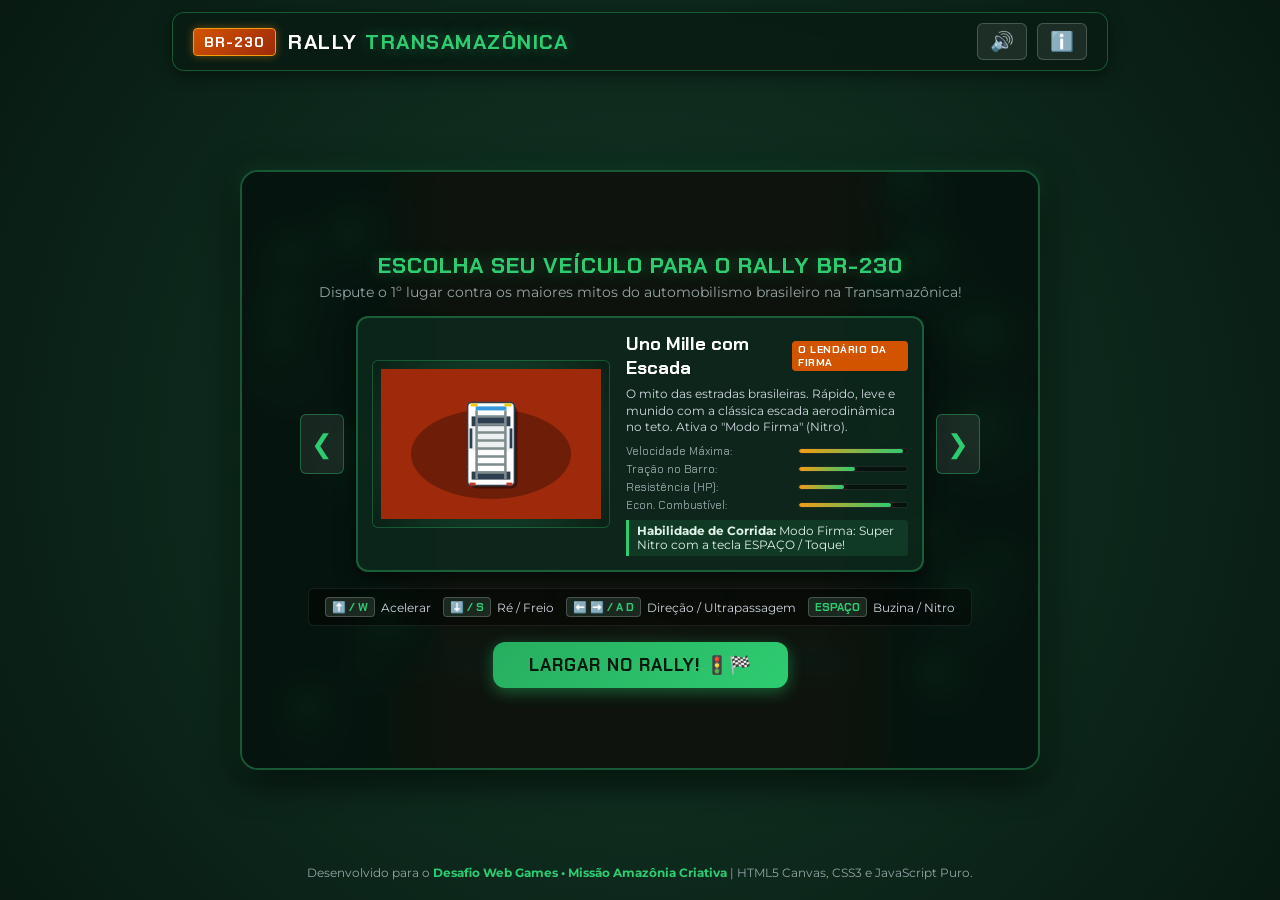
==== jogo-completo-arquivo-unico.html @ f214d4d9 "Initial commit" ====
﻿<!DOCTYPE html>
<html lang="pt-BR">
<head>
  <meta charset="UTF-8">
  <meta name="viewport" content="width=device-width, initial-scale=1.0, maximum-scale=1.0, user-scalable=no">
  <meta name="description" content="Expedição Transamazônica: Desafio BR-230 - Jogo de corrida e sobrevivência ecológica na maior floresta tropical do mundo.">
  <title>Expedição Transamazônica: Desafio BR-230</title>
  <link rel="preconnect" href="https://fonts.googleapis.com">
  <link rel="preconnect" href="https://fonts.gstatic.com">
  <link href="https://fonts.googleapis.com/css2?family=Chakra+Petch:wght@400;600;700;800&family=Montserrat:wght@400;600;800&display=swap" rel="stylesheet">
  <style>
/* =========================================================
   EXPEDIÇÃO TRANSAMAZÔNICA: DESAFIO BR-230
   Estilização Temática CSS3: Amazônia, Barro Vermelho & Aventura
   ========================================================= */

:root {
  --color-forest-dark: #092318;
  --color-forest-mid: #14472f;
  --color-forest-light: #20724b;
  --color-amazon-green: #2ecc71;
  --color-amazon-gold: #f39c12;
  --color-mud-red: #9e2a0b;
  --color-mud-dark: #5c1806;
  --color-dirt-bright: #d35400;
  --color-water-blue: #2980b9;
  --color-bg-dark: #0a1410;
  --color-card-bg: rgba(10, 28, 20, 0.88);
  --color-card-border: rgba(46, 204, 113, 0.35);
  --color-text-main: #f0f7f4;
  --color-text-muted: #95a5a6;
  --color-danger: #e74c3c;
  --color-fuel: #f1c40f;
  
  --font-display: 'Chakra Petch', sans-serif;
  --font-body: 'Montserrat', sans-serif;
  --shadow-neon: 0 0 15px rgba(46, 204, 113, 0.4);
  --shadow-mud: 0 4px 20px rgba(158, 42, 11, 0.5);
  --radius-sm: 6px;
  --radius-md: 12px;
  --radius-lg: 18px;
}

* {
  margin: 0;
  padding: 0;
  box-sizing: border-box;
  user-select: none;
  -webkit-user-select: none;
}

html, body {
  width: 100%;
  height: 100%;
  background: radial-gradient(circle at center, #133a28 0%, #081a12 100%);
  color: var(--color-text-main);
  font-family: var(--font-body);
  overflow-x: hidden;
  display: flex;
  justify-content: center;
  align-items: center;
}

#game-container {
  width: 100%;
  max-width: 960px;
  min-height: 100vh;
  display: flex;
  flex-direction: column;
  justify-content: space-between;
  align-items: center;
  padding: 12px;
  position: relative;
}

/* =========================================================
   CABEÇALHO
   ========================================================= */
.game-header {
  width: 100%;
  display: flex;
  justify-content: space-between;
  align-items: center;
  background: var(--color-card-bg);
  backdrop-filter: blur(10px);
  border: 1px solid var(--color-card-border);
  border-radius: var(--radius-md);
  padding: 10px 20px;
  margin-bottom: 10px;
  box-shadow: 0 4px 15px rgba(0,0,0,0.5);
}

.header-logo {
  display: flex;
  align-items: center;
  gap: 12px;
}

.badge-road {
  background: linear-gradient(135deg, #d35400, #9e2a0b);
  color: #fff;
  font-family: var(--font-display);
  font-weight: 800;
  font-size: 0.9rem;
  padding: 4px 10px;
  border-radius: 4px;
  border: 1px solid #f39c12;
  box-shadow: 0 0 8px rgba(243, 156, 18, 0.4);
  letter-spacing: 1px;
}

.game-header h1 {
  font-family: var(--font-display);
  font-size: 1.3rem;
  font-weight: 800;
  letter-spacing: 1.5px;
  color: #fff;
}

.game-header h1 span {
  color: var(--color-amazon-green);
  text-shadow: var(--shadow-neon);
}

.header-controls {
  display: flex;
  gap: 10px;
}

.btn-icon {
  background: rgba(255, 255, 255, 0.08);
  border: 1px solid rgba(255, 255, 255, 0.2);
  color: #fff;
  font-size: 1.2rem;
  padding: 6px 12px;
  border-radius: var(--radius-sm);
  cursor: pointer;
  transition: all 0.2s ease;
}

.btn-icon:hover {
  background: var(--color-amazon-green);
  color: #000;
  transform: translateY(-2px);
}

/* =========================================================
   CANVAS WRAPPER & CAMADAS
   ========================================================= */
.canvas-wrapper {
  position: relative;
  width: 100%;
  max-width: 800px;
  aspect-ratio: 4 / 3;
  background: #0d261a;
  border-radius: var(--radius-lg);
  overflow: hidden;
  box-shadow: 0 10px 35px rgba(0, 0, 0, 0.8), 0 0 20px rgba(46, 204, 113, 0.2);
  border: 2px solid rgba(46, 204, 113, 0.3);
  display: flex;
  justify-content: center;
  align-items: center;
}

#gameCanvas {
  width: 100%;
  height: 100%;
  display: block;
  image-rendering: auto;
}

/* Efeitos Especiais de Tela */
.screen-fx {
  position: absolute;
  top: 0;
  left: 0;
  width: 100%;
  height: 100%;
  pointer-events: none;
}

#mud-splatter {
  background: radial-gradient(circle, rgba(158, 42, 11, 0.35) 10%, transparent 60%);
  opacity: 0;
  transition: opacity 0.3s ease;
}

#mud-splatter.active {
  opacity: 0.85;
}

#rain-overlay {
  background: linear-gradient(180deg, rgba(255,255,255,0.05) 0%, rgba(41, 128, 185, 0.15) 100%);
  opacity: 0;
  transition: opacity 0.5s ease;
}

#rain-overlay.active {
  opacity: 1;
}

#flash-overlay {
  background: white;
  opacity: 0;
  transition: opacity 0.08s ease;
}

#flash-overlay.flash {
  opacity: 0.7;
}

/* =========================================================
   HUD (HEADS-UP DISPLAY)
   ========================================================= */
.hud-container {
  position: absolute;
  top: 0;
  left: 0;
  width: 100%;
  height: 100%;
  display: flex;
  flex-direction: column;
  justify-content: space-between;
  padding: 14px;
  pointer-events: none;
}

.hud-top, .hud-bottom {
  display: flex;
  justify-content: space-between;
  align-items: center;
  gap: 10px;
  width: 100%;
}

.hud-card {
  background: var(--color-card-bg);
  border: 1px solid var(--color-card-border);
  backdrop-filter: blur(8px);
  padding: 8px 14px;
  border-radius: var(--radius-sm);
  box-shadow: 0 4px 10px rgba(0,0,0,0.4);
  pointer-events: auto;
}

.hud-label {
  font-family: var(--font-display);
  font-size: 0.7rem;
  color: var(--color-text-muted);
  letter-spacing: 1px;
  display: block;
  margin-bottom: 2px;
}

.hud-value {
  font-family: var(--font-display);
  font-weight: 700;
  font-size: 1rem;
  color: #fff;
}

/* =========================================================
   SEMÁFORO DE LARGADA (3, 2, 1, VAI!)
   ========================================================= */
.start-lights {
  position: absolute;
  top: 30%;
  left: 50%;
  transform: translate(-50%, -50%);
  background: rgba(0, 0, 0, 0.88);
  border: 3px solid var(--color-amazon-gold);
  border-radius: var(--radius-lg);
  padding: 16px 28px;
  display: flex;
  flex-direction: column;
  align-items: center;
  gap: 12px;
  z-index: 60;
  box-shadow: 0 0 30px rgba(0,0,0,0.9);
}

.light-group {
  display: flex;
  gap: 16px;
}

.light {
  width: 32px;
  height: 32px;
  border-radius: 50%;
  background: #222;
  border: 2px solid #444;
  transition: all 0.15s ease;
}

.light-red.active {
  background: #e74c3c;
  box-shadow: 0 0 20px #e74c3c;
}

.light-yellow.active {
  background: #f1c40f;
  box-shadow: 0 0 20px #f1c40f;
}

.light-green.active {
  background: #2ecc71;
  box-shadow: 0 0 25px #2ecc71;
}

.countdown-text {
  font-family: var(--font-display);
  font-size: 2.4rem;
  font-weight: 800;
  color: #fff;
  letter-spacing: 2px;
  text-shadow: 0 0 10px rgba(255,255,255,0.8);
}

/* =========================================================
   HUD DE CORRIDA: POSIÇÃO & MINI-MAPA
   ========================================================= */
.position-card {
  min-width: 90px;
  text-align: center;
  border-color: rgba(241, 196, 15, 0.6);
}

.position-display {
  display: flex;
  align-items: baseline;
  justify-content: center;
  gap: 2px;
}

.pos-num {
  font-family: var(--font-display);
  font-size: 1.8rem;
  font-weight: 800;
  color: var(--color-amazon-gold);
  line-height: 1;
}

.pos-total {
  font-family: var(--font-display);
  font-size: 0.85rem;
  color: var(--color-text-muted);
}

/* Mini-Mapa da Pista BR-230 */
.race-track-card {
  flex: 1;
  max-width: 340px;
}

.track-header {
  display: flex;
  justify-content: space-between;
  font-family: var(--font-display);
  font-size: 0.68rem;
  color: var(--color-text-muted);
  margin-bottom: 4px;
}

.track-header span:nth-child(2) {
  color: #fff;
  font-weight: 700;
}

.race-minimap {
  position: relative;
  width: 100%;
  height: 12px;
  background: rgba(0, 0, 0, 0.6);
  border-radius: 6px;
  border: 1px solid rgba(255, 255, 255, 0.15);
  display: flex;
  align-items: center;
}

.track-line {
  position: absolute;
  left: 0;
  top: 50%;
  width: 100%;
  height: 2px;
  background: rgba(255, 255, 255, 0.2);
  transform: translateY(-50%);
}

.car-dot {
  position: absolute;
  width: 10px;
  height: 10px;
  border-radius: 50%;
  transform: translate(-50%, 0);
  transition: left 0.1s linear;
}

.player-dot {
  background: #2ecc71;
  border: 2px solid #fff;
  box-shadow: 0 0 8px #2ecc71;
  z-index: 10;
  width: 12px;
  height: 12px;
}

.ai-dot {
  background: #e74c3c;
  border: 1px solid #fff;
  opacity: 0.85;
}

.podium-display {
  margin: 12px 0 16px 0;
}

.podium-rank {
  background: linear-gradient(135deg, #f1c40f, #d35400);
  color: #000;
  font-family: var(--font-display);
  font-size: 1.1rem;
  font-weight: 800;
  padding: 6px 16px;
  border-radius: 20px;
  display: inline-block;
  box-shadow: 0 0 15px rgba(241, 196, 15, 0.6);
  letter-spacing: 1px;
}

.weather-card {
  display: flex;
  align-items: center;
  gap: 8px;
}

.weather-icon {
  font-size: 1.3rem;
}

.eco-card {
  border-color: rgba(46, 204, 113, 0.6);
}

.eco-card .hud-value {
  color: var(--color-amazon-green);
}

/* HUD Bottom: Velocímetro e Barras */
.speed-card {
  display: flex;
  flex-direction: column;
  align-items: center;
  min-width: 110px;
}

.speed-digital {
  display: flex;
  align-items: baseline;
  gap: 4px;
}

.speed-digital #speed-val {
  font-family: var(--font-display);
  font-size: 2rem;
  font-weight: 800;
  color: #fff;
  line-height: 1;
}

.speed-digital .unit {
  font-family: var(--font-display);
  font-size: 0.75rem;
  color: var(--color-text-muted);
}

.status-pill {
  font-family: var(--font-display);
  font-size: 0.65rem;
  font-weight: 700;
  padding: 2px 8px;
  border-radius: 12px;
  margin-top: 4px;
  letter-spacing: 0.5px;
}

.status-normal {
  background: rgba(46, 204, 113, 0.25);
  color: var(--color-amazon-green);
  border: 1px solid var(--color-amazon-green);
}

.status-mud {
  background: rgba(158, 42, 11, 0.85);
  color: #fff;
  border: 1px solid #f39c12;
  animation: pulse 0.5s infinite alternate;
}

.status-boost {
  background: rgba(241, 196, 15, 0.85);
  color: #000;
  border: 1px solid #fff;
  animation: pulse 0.3s infinite alternate;
}

@keyframes pulse {
  from { transform: scale(0.95); }
  to { transform: scale(1.05); }
}

.stats-card {
  display: flex;
  gap: 16px;
  min-width: 240px;
}

.stat-gauge {
  flex: 1;
}

.gauge-header {
  display: flex;
  justify-content: space-between;
  font-family: var(--font-display);
  font-size: 0.7rem;
  margin-bottom: 3px;
  color: var(--color-text-muted);
}

.gauge-header span:last-child {
  color: #fff;
  font-weight: 700;
}

.gauge-bar {
  width: 100%;
  height: 10px;
  background: rgba(0,0,0,0.6);
  border-radius: 6px;
  overflow: hidden;
  border: 1px solid rgba(255,255,255,0.1);
}

.gauge-fill {
  height: 100%;
  width: 100%;
  transition: width 0.2s ease, background 0.3s ease;
}

.fuel-fill {
  background: linear-gradient(90deg, #e74c3c, #f1c40f, #2ecc71);
}

.health-fill {
  background: linear-gradient(90deg, #e74c3c, #2ecc71);
}

/* Alerta Flutuante de Evento */
.floating-alert {
  position: absolute;
  top: 25%;
  left: 50%;
  transform: translate(-50%, -50%);
  background: rgba(10, 20, 15, 0.92);
  border: 2px solid var(--color-amazon-gold);
  color: #fff;
  padding: 10px 20px;
  border-radius: var(--radius-md);
  font-family: var(--font-display);
  font-weight: 800;
  font-size: 1.1rem;
  box-shadow: 0 0 25px rgba(243, 156, 18, 0.6);
  animation: floatFade 1.8s forwards;
  pointer-events: none;
  text-align: center;
}

@keyframes floatFade {
  0% { opacity: 0; transform: translate(-50%, -20%) scale(0.8); }
  20% { opacity: 1; transform: translate(-50%, -50%) scale(1.05); }
  80% { opacity: 1; transform: translate(-50%, -50%) scale(1); }
  100% { opacity: 0; transform: translate(-50%, -80%) scale(0.9); }
}

/* =========================================================
   TELA DE GARAGEM / MENU E OVERLAYS
   ========================================================= */
.overlay-screen {
  position: absolute;
  top: 0;
  left: 0;
  width: 100%;
  height: 100%;
  background: rgba(6, 20, 14, 0.94);
  backdrop-filter: blur(12px);
  display: flex;
  justify-content: center;
  align-items: center;
  padding: 20px;
  z-index: 100;
  transition: opacity 0.3s ease;
}

.hidden {
  display: none !important;
}

.menu-content {
  width: 100%;
  max-width: 680px;
  display: flex;
  flex-direction: column;
  align-items: center;
  text-align: center;
  gap: 16px;
}

.menu-header h2 {
  font-family: var(--font-display);
  font-size: 1.4rem;
  font-weight: 800;
  letter-spacing: 1px;
  color: var(--color-amazon-green);
  text-shadow: var(--shadow-neon);
}

.menu-header p {
  font-size: 0.85rem;
  color: var(--color-text-muted);
  margin-top: 4px;
}

/* Seletor de Carros */
.garage-selector {
  width: 100%;
  display: flex;
  align-items: center;
  justify-content: space-between;
  gap: 12px;
}

.nav-arrow {
  background: rgba(255, 255, 255, 0.08);
  border: 1px solid rgba(46, 204, 113, 0.4);
  color: var(--color-amazon-green);
  font-size: 1.6rem;
  width: 44px;
  height: 60px;
  border-radius: var(--radius-sm);
  cursor: pointer;
  transition: all 0.2s;
  display: flex;
  align-items: center;
  justify-content: center;
}

.nav-arrow:hover {
  background: var(--color-amazon-green);
  color: #000;
  box-shadow: var(--shadow-neon);
  transform: scale(1.08);
}

.vehicle-display-card {
  flex: 1;
  background: rgba(14, 40, 28, 0.9);
  border: 2px solid var(--color-card-border);
  border-radius: var(--radius-md);
  padding: 14px;
  display: flex;
  gap: 16px;
  align-items: center;
  box-shadow: 0 6px 20px rgba(0,0,0,0.6);
  text-align: left;
}

.vehicle-preview-box {
  background: radial-gradient(circle, #1a5336 0%, #0a2015 100%);
  border: 1px solid rgba(46, 204, 113, 0.3);
  border-radius: var(--radius-sm);
  padding: 8px;
  display: flex;
  justify-content: center;
  align-items: center;
}

#vehiclePreviewCanvas {
  display: block;
}

.vehicle-info {
  flex: 1;
}

.vehicle-title-wrap {
  display: flex;
  align-items: center;
  gap: 8px;
  margin-bottom: 6px;
}

.vehicle-title-wrap h3 {
  font-family: var(--font-display);
  font-size: 1.15rem;
  color: #fff;
  font-weight: 700;
}

.car-badge {
  background: #d35400;
  color: #fff;
  font-family: var(--font-display);
  font-size: 0.65rem;
  font-weight: 800;
  padding: 2px 6px;
  border-radius: 4px;
  letter-spacing: 0.5px;
}

.car-description {
  font-size: 0.78rem;
  color: #d1d8e0;
  line-height: 1.35;
  margin-bottom: 8px;
}

.car-attributes {
  display: flex;
  flex-direction: column;
  gap: 4px;
  margin-bottom: 8px;
}

.attr-row {
  display: flex;
  justify-content: space-between;
  align-items: center;
  font-family: var(--font-display);
  font-size: 0.7rem;
  color: var(--color-text-muted);
}

.attr-bar {
  width: 110px;
  height: 6px;
  background: rgba(0,0,0,0.5);
  border-radius: 3px;
  overflow: hidden;
  border: 1px solid rgba(255,255,255,0.1);
}

.attr-fill {
  height: 100%;
  background: linear-gradient(90deg, #f39c12, #2ecc71);
  border-radius: 3px;
  width: 50%;
  transition: width 0.3s ease;
}

.car-special {
  font-size: 0.72rem;
  background: rgba(46, 204, 113, 0.12);
  border-left: 3px solid var(--color-amazon-green);
  padding: 4px 8px;
  border-radius: 0 4px 4px 0;
  color: #e0f2e9;
}

/* Guia de Controles */
.controls-guide {
  display: flex;
  justify-content: center;
  gap: 12px;
  flex-wrap: wrap;
  background: rgba(0, 0, 0, 0.4);
  padding: 8px 16px;
  border-radius: var(--radius-sm);
  border: 1px solid rgba(255, 255, 255, 0.08);
}

.guide-item {
  display: flex;
  align-items: center;
  gap: 6px;
  font-size: 0.75rem;
  color: #ced6e0;
}

.key-pill {
  background: #1b2820;
  border: 1px solid rgba(255,255,255,0.2);
  padding: 2px 6px;
  border-radius: 4px;
  font-family: var(--font-display);
  font-size: 0.7rem;
  font-weight: 700;
  color: var(--color-amazon-green);
}

/* Botões de Ação */
.btn-primary {
  background: linear-gradient(135deg, #27ae60, #2ecc71);
  color: #051a0e;
  border: none;
  font-family: var(--font-display);
  font-weight: 800;
  font-size: 1.1rem;
  padding: 12px 36px;
  border-radius: var(--radius-md);
  cursor: pointer;
  transition: all 0.25s ease;
  box-shadow: 0 4px 15px rgba(46, 204, 113, 0.4);
  letter-spacing: 1px;
}

.btn-primary:hover {
  transform: translateY(-3px) scale(1.02);
  box-shadow: 0 8px 25px rgba(46, 204, 113, 0.7);
  background: linear-gradient(135deg, #2ecc71, #a8e6cf);
}

.btn-secondary {
  background: rgba(255, 255, 255, 0.1);
  color: #fff;
  border: 1px solid rgba(255, 255, 255, 0.2);
  font-family: var(--font-display);
  font-weight: 700;
  font-size: 0.95rem;
  padding: 10px 24px;
  border-radius: var(--radius-md);
  cursor: pointer;
  transition: all 0.2s;
}

.btn-secondary:hover {
  background: rgba(255, 255, 255, 0.2);
}

/* Modais Gerais */
.modal-card {
  background: var(--color-card-bg);
  border: 2px solid var(--color-card-border);
  border-radius: var(--radius-lg);
  padding: 24px;
  max-width: 520px;
  width: 100%;
  text-align: center;
  box-shadow: 0 10px 30px rgba(0,0,0,0.8);
  animation: zoomIn 0.3s ease;
}

@keyframes zoomIn {
  from { opacity: 0; transform: scale(0.9); }
  to { opacity: 1; transform: scale(1); }
}

.modal-icon {
  font-size: 2.8rem;
  margin-bottom: 8px;
}

.modal-card h2 {
  font-family: var(--font-display);
  font-size: 1.4rem;
  font-weight: 800;
  color: #fff;
  margin-bottom: 6px;
}

.modal-card p {
  font-size: 0.85rem;
  color: var(--color-text-muted);
  margin-bottom: 16px;
}

.final-stats-grid {
  display: grid;
  grid-template-columns: 1fr 1fr;
  gap: 10px;
  margin-bottom: 16px;
}

.stat-box {
  background: rgba(0, 0, 0, 0.4);
  border: 1px solid rgba(255, 255, 255, 0.08);
  padding: 8px 12px;
  border-radius: var(--radius-sm);
  display: flex;
  flex-direction: column;
}

.stat-num {
  font-family: var(--font-display);
  font-weight: 800;
  font-size: 1.2rem;
  color: #fff;
}

.stat-label {
  font-size: 0.68rem;
  color: var(--color-text-muted);
  margin-top: 2px;
}

.highlight-box {
  border-color: rgba(46, 204, 113, 0.5);
  background: rgba(46, 204, 113, 0.1);
}

.highlight-box .stat-num {
  color: var(--color-amazon-green);
}

.record-badge {
  font-family: var(--font-display);
  font-size: 0.85rem;
  color: var(--color-amazon-gold);
  margin-bottom: 16px;
  font-weight: 700;
}

.modal-buttons {
  display: flex;
  justify-content: center;
  gap: 12px;
  flex-wrap: wrap;
}

/* Modal Informativo */
.info-card {
  max-width: 600px;
  text-align: left;
}

.info-content {
  font-size: 0.82rem;
  line-height: 1.5;
  color: #d1d8e0;
  margin-bottom: 18px;
  display: flex;
  flex-direction: column;
  gap: 10px;
}

/* =========================================================
   CONTROLES TOUCH MOBILE
   ========================================================= */
.touch-controls {
  position: absolute;
  bottom: 12px;
  left: 0;
  width: 100%;
  padding: 0 16px;
  display: flex;
  justify-content: space-between;
  pointer-events: none;
  z-index: 50;
}

.touch-left, .touch-right {
  display: flex;
  gap: 12px;
  pointer-events: auto;
}

.touch-btn {
  width: 56px;
  height: 56px;
  border-radius: 50%;
  background: rgba(14, 40, 28, 0.85);
  border: 2px solid var(--color-amazon-green);
  color: #fff;
  font-size: 1.4rem;
  display: flex;
  align-items: center;
  justify-content: center;
  box-shadow: 0 4px 10px rgba(0,0,0,0.5);
  touch-action: manipulation;
}

.touch-btn:active {
  background: var(--color-amazon-green);
  color: #000;
  transform: scale(0.92);
}

.touch-gas {
  background: rgba(46, 204, 113, 0.8);
  color: #000;
  font-weight: 800;
}

.touch-brake {
  background: rgba(231, 76, 60, 0.8);
}

.touch-horn {
  background: rgba(243, 156, 18, 0.8);
}

/* =========================================================
   RODAPÉ
   ========================================================= */
.game-footer {
  width: 100%;
  text-align: center;
  font-size: 0.72rem;
  color: var(--color-text-muted);
  padding: 8px;
}

.game-footer strong {
  color: var(--color-amazon-green);
}

/* =========================================================
   RESPONSIVIDADE (MOBILE & TABLET)
   ========================================================= */
@media (max-width: 768px) {
  .game-header h1 {
    font-size: 1rem;
  }
  
  .badge-road {
    font-size: 0.75rem;
    padding: 2px 6px;
  }
  
  .vehicle-display-card {
    flex-direction: column;
    text-align: center;
    padding: 10px;
  }
  
  .vehicle-title-wrap {
    justify-content: center;
  }
  
  .car-attributes {
    max-width: 240px;
    margin: 0 auto 8px auto;
  }
  
  .hud-top {
    flex-direction: row;
  }
  
  .road-progress {
    max-width: 180px;
  }
  
  .stats-card {
    min-width: 180px;
    gap: 8px;
  }
  
  .speed-digital #speed-val {
    font-size: 1.5rem;
  }
}

</style>
</head>
<body>
  <div id="game-container">
    <!-- Cabeçalho / Topbar -->
    <header class="game-header">
      <div class="header-logo">
        <span class="badge-road">BR-230</span>
        <h1>RALLY <span>TRANSAMAZÔNICA</span></h1>
      </div>
      <div class="header-controls">
        <button id="btn-sound" class="btn-icon" title="Ativar/Desativar Som" aria-label="Som">
          🔊
        </button>
        <button id="btn-info" class="btn-icon" title="Sobre a Corrida e a Amazônia" aria-label="Informações">
          ℹ️
        </button>
      </div>
    </header>

    <!-- Canvas do Jogo -->
    <div class="canvas-wrapper">
      <canvas id="gameCanvas" width="800" height="600"></canvas>
      
      <!-- Semáforo de Largada (3, 2, 1, VAI!) -->
      <div id="start-lights" class="start-lights hidden">
        <div class="light-group">
          <div class="light light-red" id="light-1"></div>
          <div class="light light-yellow" id="light-2"></div>
          <div class="light light-green" id="light-3"></div>
        </div>
        <div id="countdown-text" class="countdown-text">3</div>
      </div>

      <!-- Efeitos Climáticos / Efeitos de Tela -->
      <div id="mud-splatter" class="screen-fx"></div>
      <div id="rain-overlay" class="screen-fx"></div>
      <div id="flash-overlay" class="screen-fx"></div>

      <!-- HUD Dinâmico Sobreposto no Canvas (Modo Corrida) -->
      <div id="game-hud" class="hud-container hidden">
        <div class="hud-top">
          <!-- Posição na Corrida (1º ao 5º) -->
          <div class="hud-card position-card">
            <span class="hud-label">POSIÇÃO</span>
            <div class="position-display">
              <span id="pos-val" class="pos-num">1º</span>
              <span class="pos-total">/ 5</span>
            </div>
          </div>

          <!-- Mini-Mapa da Corrida (Posição dos 5 Carros) -->
          <div class="hud-card race-track-card">
            <div class="track-header">
              <span>LARGADA</span>
              <span id="checkpoint-text">Trecho BR-230 • 0.0 km</span>
              <span>CHEGADA 🏁</span>
            </div>
            <div class="race-minimap" id="race-minimap">
              <div class="track-line"></div>
              <div id="car-dot-player" class="car-dot player-dot" title="Você"></div>
              <div id="car-dot-1" class="car-dot ai-dot" title="Rival 1"></div>
              <div id="car-dot-2" class="car-dot ai-dot" title="Rival 2"></div>
              <div id="car-dot-3" class="car-dot ai-dot" title="Rival 3"></div>
              <div id="car-dot-4" class="car-dot ai-dot" title="Rival 4"></div>
            </div>
          </div>

          <!-- Mudas Salvas (Pontuação Ecológica) -->
          <div class="hud-card eco-card">
            <span class="hud-label">MUDAS COLETADAS</span>
            <span class="hud-value"><span id="seed-counter">0</span> 🌱</span>
          </div>
        </div>

        <div class="hud-bottom">
          <!-- Velocímetro e Marcha/Tração -->
          <div class="hud-card speed-card">
            <div class="speed-digital">
              <span id="speed-val">0</span>
              <span class="unit">KM/H</span>
            </div>
            <div id="traction-warning" class="status-pill status-normal">PISTA SECA</div>
          </div>

          <!-- Indicadores de Combustível e Integridade -->
          <div class="hud-card stats-card">
            <!-- Combustível -->
            <div class="stat-gauge">
              <div class="gauge-header">
                <span>⛽ BIO-COMBUSTÍVEL</span>
                <span id="fuel-val">100%</span>
              </div>
              <div class="gauge-bar">
                <div id="fuel-bar-fill" class="gauge-fill fuel-fill"></div>
              </div>
            </div>

            <!-- Integridade do Carro -->
            <div class="stat-gauge">
              <div class="gauge-header">
                <span>🛠️ INTEGRIDADE</span>
                <span id="health-val">100%</span>
              </div>
              <div class="gauge-bar">
                <div id="health-bar-fill" class="gauge-fill health-fill"></div>
              </div>
            </div>
          </div>
        </div>

        <!-- Alerta Flutuante de Eventos / Bônus -->
        <div id="floating-alert" class="floating-alert hidden"></div>
      </div>

      <!-- Controles Virtuais Touch (Mobile / Telas Touch) -->
      <div id="touch-controls" class="touch-controls hidden">
        <div class="touch-left">
          <button id="btn-left" class="touch-btn" aria-label="Esquerda">◀</button>
          <button id="btn-right" class="touch-btn" aria-label="Direita">▶</button>
        </div>
        <div class="touch-right">
          <button id="btn-horn" class="touch-btn touch-horn" aria-label="Buzina / Ação">📢</button>
          <button id="btn-brake" class="touch-btn touch-brake" aria-label="Freio">🛑</button>
          <button id="btn-gas" class="touch-btn touch-gas" aria-label="Acelerar">⚡</button>
        </div>
      </div>

      <!-- TELA DE GARAGEM / MENU PRINCIPAL -->
      <div id="menu-screen" class="overlay-screen">
        <div class="menu-content">
          <div class="menu-header">
            <h2>ESCOLHA SEU VEÍCULO PARA O RALLY BR-230</h2>
            <p>Dispute o 1º lugar contra os maiores mitos do automobilismo brasileiro na Transamazônica!</p>
          </div>

          <!-- Seletor de Carros / Garagem -->
          <div class="garage-selector">
            <button id="btn-prev-car" class="nav-arrow" aria-label="Veículo Anterior">❮</button>
            
            <div class="vehicle-display-card">
              <div class="vehicle-preview-box">
                <canvas id="vehiclePreviewCanvas" width="220" height="150"></canvas>
              </div>
              <div class="vehicle-info">
                <div class="vehicle-title-wrap">
                  <h3 id="car-name">Uno Mille com Escada</h3>
                  <span id="car-tag" class="car-badge">O LENDÁRIO</span>
                </div>
                <p id="car-desc" class="car-description">
                  Veloz, ágil e munido com a mística escada no teto. Ativa o Modo Firma (Nitro), mas exige cuidado nas crateras.
                </p>
                
                <!-- Barras de Atributos -->
                <div class="car-attributes">
                  <div class="attr-row">
                    <span>Velocidade Máxima:</span>
                    <div class="attr-bar"><div id="attr-speed" class="attr-fill"></div></div>
                  </div>
                  <div class="attr-row">
                    <span>Tração no Barro:</span>
                    <div class="attr-bar"><div id="attr-traction" class="attr-fill"></div></div>
                  </div>
                  <div class="attr-row">
                    <span>Resistência (HP):</span>
                    <div class="attr-bar"><div id="attr-durability" class="attr-fill"></div></div>
                  </div>
                  <div class="attr-row">
                    <span>Econ. Combustível:</span>
                    <div class="attr-bar"><div id="attr-fuel" class="attr-fill"></div></div>
                  </div>
                </div>

                <div class="car-special">
                  <strong>Habilidade de Corrida:</strong> <span id="car-ability">Modo Firma (Super Aceleração temporária com ESPAÇO)</span>
                </div>
              </div>
            </div>

            <button id="btn-next-car" class="nav-arrow" aria-label="Próximo Veículo">❯</button>
          </div>

          <!-- Mini Guia de Controles -->
          <div class="controls-guide">
            <div class="guide-item">
              <span class="key-pill">⬆️ / W</span> Acelerar
            </div>
            <div class="guide-item">
              <span class="key-pill">⬇️ / S</span> Ré / Freio
            </div>
            <div class="guide-item">
              <span class="key-pill">⬅️ ➡️ / A D</span> Direção / Ultrapassagem
            </div>
            <div class="guide-item">
              <span class="key-pill">ESPAÇO</span> Buzina / Nitro
            </div>
          </div>

          <div class="menu-actions">
            <button id="btn-start" class="btn-primary">LARGAR NO RALLY! 🚦🏁</button>
          </div>
        </div>
      </div>

      <!-- TELA DE PAUSA -->
      <div id="pause-screen" class="overlay-screen hidden">
        <div class="modal-card">
          <h2>CORRIDA PAUSADA</h2>
          <p>Você encostou no acostamento da BR-230.</p>
          <div class="modal-buttons">
            <button id="btn-resume" class="btn-primary">CONTINUAR CORRIDA ▶️</button>
            <button id="btn-quit" class="btn-secondary">VOLTAR À GARAGEM 🚪</button>
          </div>
        </div>
      </div>

      <!-- TELA DE GAME OVER / DERROTA -->
      <div id="gameover-screen" class="overlay-screen hidden">
        <div class="modal-card gameover-card">
          <div class="modal-icon">⚠️</div>
          <h2 id="gameover-title">FIM DE CORRIDA!</h2>
          <p id="gameover-reason">Seu veículo quebrou devido às crateras da Transamazônica.</p>

          <div class="final-stats-grid">
            <div class="stat-box">
              <span class="stat-num" id="stat-dist">0 km</span>
              <span class="stat-label">Distância Percorrida</span>
            </div>
            <div class="stat-box">
              <span class="stat-num" id="stat-seeds">0</span>
              <span class="stat-label">Mudas Salvas</span>
            </div>
            <div class="stat-box">
              <span class="stat-num" id="stat-fauna">0</span>
              <span class="stat-label">Animais Respeitados</span>
            </div>
            <div class="stat-box highlight-box">
              <span class="stat-num" id="stat-score">0</span>
              <span class="stat-label">Pontuação Total</span>
            </div>
          </div>

          <div class="record-badge">
            🏆 Melhor Corrida: <span id="stat-record">0 pts</span>
          </div>

          <div class="modal-buttons">
            <button id="btn-retry" class="btn-primary">CORRER NOVAMENTE 🔄</button>
            <button id="btn-garage-return" class="btn-secondary">TROCAR CARRO 🚗</button>
          </div>
        </div>
      </div>

      <!-- TELA DE VITÓRIA / PÓDIO DE CORRIDA -->
      <div id="victory-screen" class="overlay-screen hidden">
        <div class="modal-card victory-card">
          <div class="modal-icon" id="vic-trophy">🏆</div>
          <h2 id="vic-title">CHEGADA EM 1º LUGAR!</h2>
          <p id="vic-subtitle">Você cruzou a linha de chegada na Base de Altamira como o Campeão da Transamazônica!</p>

          <div class="podium-display">
            <div class="podium-rank" id="vic-badge">🥇 CAMPEÃO DA BR-230</div>
          </div>

          <div class="final-stats-grid">
            <div class="stat-box">
              <span class="stat-num" id="vic-time">00:00</span>
              <span class="stat-label">Tempo de Corrida</span>
            </div>
            <div class="stat-box">
              <span class="stat-num" id="vic-seeds">0</span>
              <span class="stat-label">Mudas Coletadas</span>
            </div>
            <div class="stat-box">
              <span class="stat-num" id="vic-fauna">0</span>
              <span class="stat-label">Fauna Preservada</span>
            </div>
            <div class="stat-box highlight-box">
              <span class="stat-num" id="vic-score">0</span>
              <span class="stat-label">Pontuação do Pódio</span>
            </div>
          </div>

          <div class="modal-buttons">
            <button id="btn-play-again" class="btn-primary">CORRER DE NOVO 🌟</button>
            <button id="btn-vic-garage" class="btn-secondary">GARAGEM DE CARROS 🚗</button>
          </div>
        </div>
      </div>

      <!-- MODAL DE INFORMAÇÕES E HISTÓRIA DO JOGO -->
      <div id="info-modal" class="overlay-screen hidden">
        <div class="modal-card info-card">
          <h2>🌿 Sobre a Expedição Transamazônica</h2>
          <div class="info-content">
            <p><strong>A Rodovia BR-230 (Transamazônica)</strong> é uma das estradas mais emblemáticas do Brasil. Cortando a densa floresta tropical, ela conecta comunidades isoladas mas enfrenta desafios colossais: chuvas torrenciais, atoleiros de barro vermelho e travessias perigosas de pontes sobre igarapés.</p>
            <p><strong>🌱 Objetivo Ecológico:</strong> Neste jogo, sua missão vai além da velocidade. Você transporta sementes e mudas nativas para reflorestamento e deve dirigir com consciência ambiental, respeitando os animais que cruzam a pista (antas, capivaras, jacarés e preguiças).</p>
            <p><strong>🚜 Os Veículos Brasileiros:</strong> Escolha entre ícones automotivos como o clássico <em>Uno Mille com escada</em>, o valente <em>Fusca Baja 1974</em>, a robusta <em>Camionete D20 4x4</em>, o histórico <em>Jeep Willys</em> ou o imponente <em>Caminhão Mercedes-Benz 1113 Trucado</em>!</p>
          </div>
          <button id="btn-close-info" class="btn-primary">FECHAR ✖</button>
        </div>
      </div>
    </div>

    <!-- Rodapé Semântico -->
    <footer class="game-footer">
      <p>Desenvolvido para o <strong>Desafio Web Games • Missão Amazônia Criativa</strong> | HTML5 Canvas, CSS3 e JavaScript Puro.</p>
    </footer>
  </div>

  <!-- Scripts do Jogo Modularizados -->
  <script>
/**
 * SISTEMA DE ÁUDIO PROCEDURAL (Web Audio API)
 * Gera efeitos sonoros em tempo real sem necessitar de arquivos externos de MP3/WAV.
 */

class SoundSystem {
  constructor() {
    this.ctx = null;
    this.enabled = true;
    this.engineOsc = null;
    this.engineGain = null;
    this.engineFilter = null;
    this.isEngineRunning = false;
    this.rainSource = null;
    this.rainGain = null;
  }

  init() {
    if (!this.ctx) {
      const AudioCtx = window.AudioContext || window.webkitAudioContext;
      if (AudioCtx) {
        this.ctx = new AudioCtx();
      }
    }
    if (this.ctx && this.ctx.state === 'suspended') {
      this.ctx.resume();
    }
  }

  toggle() {
    this.enabled = !this.enabled;
    if (!this.enabled) {
      this.stopEngine();
      this.stopRain();
    }
    return this.enabled;
  }

  // --- MOTOR PROCEDURAL CONTÍNUO ---
  startEngine(vehicleType = 'uno') {
    if (!this.enabled) return;
    this.init();
    if (!this.ctx || this.isEngineRunning) return;

    try {
      this.engineOsc = this.ctx.createOscillator();
      this.engineGain = this.ctx.createGain();
      this.engineFilter = this.ctx.createBiquadFilter();

      // Configuração base dependendo do tipo de veículo
      let baseFreq = 55;
      let oscType = 'sawtooth';
      
      if (vehicleType === 'caminhao') {
        baseFreq = 42; // Diesel grave de caminhão MB 1113
        oscType = 'triangle';
      } else if (vehicleType === 'fusca') {
        baseFreq = 62; // Motor Boxer clássico
        oscType = 'square';
      } else if (vehicleType === 'jeep') {
        baseFreq = 48; // Willys 4x4
        oscType = 'sawtooth';
      } else if (vehicleType === 'camionete') {
        baseFreq = 50; // D20 Diesel
        oscType = 'sawtooth';
      }

      this.engineOsc.type = oscType;
      this.engineOsc.frequency.setValueAtTime(baseFreq, this.ctx.currentTime);

      this.engineFilter.type = 'lowpass';
      this.engineFilter.frequency.setValueAtTime(250, this.ctx.currentTime);

      this.engineGain.gain.setValueAtTime(0.04, this.ctx.currentTime);

      this.engineOsc.connect(this.engineFilter);
      this.engineFilter.connect(this.engineGain);
      this.engineGain.connect(this.ctx.destination);

      this.engineOsc.start();
      this.isEngineRunning = true;
    } catch (e) {
      console.warn("Áudio não pôde ser iniciado:", e);
    }
  }

  updateEngine(speedRatio, isAccelerating, vehicleType) {
    if (!this.enabled || !this.isEngineRunning || !this.ctx) return;
    
    let baseFreq = 50;
    let maxFreq = 160;

    if (vehicleType === 'caminhao') {
      baseFreq = 38;
      maxFreq = 110;
    } else if (vehicleType === 'uno') {
      baseFreq = 60;
      maxFreq = 220; // Uno Mille giro alto
    } else if (vehicleType === 'fusca') {
      baseFreq = 55;
      maxFreq = 140;
    }

    const targetFreq = baseFreq + (maxFreq - baseFreq) * speedRatio + (isAccelerating ? 15 : 0);
    const targetGain = 0.03 + (isAccelerating ? 0.05 : 0.01) * (0.6 + speedRatio * 0.4);

    const now = this.ctx.currentTime;
    this.engineOsc.frequency.setTargetAtTime(targetFreq, now, 0.08);
    this.engineGain.gain.setTargetAtTime(targetGain, now, 0.08);
    this.engineFilter.frequency.setTargetAtTime(150 + speedRatio * 400, now, 0.08);
  }

  stopEngine() {
    if (this.engineOsc) {
      try {
        this.engineOsc.stop();
        this.engineOsc.disconnect();
      } catch (e) {}
      this.engineOsc = null;
      this.isEngineRunning = false;
    }
  }

  // --- BUZINAS TEMÁTICAS ---
  playHorn(vehicleType = 'uno') {
    if (!this.enabled) return;
    this.init();
    if (!this.ctx) return;

    const now = this.ctx.currentTime;

    if (vehicleType === 'caminhao') {
      // Buzina a Ar Dupla de Caminhão
      const osc1 = this.ctx.createOscillator();
      const osc2 = this.ctx.createOscillator();
      const gain = this.ctx.createGain();

      osc1.type = 'sawtooth';
      osc2.type = 'sawtooth';
      osc1.frequency.setValueAtTime(185, now);
      osc2.frequency.setValueAtTime(233, now);

      gain.gain.setValueAtTime(0.12, now);
      gain.gain.exponentialRampToValueAtTime(0.001, now + 0.6);

      osc1.connect(gain);
      osc2.connect(gain);
      gain.connect(this.ctx.destination);

      osc1.start(now);
      osc2.start(now);
      osc1.stop(now + 0.6);
      osc2.stop(now + 0.6);
    } else {
      // Buzina Clássica
      const osc1 = this.ctx.createOscillator();
      const osc2 = this.ctx.createOscillator();
      const gain = this.ctx.createGain();

      osc1.type = 'triangle';
      osc2.type = 'triangle';
      osc1.frequency.setValueAtTime(420, now);
      osc2.frequency.setValueAtTime(460, now);

      gain.gain.setValueAtTime(0.1, now);
      gain.gain.exponentialRampToValueAtTime(0.001, now + 0.35);

      osc1.connect(gain);
      osc2.connect(gain);
      gain.connect(this.ctx.destination);

      osc1.start(now);
      osc2.start(now);
      osc1.stop(now + 0.35);
      osc2.stop(now + 0.35);
    }
  }

  // --- SOM DE LAMA / DERRAPAGEM ---
  playMudSplash() {
    if (!this.enabled) return;
    this.init();
    if (!this.ctx) return;

    const bufferSize = this.ctx.sampleRate * 0.25;
    const buffer = this.ctx.createBuffer(1, bufferSize, this.ctx.sampleRate);
    const data = buffer.getChannelData(0);
    for (let i = 0; i < bufferSize; i++) {
      data[i] = Math.random() * 2 - 1;
    }

    const noise = this.ctx.createBufferSource();
    noise.buffer = buffer;

    const filter = this.ctx.createBiquadFilter();
    filter.type = 'lowpass';
    filter.frequency.setValueAtTime(320, this.ctx.currentTime);
    filter.frequency.exponentialRampToValueAtTime(80, this.ctx.currentTime + 0.25);

    const gain = this.ctx.createGain();
    gain.gain.setValueAtTime(0.15, this.ctx.currentTime);
    gain.gain.linearRampToValueAtTime(0.01, this.ctx.currentTime + 0.25);

    noise.connect(filter);
    filter.connect(gain);
    gain.connect(this.ctx.destination);

    noise.start();
  }

  // --- SOM DE IMPACTO / BURACO ---
  playImpact() {
    if (!this.enabled) return;
    this.init();
    if (!this.ctx) return;

    const now = this.ctx.currentTime;
    const osc = this.ctx.createOscillator();
    const gain = this.ctx.createGain();

    osc.type = 'sine';
    osc.frequency.setValueAtTime(140, now);
    osc.frequency.exponentialRampToValueAtTime(30, now + 0.2);

    gain.gain.setValueAtTime(0.2, now);
    gain.gain.exponentialRampToValueAtTime(0.01, now + 0.2);

    osc.connect(gain);
    gain.connect(this.ctx.destination);

    osc.start(now);
    osc.stop(now + 0.2);
  }

  // --- COLETAS ---
  playSeedPickup() {
    if (!this.enabled) return;
    this.init();
    if (!this.ctx) return;

    const now = this.ctx.currentTime;
    const osc = this.ctx.createOscillator();
    const gain = this.ctx.createGain();

    osc.type = 'triangle';
    osc.frequency.setValueAtTime(523.25, now); // C5
    osc.frequency.setValueAtTime(659.25, now + 0.08); // E5
    osc.frequency.setValueAtTime(783.99, now + 0.16); // G5

    gain.gain.setValueAtTime(0.1, now);
    gain.gain.exponentialRampToValueAtTime(0.001, now + 0.3);

    osc.connect(gain);
    gain.connect(this.ctx.destination);

    osc.start(now);
    osc.stop(now + 0.3);
  }

  playFuelPickup() {
    if (!this.enabled) return;
    this.init();
    if (!this.ctx) return;

    const now = this.ctx.currentTime;
    const osc = this.ctx.createOscillator();
    const gain = this.ctx.createGain();

    osc.type = 'sine';
    osc.frequency.setValueAtTime(330, now);
    osc.frequency.exponentialRampToValueAtTime(660, now + 0.25);

    gain.gain.setValueAtTime(0.1, now);
    gain.gain.exponentialRampToValueAtTime(0.001, now + 0.25);

    osc.connect(gain);
    gain.connect(this.ctx.destination);

    osc.start(now);
    osc.stop(now + 0.25);
  }

  playPowerup() {
    if (!this.enabled) return;
    this.init();
    if (!this.ctx) return;

    const now = this.ctx.currentTime;
    const osc = this.ctx.createOscillator();
    const gain = this.ctx.createGain();

    osc.type = 'sawtooth';
    osc.frequency.setValueAtTime(220, now);
    osc.frequency.exponentialRampToValueAtTime(880, now + 0.35);

    gain.gain.setValueAtTime(0.08, now);
    gain.gain.exponentialRampToValueAtTime(0.001, now + 0.35);

    osc.connect(gain);
    gain.connect(this.ctx.destination);

    osc.start(now);
    osc.stop(now + 0.35);
  }

  // --- SEMÁFORO DE LARGADA ---
  playCountdownBeep(isFinal = false) {
    if (!this.enabled) return;
    this.init();
    if (!this.ctx) return;

    const now = this.ctx.currentTime;
    const osc = this.ctx.createOscillator();
    const gain = this.ctx.createGain();

    osc.type = isFinal ? 'triangle' : 'sine';
    osc.frequency.setValueAtTime(isFinal ? 880 : 440, now); // Agudo no "VAI!"

    gain.gain.setValueAtTime(0.15, now);
    gain.gain.exponentialRampToValueAtTime(0.001, now + (isFinal ? 0.6 : 0.25));

    osc.connect(gain);
    gain.connect(this.ctx.destination);

    osc.start(now);
    osc.stop(now + (isFinal ? 0.6 : 0.25));
  }

  // --- VÁCUO / ULTRAPASSAGEM (SLIPSTREAM) ---
  playSlipstream() {
    if (!this.enabled) return;
    this.init();
    if (!this.ctx) return;

    const now = this.ctx.currentTime;
    const osc = this.ctx.createOscillator();
    const gain = this.ctx.createGain();

    osc.type = 'sawtooth';
    osc.frequency.setValueAtTime(150, now);
    osc.frequency.exponentialRampToValueAtTime(450, now + 0.4);

    gain.gain.setValueAtTime(0.06, now);
    gain.gain.exponentialRampToValueAtTime(0.001, now + 0.4);

    osc.connect(gain);
    gain.connect(this.ctx.destination);

    osc.start(now);
    osc.stop(now + 0.4);
  }

  // --- IMPACTO ENTRE CARROS ---
  playCarBump() {
    if (!this.enabled) return;
    this.init();
    if (!this.ctx) return;

    const now = this.ctx.currentTime;
    const osc = this.ctx.createOscillator();
    const gain = this.ctx.createGain();

    osc.type = 'triangle';
    osc.frequency.setValueAtTime(180, now);
    osc.frequency.exponentialRampToValueAtTime(40, now + 0.18);

    gain.gain.setValueAtTime(0.2, now);
    gain.gain.exponentialRampToValueAtTime(0.01, now + 0.18);

    osc.connect(gain);
    gain.connect(this.ctx.destination);

    osc.start(now);
    osc.stop(now + 0.18);
  }
  startRain() {
    if (!this.enabled || this.rainSource || !this.ctx) return;
    this.init();
    try {
      const bufferSize = this.ctx.sampleRate * 2;
      const buffer = this.ctx.createBuffer(1, bufferSize, this.ctx.sampleRate);
      const data = buffer.getChannelData(0);
      for (let i = 0; i < bufferSize; i++) {
        data[i] = Math.random() * 2 - 1;
      }

      this.rainSource = this.ctx.createBufferSource();
      this.rainSource.buffer = buffer;
      this.rainSource.loop = true;

      const filter = this.ctx.createBiquadFilter();
      filter.type = 'bandpass';
      filter.frequency.setValueAtTime(800, this.ctx.currentTime);
      filter.Q.setValueAtTime(1, this.ctx.currentTime);

      this.rainGain = this.ctx.createGain();
      this.rainGain.gain.setValueAtTime(0.04, this.ctx.currentTime);

      this.rainSource.connect(filter);
      filter.connect(this.rainGain);
      this.rainGain.connect(this.ctx.destination);

      this.rainSource.start();
    } catch (e) {}
  }

  stopRain() {
    if (this.rainSource) {
      try {
        this.rainSource.stop();
        this.rainSource.disconnect();
      } catch (e) {}
      this.rainSource = null;
    }
  }

  playThunder() {
    if (!this.enabled) return;
    this.init();
    if (!this.ctx) return;

    const bufferSize = this.ctx.sampleRate * 1.5;
    const buffer = this.ctx.createBuffer(1, bufferSize, this.ctx.sampleRate);
    const data = buffer.getChannelData(0);
    for (let i = 0; i < bufferSize; i++) {
      data[i] = (Math.random() * 2 - 1) * Math.exp(-i / (this.ctx.sampleRate * 0.4));
    }

    const noise = this.ctx.createBufferSource();
    noise.buffer = buffer;

    const filter = this.ctx.createBiquadFilter();
    filter.type = 'lowpass';
    filter.frequency.setValueAtTime(120, this.ctx.currentTime);

    const gain = this.ctx.createGain();
    gain.gain.setValueAtTime(0.3, this.ctx.currentTime);
    gain.gain.exponentialRampToValueAtTime(0.01, this.ctx.currentTime + 1.4);

    noise.connect(filter);
    filter.connect(gain);
    gain.connect(this.ctx.destination);

    noise.start();
  }

  // --- GAME OVER & VITÓRIA ---
  playGameOver() {
    if (!this.enabled) return;
    this.stopEngine();
    this.stopRain();
    this.init();
    if (!this.ctx) return;

    const now = this.ctx.currentTime;
    const osc = this.ctx.createOscillator();
    const gain = this.ctx.createGain();

    osc.type = 'sawtooth';
    osc.frequency.setValueAtTime(260, now);
    osc.frequency.setValueAtTime(220, now + 0.15);
    osc.frequency.setValueAtTime(174.6, now + 0.35);
    osc.frequency.setValueAtTime(130.8, now + 0.6);

    gain.gain.setValueAtTime(0.12, now);
    gain.gain.exponentialRampToValueAtTime(0.001, now + 0.9);

    osc.connect(gain);
    gain.connect(this.ctx.destination);

    osc.start(now);
    osc.stop(now + 0.9);
  }

  playVictory() {
    if (!this.enabled) return;
    this.stopEngine();
    this.stopRain();
    this.init();
    if (!this.ctx) return;

    const now = this.ctx.currentTime;
    const notes = [261.63, 329.63, 392.00, 523.25, 659.25, 783.99]; // Acorde C Major
    notes.forEach((freq, idx) => {
      const osc = this.ctx.createOscillator();
      const gain = this.ctx.createGain();
      osc.type = 'triangle';
      osc.frequency.setValueAtTime(freq, now + idx * 0.1);
      gain.gain.setValueAtTime(0.08, now + idx * 0.1);
      gain.gain.exponentialRampToValueAtTime(0.001, now + idx * 0.1 + 0.6);
      osc.connect(gain);
      gain.connect(this.ctx.destination);
      osc.start(now + idx * 0.1);
      osc.stop(now + idx * 0.1 + 0.6);
    });
  }
}

// Instância global
window.gameAudio = new SoundSystem();

/**
 * DEFINIÇÃO DOS VEÍCULOS BRASILEIROS DA TRANSAMAZÔNICA
 * Contém atributos de física, renderização procedural do sprite em 2D Top-Down e Garage Preview.
 */

const VEHICLES = {
  uno: {
    id: 'uno',
    name: 'Uno Mille com Escada',
    tag: 'O LENDÁRIO DA FIRMA',
    desc: 'O mito das estradas brasileiras. Rápido, leve e munido com a clássica escada aerodinâmica no teto. Ativa o "Modo Firma" (Nitro).',
    ability: 'Modo Firma: Super Nitro com a tecla ESPAÇO / Toque!',
    width: 36,
    height: 64,
    maxSpeed: 135,
    accel: 0.28,
    brake: 0.35,
    handling: 3.6,
    mudTraction: 0.52, // Sofre na lama
    durability: 100,
    fuelEfficiency: 0.85,
    color: '#f5f6fa',
    accentColor: '#e74c3c',
    draw: function(ctx, x, y, width, height, isBraking, isBoosting) {
      ctx.save();
      ctx.translate(x, y);

      // Sombra
      ctx.fillStyle = 'rgba(0, 0, 0, 0.4)';
      ctx.beginPath();
      ctx.roundRect(-width/2 + 3, -height/2 + 3, width, height, 6);
      ctx.fill();

      // Carroceria Branca Uno
      ctx.fillStyle = isBoosting ? '#fff07c' : '#ffffff';
      ctx.beginPath();
      ctx.roundRect(-width/2, -height/2, width, height, 4);
      ctx.fill();
      ctx.strokeStyle = '#2c3e50';
      ctx.lineWidth = 1.5;
      ctx.stroke();

      // Para-brisa e Vidros
      ctx.fillStyle = '#2c3e50';
      // Dianteiro
      ctx.fillRect(-width/2 + 4, -height/2 + 14, width - 8, 10);
      // Traseiro
      ctx.fillRect(-width/2 + 4, height/2 - 14, width - 8, 8);
      // Laterais
      ctx.fillRect(-width/2 + 2, -height/2 + 26, 3, 20);
      ctx.fillRect(width/2 - 5, -height/2 + 26, 3, 20);

      // Teto do Uno
      ctx.fillStyle = '#ecf0f1';
      ctx.fillRect(-width/2 + 5, -height/2 + 24, width - 10, 24);

      // A LENDÁRIA ESCADA NO TETO
      ctx.strokeStyle = '#7f8c8d';
      ctx.lineWidth = 2.5;
      // Trilhos da escada
      ctx.beginPath();
      ctx.moveTo(-width/2 + 9, -height/2 + 8);
      ctx.lineTo(-width/2 + 9, height/2 - 6);
      ctx.moveTo(width/2 - 9, -height/2 + 8);
      ctx.lineTo(width/2 - 9, height/2 - 6);
      // Degraus
      for (let step = -height/2 + 14; step <= height/2 - 10; step += 8) {
        ctx.moveTo(-width/2 + 9, step);
        ctx.lineTo(width/2 - 9, step);
      }
      ctx.stroke();

      // Faixa da Firma na Lateral / Capô
      ctx.fillStyle = '#3498db';
      ctx.fillRect(-width/2 + 8, -height/2 + 4, width - 16, 4);

      // Faróis Dianteiros
      ctx.fillStyle = '#f1c40f';
      ctx.fillRect(-width/2 + 3, -height/2 + 1, 7, 3);
      ctx.fillRect(width/2 - 10, -height/2 + 1, 7, 3);

      // Lanternas Traseiras
      ctx.fillStyle = isBraking ? '#ff0000' : '#c0392b';
      if (isBraking) {
        ctx.shadowColor = '#ff0000';
        ctx.shadowBlur = 8;
      }
      ctx.fillRect(-width/2 + 2, height/2 - 3, 6, 3);
      ctx.fillRect(width/2 - 8, height/2 - 3, 6, 3);

      // Chamas no Nitro
      if (isBoosting) {
        ctx.fillStyle = '#ff3838';
        ctx.beginPath();
        ctx.moveTo(-6, height/2 + 2);
        ctx.lineTo(0, height/2 + 16 + Math.random() * 8);
        ctx.lineTo(6, height/2 + 2);
        ctx.fill();
      }

      ctx.restore();
    }
  },

  fusca: {
    id: 'fusca',
    name: 'Fusca 1974 Baja Reformado',
    tag: 'O VALENTE DA TERRA',
    desc: 'Motor boxer refrigerado a ar sobre o eixo de tração traseiro. Excelente tração em barro e alta tolerância a solavancos.',
    ability: 'Suspensão Baja: 50% de resistência extra contra buracos e erosões.',
    width: 38,
    height: 62,
    maxSpeed: 105,
    accel: 0.22,
    brake: 0.32,
    handling: 3.8,
    mudTraction: 0.82, // Ótima tração
    durability: 135,
    fuelEfficiency: 0.95,
    color: '#e67e22',
    accentColor: '#2c3e50',
    draw: function(ctx, x, y, width, height, isBraking, isBoosting) {
      ctx.save();
      ctx.translate(x, y);

      // Sombra
      ctx.fillStyle = 'rgba(0, 0, 0, 0.4)';
      ctx.beginPath();
      ctx.ellipse(2, 3, width/2 + 1, height/2 + 1, 0, 0, Math.PI * 2);
      ctx.fill();

      // Paralamas Arredondados do Fusca Baja
      ctx.fillStyle = '#2c3e50';
      // Dianteiros
      ctx.fillRect(-width/2 - 1, -height/2 + 10, 6, 16);
      ctx.fillRect(width/2 - 5, -height/2 + 10, 6, 16);
      // Traseiros
      ctx.fillRect(-width/2 - 2, height/2 - 26, 7, 18);
      ctx.fillRect(width/2 - 5, height/2 - 26, 7, 18);

      // Carroceria Curvada Laranja / Amarelo Ocre
      ctx.fillStyle = '#e67e22';
      ctx.beginPath();
      ctx.ellipse(0, 0, width/2 - 2, height/2 - 2, 0, 0, Math.PI * 2);
      ctx.fill();
      ctx.strokeStyle = '#9e2a0b';
      ctx.lineWidth = 1.5;
      ctx.stroke();

      // Vidros arredondados
      ctx.fillStyle = '#1e272e';
      // Dianteiro
      ctx.beginPath();
      ctx.ellipse(0, -height/2 + 16, width/2 - 7, 6, 0, 0, Math.PI * 2);
      ctx.fill();
      // Traseiro
      ctx.beginPath();
      ctx.ellipse(0, height/2 - 16, width/2 - 8, 5, 0, 0, Math.PI * 2);
      ctx.fill();

      // Teto Solar / Ragtop
      ctx.fillStyle = '#d35400';
      ctx.fillRect(-width/2 + 9, -height/2 + 22, width - 18, 18);

      // Grade do Motor Traseiro (Boxer)
      ctx.fillStyle = '#2c3e50';
      for (let i = height/2 - 8; i <= height/2 - 2; i += 3) {
        ctx.fillRect(-6, i, 12, 1.5);
      }

      // Quebra-Mato Dianteiro Tubular
      ctx.strokeStyle = '#7f8c8d';
      ctx.lineWidth = 2.5;
      ctx.beginPath();
      ctx.moveTo(-width/2 + 6, -height/2 + 3);
      ctx.lineTo(width/2 - 6, -height/2 + 3);
      ctx.stroke();

      // Faróis redondos
      ctx.fillStyle = '#f1c40f';
      ctx.beginPath();
      ctx.arc(-width/2 + 8, -height/2 + 6, 3.5, 0, Math.PI * 2);
      ctx.arc(width/2 - 8, -height/2 + 6, 3.5, 0, Math.PI * 2);
      ctx.fill();

      // Lanternas
      ctx.fillStyle = isBraking ? '#ff0000' : '#c0392b';
      ctx.fillRect(-width/2 + 5, height/2 - 4, 4, 3);
      ctx.fillRect(width/2 - 9, height/2 - 4, 4, 3);

      ctx.restore();
    }
  },

  camionete: {
    id: 'camionete',
    name: 'Camionete D20 / Hilux Raiz',
    tag: 'FORÇA BRUTA 4X4',
    desc: 'Robusta, espaçosa e com caçamba reforçada. Tanque grande e tração bruta nas quatro rodas para enfrentar qualquer trecho.',
    ability: 'Força Bruta: Alta resistência e pneus off-road para lamaçal denso.',
    width: 42,
    height: 74,
    maxSpeed: 120,
    accel: 0.25,
    brake: 0.30,
    handling: 3.2,
    mudTraction: 0.88,
    durability: 160,
    fuelEfficiency: 0.75,
    color: '#2980b9',
    accentColor: '#bdc3c7',
    draw: function(ctx, x, y, width, height, isBraking, isBoosting) {
      ctx.save();
      ctx.translate(x, y);

      // Sombra
      ctx.fillStyle = 'rgba(0, 0, 0, 0.45)';
      ctx.beginPath();
      ctx.roundRect(-width/2 + 3, -height/2 + 3, width, height, 6);
      ctx.fill();

      // Pneus Lameiros Saltados
      ctx.fillStyle = '#111';
      ctx.fillRect(-width/2 - 2, -height/2 + 10, 5, 16);
      ctx.fillRect(width/2 - 3, -height/2 + 10, 5, 16);
      ctx.fillRect(-width/2 - 2, height/2 - 24, 5, 16);
      ctx.fillRect(width/2 - 3, height/2 - 24, 5, 16);

      // Carroceria Cabine Dupla Azul Petróleo
      ctx.fillStyle = '#2471a3';
      ctx.beginPath();
      ctx.roundRect(-width/2, -height/2, width, height, 5);
      ctx.fill();
      ctx.strokeStyle = '#1b4f72';
      ctx.lineWidth = 1.5;
      ctx.stroke();

      // Capô e Santo Antônio
      ctx.fillStyle = '#1f618d';
      ctx.fillRect(-width/2 + 4, -height/2 + 4, width - 8, 18);

      // Para-brisa
      ctx.fillStyle = '#1c2833';
      ctx.fillRect(-width/2 + 5, -height/2 + 20, width - 10, 10);

      // Teto da Cabine
      ctx.fillStyle = '#2980b9';
      ctx.fillRect(-width/2 + 4, -height/2 + 28, width - 8, 16);

      // Caçamba com Carga / Mudas
      ctx.fillStyle = '#1a3628';
      ctx.fillRect(-width/2 + 4, height/2 - 26, width - 8, 22);
      ctx.strokeStyle = '#2c3e50';
      ctx.strokeRect(-width/2 + 4, height/2 - 26, width - 8, 22);

      // Mudas verdes na caçamba
      ctx.fillStyle = '#2ecc71';
      ctx.beginPath();
      ctx.arc(-6, height/2 - 15, 4, 0, Math.PI * 2);
      ctx.arc(4, height/2 - 17, 5, 0, Math.PI * 2);
      ctx.arc(-1, height/2 - 8, 4, 0, Math.PI * 2);
      ctx.fill();

      // Santo Antônio Cromado
      ctx.strokeStyle = '#bdc3c7';
      ctx.lineWidth = 2.5;
      ctx.strokeRect(-width/2 + 6, height/2 - 28, width - 12, 4);

      // Faróis
      ctx.fillStyle = '#f1c40f';
      ctx.fillRect(-width/2 + 3, -height/2 + 1, 9, 3);
      ctx.fillRect(width/2 - 12, -height/2 + 1, 9, 3);

      // Lanternas
      ctx.fillStyle = isBraking ? '#ff0000' : '#c0392b';
      ctx.fillRect(-width/2 + 3, height/2 - 3, 7, 3);
      ctx.fillRect(width/2 - 10, height/2 - 3, 7, 3);

      ctx.restore();
    }
  },

  jeep: {
    id: 'jeep',
    name: 'Jeep Willys 1960 4x4',
    tag: 'O REI DA LAMA',
    desc: 'O veterano indomável da Amazônia. Tração 4x4 com marcha reduzida que atravessa qualquer atoleiro sem perder o controle.',
    ability: 'Imunidade ao Barro: Redução de velocidade quase nula nos atoleiros densos.',
    width: 40,
    height: 60,
    maxSpeed: 92,
    accel: 0.24,
    brake: 0.36,
    handling: 4.0,
    mudTraction: 0.96, // Quase imune à lama
    durability: 170,
    fuelEfficiency: 0.80,
    color: '#27ae60',
    accentColor: '#d35400',
    draw: function(ctx, x, y, width, height, isBraking, isBoosting) {
      ctx.save();
      ctx.translate(x, y);

      // Sombra
      ctx.fillStyle = 'rgba(0, 0, 0, 0.4)';
      ctx.beginPath();
      ctx.roundRect(-width/2 + 2, -height/2 + 3, width, height, 4);
      ctx.fill();

      // Pneus largos Off-Road
      ctx.fillStyle = '#111';
      ctx.fillRect(-width/2 - 3, -height/2 + 6, 6, 15);
      ctx.fillRect(width/2 - 3, -height/2 + 6, 6, 15);
      ctx.fillRect(-width/2 - 3, height/2 - 20, 6, 15);
      ctx.fillRect(width/2 - 3, height/2 - 20, 6, 15);

      // Carroceria Verde Militar
      ctx.fillStyle = '#1e8449';
      ctx.beginPath();
      ctx.roundRect(-width/2, -height/2, width, height, 3);
      ctx.fill();
      ctx.strokeStyle = '#145a32';
      ctx.lineWidth = 1.5;
      ctx.stroke();

      // Capô Clássico Estreito Willys
      ctx.fillStyle = '#27ae60';
      ctx.fillRect(-width/2 + 7, -height/2 + 2, width - 14, 18);

      // Grade com fendas verticais
      ctx.fillStyle = '#145a32';
      for (let gx = -width/2 + 10; gx <= width/2 - 12; gx += 4) {
        ctx.fillRect(gx, -height/2 + 2, 2, 4);
      }

      // Para-brisa Dobrável
      ctx.fillStyle = '#2c3e50';
      ctx.fillRect(-width/2 + 5, -height/2 + 20, width - 10, 5);

      // Habitáculo Aberto com Santo Antônio / Gaiola
      ctx.fillStyle = '#145a32';
      ctx.fillRect(-width/2 + 5, -height/2 + 26, width - 10, 22);

      // Bancos e Volante
      ctx.fillStyle = '#78281f';
      ctx.fillRect(-width/2 + 8, -height/2 + 30, 9, 8);
      ctx.fillRect(width/2 - 17, -height/2 + 30, 9, 8);

      // Gaiola Tubular
      ctx.strokeStyle = '#111';
      ctx.lineWidth = 2;
      ctx.strokeRect(-width/2 + 6, -height/2 + 27, width - 12, 20);

      // Estepe Traseiro
      ctx.fillStyle = '#111';
      ctx.beginPath();
      ctx.ellipse(0, height/2 - 1, 8, 4, 0, 0, Math.PI * 2);
      ctx.fill();

      // Faróis redondos
      ctx.fillStyle = '#f1c40f';
      ctx.beginPath();
      ctx.arc(-width/2 + 6, -height/2 + 4, 3, 0, Math.PI * 2);
      ctx.arc(width/2 - 6, -height/2 + 4, 3, 0, Math.PI * 2);
      ctx.fill();

      // Lanternas
      ctx.fillStyle = isBraking ? '#ff0000' : '#c0392b';
      ctx.fillRect(-width/2 + 2, height/2 - 3, 4, 3);
      ctx.fillRect(width/2 - 6, height/2 - 3, 4, 3);

      ctx.restore();
    }
  },

  caminhao: {
    id: 'caminhao',
    name: 'Caminhão MB 1113 Trucado',
    tag: 'O GIGANTE DA ESTRADA',
    desc: 'O lendário caminhão Mercedes-Benz que abriu a Transamazônica. Chassi super resistente, rodagem dupla e buzina a ar potente.',
    ability: 'Casco Pesado & Buzina a Ar: Destrói pequenos obstáculos e afasta animais a longa distância.',
    width: 48,
    height: 94,
    maxSpeed: 102,
    accel: 0.18,
    brake: 0.28,
    handling: 2.7,
    mudTraction: 0.85,
    durability: 230, // Gigante
    fuelEfficiency: 0.70,
    color: '#c0392b',
    accentColor: '#f39c12',
    draw: function(ctx, x, y, width, height, isBraking, isBoosting) {
      ctx.save();
      ctx.translate(x, y);

      // Sombra alongada
      ctx.fillStyle = 'rgba(0, 0, 0, 0.5)';
      ctx.beginPath();
      ctx.roundRect(-width/2 + 4, -height/2 + 4, width, height, 6);
      ctx.fill();

      // Rodagem Dupla Traseira (Trucado) e Dianteira
      ctx.fillStyle = '#111';
      // Dianteiras
      ctx.fillRect(-width/2 - 3, -height/2 + 14, 5, 18);
      ctx.fillRect(width/2 - 2, -height/2 + 14, 5, 18);
      // Trucado 1
      ctx.fillRect(-width/2 - 4, height/2 - 40, 6, 16);
      ctx.fillRect(width/2 - 2, height/2 - 40, 6, 16);
      // Trucado 2
      ctx.fillRect(-width/2 - 4, height/2 - 20, 6, 16);
      ctx.fillRect(width/2 - 2, height/2 - 20, 6, 16);

      // Carroceria / Madeira da Caçamba (Traseira)
      ctx.fillStyle = '#8e44ad';
      // Madeira marrom / azul clássico
      ctx.fillStyle = '#5c3a21';
      ctx.fillRect(-width/2 + 2, -height/2 + 36, width - 4, height - 40);
      ctx.strokeStyle = '#3e2713';
      ctx.lineWidth = 2;
      ctx.strokeRect(-width/2 + 2, -height/2 + 36, width - 4, height - 40);

      // Réguas de madeira da carroceria
      ctx.strokeStyle = '#8d5524';
      ctx.lineWidth = 1;
      for (let ypos = -height/2 + 44; ypos < height/2 - 6; ypos += 8) {
        ctx.beginPath();
        ctx.moveTo(-width/2 + 4, ypos);
        ctx.lineTo(width/2 - 4, ypos);
        ctx.stroke();
      }

      // Carga de Sacarias / Mudas Amazônicas
      ctx.fillStyle = '#27ae60';
      ctx.fillRect(-width/2 + 8, -height/2 + 42, width - 16, 20);
      ctx.fillStyle = '#2ecc71';
      ctx.fillRect(-width/2 + 10, height/2 - 30, width - 20, 18);

      // Cabine Clássica Bicuda MB 1113 Vermelha / Azul
      ctx.fillStyle = '#c0392b';
      ctx.beginPath();
      ctx.roundRect(-width/2 + 3, -height/2, width - 6, 38, 6);
      ctx.fill();
      ctx.strokeStyle = '#962d22';
      ctx.stroke();

      // Capô dianteiro arredondado com Estrela MB
      ctx.fillStyle = '#a93226';
      ctx.beginPath();
      ctx.roundRect(-width/2 + 10, -height/2, width - 20, 16, 4);
      ctx.fill();

      // Friso cromado do capô
      ctx.fillStyle = '#f1c40f';
      ctx.fillRect(-2, -height/2 + 2, 4, 12);

      // Para-brisa bipartido
      ctx.fillStyle = '#1c2833';
      ctx.fillRect(-width/2 + 7, -height/2 + 16, (width - 16) / 2 - 1, 8);
      ctx.fillRect(1, -height/2 + 16, (width - 16) / 2 - 1, 8);

      // Teto da Cabine com Buzinas Marítimas
      ctx.fillStyle = '#e74c3c';
      ctx.fillRect(-width/2 + 6, -height/2 + 24, width - 12, 10);

      // Buzinas a Ar no Teto
      ctx.fillStyle = '#f39c12';
      ctx.fillRect(-10, -height/2 + 26, 4, 7);
      ctx.fillRect(6, -height/2 + 26, 4, 7);

      // Quebra-Sol Verde
      ctx.fillStyle = '#27ae60';
      ctx.fillRect(-width/2 + 6, -height/2 + 14, width - 12, 2);

      // Faróis redondos potentes
      ctx.fillStyle = '#f1c40f';
      ctx.beginPath();
      ctx.arc(-width/2 + 8, -height/2 + 3, 4, 0, Math.PI * 2);
      ctx.arc(width/2 - 8, -height/2 + 3, 4, 0, Math.PI * 2);
      ctx.fill();

      // Lanternas
      ctx.fillStyle = isBraking ? '#ff0000' : '#c0392b';
      ctx.fillRect(-width/2 + 4, height/2 - 4, 8, 3);
      ctx.fillRect(width/2 - 12, height/2 - 4, 8, 3);

      ctx.restore();
    }
  }
};

window.VEHICLES = VEHICLES;

/**
 * GERENCIADOR DE OBSTÁCULOS, FAUNA AMAZÔNICA E COLETÁVEIS
 * Responsável pela lógica de geração procedural, atualização e desenho no Canvas.
 */

class ObstacleManager {
  constructor(roadWidth) {
    this.roadWidth = roadWidth;
    this.hazards = [];     // Lamaçais, buracos, troncos, pontes
    this.wildlife = [];    // Capivaras, antas, jacarés, preguiças
    this.collectibles = [];// Mudas, combustíveis, reparos, pranchas
    this.particles = [];   // Spray de lama, folhas, faíscas
    this.spawnTimer = 0;
    this.totalDistance = 0;
  }

  reset() {
    this.hazards = [];
    this.wildlife = [];
    this.collectibles = [];
    this.particles = [];
    this.spawnTimer = 0;
    this.totalDistance = 0;
  }

  update(speed, delta, roadCurvature, isBridgeZone, weather) {
    const moveDist = speed * delta * 15;
    this.totalDistance += moveDist;

    // Atualiza e remove perigos
    for (let i = this.hazards.length - 1; i >= 0; i--) {
      const h = this.hazards[i];
      h.y += moveDist;
      if (h.y > 700) {
        this.hazards.splice(i, 1);
      }
    }

    // Atualiza e remove animais
    for (let i = this.wildlife.length - 1; i >= 0; i--) {
      const w = this.wildlife[i];
      w.y += moveDist;
      
      // Movimento do animal atravessando a pista
      w.x += w.vx * (w.alerted ? 2.5 : 1) * delta * 60;
      w.animTimer = (w.animTimer || 0) + delta * 8;

      // Saiu da tela
      if (w.y > 700 || w.x < -100 || w.x > 900) {
        this.wildlife.splice(i, 1);
      }
    }

    // Atualiza e remove coletáveis
    for (let i = this.collectibles.length - 1; i >= 0; i--) {
      const c = this.collectibles[i];
      c.y += moveDist;
      c.pulse = (c.pulse || 0) + delta * 5;
      if (c.y > 700) {
        this.collectibles.splice(i, 1);
      }
    }

    // Atualiza partículas de lama/efeitos
    for (let i = this.particles.length - 1; i >= 0; i--) {
      const p = this.particles[i];
      p.x += p.vx * delta * 60;
      p.y += (p.vy + moveDist * 0.5) * delta * 60;
      p.life -= delta * 2;
      p.size = Math.max(0, p.size - delta * 4);
      if (p.life <= 0 || p.size <= 0) {
        this.particles.splice(i, 1);
      }
    }

    // Spawn Procedural baseado na distância
    this.spawnTimer += delta;
    if (this.spawnTimer > 1.2) {
      this.spawnTimer = 0;
      this.spawnWave(isBridgeZone, weather);
    }
  }

  spawnWave(isBridgeZone, weather) {
    const roadLeft = 200;
    const roadRight = 600;
    const roadCenter = 400;

    // Se estiver em ponte estreita de igarapé
    if (isBridgeZone) {
      if (Math.random() < 0.4) {
        // Tábua solta ou buraco na ponte
        this.hazards.push({
          type: 'bridge_hole',
          x: roadCenter + (Math.random() * 120 - 60),
          y: -80,
          width: 45,
          height: 35
        });
      }
      if (Math.random() < 0.5) {
        // Muda ecológica na ponte
        this.collectibles.push({
          type: 'seed',
          x: roadCenter + (Math.random() * 100 - 50),
          y: -100,
          radius: 14
        });
      }
      return;
    }

    // Spawn de Terreno (Atoleiro de barro ou Buraco)
    const hazardChance = weather === 'rain' ? 0.85 : 0.65;
    if (Math.random() < hazardChance) {
      const rand = Math.random();
      const hX = roadLeft + 40 + Math.random() * (roadRight - roadLeft - 80);

      if (rand < 0.55) {
        // Atoleiro de Barro Vermelho
        this.hazards.push({
          type: 'mud',
          x: hX,
          y: -120,
          width: 90 + Math.random() * 60,
          height: 80 + Math.random() * 50,
          viscosity: 0.6 + Math.random() * 0.3
        });
      } else if (rand < 0.85) {
        // Cratera / Buraco de Chuva
        this.hazards.push({
          type: 'pothole',
          x: hX,
          y: -80,
          width: 48,
          height: 38,
          damage: 18
        });
      } else {
        // Tronco Caído
        this.hazards.push({
          type: 'log',
          x: hX,
          y: -80,
          width: 100,
          height: 28,
          damage: 30
        });
      }
    }

    // Spawn de Fauna Amazônica
    if (Math.random() < 0.40) {
      const speciesList = ['capivara', 'anta', 'jacare', 'preguica'];
      const chosen = speciesList[Math.floor(Math.random() * speciesList.length)];
      const fromLeft = Math.random() < 0.5;
      
      let speed = 0.8;
      if (chosen === 'capivara') speed = 1.2;
      else if (chosen === 'anta') speed = 1.6;
      else if (chosen === 'preguica') speed = 0.3;
      else if (chosen === 'jacare') speed = 0.6;

      this.wildlife.push({
        type: chosen,
        x: fromLeft ? 160 : 640,
        y: -90,
        width: chosen === 'preguica' ? 26 : 38,
        height: chosen === 'anta' ? 48 : 34,
        vx: fromLeft ? speed : -speed,
        alerted: false,
        respected: false,
        animTimer: 0
      });
    }

    // Spawn de Coletáveis (Mudas, Combustível, Reparos, Pranchas)
    if (Math.random() < 0.65) {
      const cX = roadLeft + 30 + Math.random() * (roadRight - roadLeft - 60);
      const randC = Math.random();
      let type = 'seed';

      if (randC < 0.55) type = 'seed';       // Muda de castanheira (+pontos)
      else if (randC < 0.80) type = 'fuel';   // Galão de bio-combustível
      else if (randC < 0.92) type = 'repair'; // Caixa de ferramentas
      else type = 'plank';                    // Pranchas de desatolamento

      this.collectibles.push({
        type: type,
        x: cX,
        y: -100,
        radius: 16
      });
    }
  }

  // Alerta animais próximos com a buzina
  hornAlert(playerX, playerY, range = 350) {
    let alertedCount = 0;
    for (const w of this.wildlife) {
      const dist = Math.hypot(w.x - playerX, w.y - playerY);
      if (dist < range && !w.alerted) {
        w.alerted = true;
        w.vx *= 2.2; // Animal se assusta e corre para a margem da floresta
        alertedCount++;
      }
    }
    return alertedCount;
  }

  addMudParticles(x, y, count = 4) {
    for (let i = 0; i < count; i++) {
      this.particles.push({
        x: x + (Math.random() * 20 - 10),
        y: y + (Math.random() * 10 - 5),
        vx: (Math.random() - 0.5) * 4,
        vy: 2 + Math.random() * 3,
        size: 3 + Math.random() * 4,
        color: Math.random() < 0.5 ? '#78281f' : '#9e2a0b',
        life: 1.0
      });
    }
  }

  // ==========================================
  // RENDERIZAÇÃO DOS OBJETOS NO CANVAS
  // ==========================================
  draw(ctx) {
    // 1. Desenhar Lamaçais e Buracos (Camada inferior)
    for (const h of this.hazards) {
      if (h.type === 'mud') {
        ctx.save();
        ctx.fillStyle = '#6e1d08';
        ctx.beginPath();
        ctx.ellipse(h.x, h.y, h.width / 2, h.height / 2, 0, 0, Math.PI * 2);
        ctx.fill();

        // Camada interna mais escura e pegajosa
        ctx.fillStyle = '#4a1103';
        ctx.beginPath();
        ctx.ellipse(h.x, h.y, h.width / 2.8, h.height / 2.8, 0, 0, Math.PI * 2);
        ctx.fill();

        // Rastros de pneu no barro
        ctx.strokeStyle = '#2d0800';
        ctx.lineWidth = 3;
        ctx.beginPath();
        ctx.moveTo(h.x - h.width/4, h.y - h.height/2.5);
        ctx.lineTo(h.x - h.width/4, h.y + h.height/2.5);
        ctx.moveTo(h.x + h.width/4, h.y - h.height/2.5);
        ctx.lineTo(h.x + h.width/4, h.y + h.height/2.5);
        ctx.stroke();

        ctx.restore();
      } else if (h.type === 'pothole' || h.type === 'bridge_hole') {
        ctx.save();
        ctx.fillStyle = '#1a0c08';
        ctx.beginPath();
        ctx.ellipse(h.x, h.y, h.width / 2, h.height / 2, 0.2, 0, Math.PI * 2);
        ctx.fill();
        ctx.strokeStyle = '#d35400';
        ctx.lineWidth = 2;
        ctx.stroke();
        ctx.restore();
      } else if (h.type === 'log') {
        ctx.save();
        // Tronco de madeira caído
        ctx.fillStyle = '#4e342e';
        ctx.beginPath();
        ctx.roundRect(h.x - h.width/2, h.y - h.height/2, h.width, h.height, 6);
        ctx.fill();
        ctx.strokeStyle = '#271a17';
        ctx.lineWidth = 2;
        ctx.stroke();

        // Musgo amazônico no tronco
        ctx.fillStyle = '#27ae60';
        ctx.fillRect(h.x - h.width/3, h.y - h.height/2, h.width/2, 4);
        ctx.restore();
      }
    }

    // 2. Desenhar Partículas de Barro
    for (const p of this.particles) {
      ctx.fillStyle = p.color;
      ctx.beginPath();
      ctx.arc(p.x, p.y, p.size, 0, Math.PI * 2);
      ctx.fill();
    }

    // 3. Desenhar Fauna Amazônica
    for (const w of this.wildlife) {
      ctx.save();
      ctx.translate(w.x, w.y);
      if (w.vx < 0) ctx.scale(-1, 1);

      if (w.type === 'capivara') {
        // Capivara fofa
        ctx.fillStyle = '#8d5524';
        ctx.beginPath();
        ctx.ellipse(0, 0, 16, 11, 0, 0, Math.PI * 2);
        ctx.fill();
        // Focinho quadrado
        ctx.fillRect(10, -6, 9, 10);
        // Orelhinha
        ctx.fillStyle = '#5c3818';
        ctx.beginPath();
        ctx.arc(6, -8, 3, 0, Math.PI * 2);
        ctx.fill();
        // Olhinho
        ctx.fillStyle = '#000';
        ctx.beginPath();
        ctx.arc(12, -4, 1.8, 0, Math.PI * 2);
        ctx.fill();
      } else if (w.type === 'anta') {
        // Anta Brasileira (Tapir)
        ctx.fillStyle = '#4a4a4a';
        ctx.beginPath();
        ctx.ellipse(0, 0, 20, 13, 0, 0, Math.PI * 2);
        ctx.fill();
        // Cabeça com tromba característica
        ctx.fillRect(12, -7, 12, 11);
        ctx.beginPath();
        ctx.moveTo(24, -3);
        ctx.lineTo(28, 2);
        ctx.lineTo(22, 4);
        ctx.fill();
        // Olho
        ctx.fillStyle = '#000';
        ctx.beginPath();
        ctx.arc(16, -4, 2, 0, Math.PI * 2);
        ctx.fill();
      } else if (w.type === 'jacare') {
        // Jacaré-Açu
        ctx.fillStyle = '#1e3f20';
        ctx.beginPath();
        ctx.ellipse(0, 0, 22, 9, 0, 0, Math.PI * 2);
        ctx.fill();
        // Focinho longo
        ctx.fillRect(10, -4, 16, 8);
        // Cauda
        ctx.beginPath();
        ctx.moveTo(-18, -4);
        ctx.lineTo(-30, 0);
        ctx.lineTo(-18, 4);
        ctx.fill();
        // Olhos amarelos
        ctx.fillStyle = '#f1c40f';
        ctx.beginPath();
        ctx.arc(8, -6, 2.5, 0, Math.PI * 2);
        ctx.fill();
      } else if (w.type === 'preguica') {
        // Bicho-Preguiça
        ctx.fillStyle = '#a0855b';
        ctx.beginPath();
        ctx.ellipse(0, 0, 13, 9, 0, 0, Math.PI * 2);
        ctx.fill();
        // Máscara facial clássica
        ctx.fillStyle = '#f5f6fa';
        ctx.beginPath();
        ctx.arc(8, 0, 5, 0, Math.PI * 2);
        ctx.fill();
        ctx.fillStyle = '#2c3e50';
        ctx.fillRect(6, -2, 4, 2); // Faixa dos olhos
      }

      // Se o animal estiver em alerta pela buzina
      if (w.alerted) {
        ctx.fillStyle = '#f1c40f';
        ctx.font = 'bold 12px Montserrat';
        ctx.fillText('!', 0, -16);
      }

      ctx.restore();
    }

    // 4. Desenhar Coletáveis
    for (const c of this.collectibles) {
      ctx.save();
      ctx.translate(c.x, c.y);
      const scale = 1 + Math.sin(c.pulse) * 0.1;
      ctx.scale(scale, scale);

      // Brilho de fundo
      ctx.fillStyle = 'rgba(255, 255, 255, 0.25)';
      ctx.beginPath();
      ctx.arc(0, 0, c.radius + 4, 0, Math.PI * 2);
      ctx.fill();

      if (c.type === 'seed') {
        // Muda Ecológica / Semente de Castanheira
        ctx.fillStyle = '#2ecc71';
        ctx.beginPath();
        ctx.arc(0, 0, 12, 0, Math.PI * 2);
        ctx.fill();
        ctx.fillStyle = '#fff';
        ctx.font = 'bold 14px Chakra Petch';
        ctx.textAlign = 'center';
        ctx.textBaseline = 'middle';
        ctx.fillText('🌱', 0, 0);
      } else if (c.type === 'fuel') {
        // Galão de Bio-Combustível
        ctx.fillStyle = '#f39c12';
        ctx.beginPath();
        ctx.roundRect(-10, -12, 20, 24, 4);
        ctx.fill();
        ctx.fillStyle = '#2c3e50';
        ctx.fillRect(-6, -16, 12, 4); // Alça
        ctx.fillStyle = '#fff';
        ctx.font = 'bold 12px Montserrat';
        ctx.textAlign = 'center';
        ctx.textBaseline = 'middle';
        ctx.fillText('⛽', 0, 0);
      } else if (c.type === 'repair') {
        // Kit de Ferramentas
        ctx.fillStyle = '#e74c3c';
        ctx.beginPath();
        ctx.roundRect(-12, -10, 24, 20, 4);
        ctx.fill();
        ctx.fillStyle = '#fff';
        ctx.font = 'bold 12px Montserrat';
        ctx.textAlign = 'center';
        ctx.textBaseline = 'middle';
        ctx.fillText('🔧', 0, 0);
      } else if (c.type === 'plank') {
        // Pranchas de Desatolamento (Anti-lama)
        ctx.fillStyle = '#d35400';
        ctx.beginPath();
        ctx.roundRect(-12, -12, 24, 24, 4);
        ctx.fill();
        ctx.fillStyle = '#fff';
        ctx.font = 'bold 12px Montserrat';
        ctx.textAlign = 'center';
        ctx.textBaseline = 'middle';
        ctx.fillText('🪵', 0, 0);
      }

      ctx.restore();
    }
  }
}

window.ObstacleManager = ObstacleManager;

/**
 * MOTOR PRINCIPAL DE CORRIDA: RALLY TRANSAMAZÔNICA (BR-230)
 * Controla o Game Loop de Corrida, IA dos 4 Rivais, Grid de Largada com Semáforo,
 * Sistema de Vácuo (Slipstream), Posições em Tempo Real, Colisões e Pódio.
 */

class GameEngine {
  constructor() {
    this.canvas = document.getElementById('gameCanvas');
    this.ctx = this.canvas.getContext('2d');
    this.previewCanvas = document.getElementById('vehiclePreviewCanvas');
    this.previewCtx = this.previewCanvas.getContext('2d');

    // Dimensões do Canvas
    this.width = 800;
    this.height = 600;
    this.canvas.width = this.width;
    this.canvas.height = this.height;

    // Estados do Jogo
    this.STATE = { MENU: 0, COUNTDOWN: 1, PLAYING: 2, PAUSED: 3, GAMEOVER: 4, VICTORY: 5 };
    this.currentState = this.STATE.MENU;

    // Gerenciador de Obstáculos
    this.obstacleManager = new ObstacleManager(400);

    // Lista de Veículos
    this.vehicleKeys = Object.keys(window.VEHICLES);
    this.selectedCarIndex = 0;
    this.currentCarData = window.VEHICLES[this.vehicleKeys[this.selectedCarIndex]];

    // Jogador
    this.player = {
      x: 350,
      y: 480,
      vx: 0,
      speed: 0,
      targetSpeed: 0,
      health: 100,
      maxHealth: 100,
      fuel: 100,
      distanceKm: 0,
      isBraking: false,
      isBoosting: false,
      boostTimer: 0,
      plankTimer: 0,
      isInMud: false,
      inBridgeZone: false,
      slipstream: false
    };

    // Adversários IA na Corrida
    this.opponents = [];

    // Estatísticas da Corrida
    this.raceConfig = {
      targetDistanceKm: 6.0, // 6 km de Rally Intenso
      raceTime: 0,
      currentRank: 5,
      prevRank: 5
    };

    this.stats = {
      seedsCollected: 0,
      faunaRespected: 0,
      score: 0,
      highScore: parseInt(localStorage.getItem('transamazonica_highscore') || '0', 10)
    };

    // Semáforo de Largada
    this.countdownTimer = 3.5;

    // Clima Dinâmico (sun, rain, fog)
    this.weather = 'sun';
    this.weatherTimer = 0;
    this.lightningTimer = 0;

    // Pista e Cenário
    this.roadScrollY = 0;
    this.roadCurvature = 0;
    this.targetCurvature = 0;
    this.trees = [];
    this.initTrees();

    // Partículas de poeira e corrida
    this.dustParticles = [];

    // Controle de Teclas e Toque
    this.keys = {};
    this.touchInputs = { left: false, right: false, gas: false, brake: false };

    // Timing
    this.lastTime = performance.now();
    this.cameraShake = 0;

    // Inicialização
    this.initDOM();
    this.initInputs();
    this.updateGarageUI();
    this.renderGaragePreview();

    // Iniciar Loop
    requestAnimationFrame((t) => this.gameLoop(t));
  }

  initTrees() {
    this.trees = [];
    for (let i = 0; i < 28; i++) {
      const isLeft = Math.random() < 0.5;
      this.trees.push({
        x: isLeft ? 30 + Math.random() * 130 : 640 + Math.random() * 130,
        y: Math.random() * this.height,
        size: 28 + Math.random() * 24,
        type: Math.random() < 0.6 ? 'castanheira' : 'palmeira',
        color: Math.random() < 0.5 ? '#1b4d3e' : '#143d2b'
      });
    }
  }

  initDOM() {
    this.dom = {
      hud: document.getElementById('game-hud'),
      menuScreen: document.getElementById('menu-screen'),
      pauseScreen: document.getElementById('pause-screen'),
      gameoverScreen: document.getElementById('gameover-screen'),
      victoryScreen: document.getElementById('victory-screen'),
      infoModal: document.getElementById('info-modal'),
      touchControls: document.getElementById('touch-controls'),
      startLights: document.getElementById('start-lights'),
      countdownText: document.getElementById('countdown-text'),
      light1: document.getElementById('light-1'),
      light2: document.getElementById('light-2'),
      light3: document.getElementById('light-3'),
      mudSplatter: document.getElementById('mud-splatter'),
      rainOverlay: document.getElementById('rain-overlay'),
      flashOverlay: document.getElementById('flash-overlay'),
      speedVal: document.getElementById('speed-val'),
      posVal: document.getElementById('pos-val'),
      tractionWarning: document.getElementById('traction-warning'),
      fuelVal: document.getElementById('fuel-val'),
      fuelBarFill: document.getElementById('fuel-bar-fill'),
      healthVal: document.getElementById('health-val'),
      healthBarFill: document.getElementById('health-bar-fill'),
      checkpointText: document.getElementById('checkpoint-text'),
      seedCounter: document.getElementById('seed-counter'),
      floatingAlert: document.getElementById('floating-alert'),
      // Minimap dots
      dotPlayer: document.getElementById('car-dot-player'),
      dotAI: [
        document.getElementById('car-dot-1'),
        document.getElementById('car-dot-2'),
        document.getElementById('car-dot-3'),
        document.getElementById('car-dot-4')
      ],
      // Garage DOM
      carName: document.getElementById('car-name'),
      carTag: document.getElementById('car-tag'),
      carDesc: document.getElementById('car-desc'),
      carAbility: document.getElementById('car-ability'),
      attrSpeed: document.getElementById('attr-speed'),
      attrTraction: document.getElementById('attr-traction'),
      attrDurability: document.getElementById('attr-durability'),
      attrFuel: document.getElementById('attr-fuel'),
      // Game Over DOM
      statDist: document.getElementById('stat-dist'),
      statSeeds: document.getElementById('stat-seeds'),
      statFauna: document.getElementById('stat-fauna'),
      statScore: document.getElementById('stat-score'),
      statRecord: document.getElementById('stat-record'),
      gameoverReason: document.getElementById('gameover-reason'),
      // Victory DOM
      vicTitle: document.getElementById('vic-title'),
      vicSubtitle: document.getElementById('vic-subtitle'),
      vicBadge: document.getElementById('vic-badge'),
      vicTrophy: document.getElementById('vic-trophy'),
      vicTime: document.getElementById('vic-time'),
      vicSeeds: document.getElementById('vic-seeds'),
      vicFauna: document.getElementById('vic-fauna'),
      vicScore: document.getElementById('vic-score')
    };

    // Botões
    document.getElementById('btn-sound').addEventListener('click', () => {
      const active = window.gameAudio.toggle();
      document.getElementById('btn-sound').innerText = active ? '🔊' : '🔇';
    });

    document.getElementById('btn-info').addEventListener('click', () => {
      this.dom.infoModal.classList.remove('hidden');
    });

    document.getElementById('btn-close-info').addEventListener('click', () => {
      this.dom.infoModal.classList.add('hidden');
    });

    document.getElementById('btn-prev-car').addEventListener('click', () => {
      this.selectedCarIndex = (this.selectedCarIndex - 1 + this.vehicleKeys.length) % this.vehicleKeys.length;
      this.currentCarData = window.VEHICLES[this.vehicleKeys[this.selectedCarIndex]];
      this.updateGarageUI();
      this.renderGaragePreview();
      window.gameAudio.playHorn(this.currentCarData.id);
    });

    document.getElementById('btn-next-car').addEventListener('click', () => {
      this.selectedCarIndex = (this.selectedCarIndex + 1) % this.vehicleKeys.length;
      this.currentCarData = window.VEHICLES[this.vehicleKeys[this.selectedCarIndex]];
      this.updateGarageUI();
      this.renderGaragePreview();
      window.gameAudio.playHorn(this.currentCarData.id);
    });

    document.getElementById('btn-start').addEventListener('click', () => this.startRaceCountdown());
    document.getElementById('btn-retry').addEventListener('click', () => this.startRaceCountdown());
    document.getElementById('btn-play-again').addEventListener('click', () => this.startRaceCountdown());

    document.getElementById('btn-garage-return').addEventListener('click', () => this.returnToGarage());
    document.getElementById('btn-vic-garage').addEventListener('click', () => this.returnToGarage());
    document.getElementById('btn-quit').addEventListener('click', () => this.returnToGarage());
    document.getElementById('btn-resume').addEventListener('click', () => this.resumeGame());

    // Suporte a mobile touch buttons
    this.setupTouchButton('btn-left', 'left');
    this.setupTouchButton('btn-right', 'right');
    this.setupTouchButton('btn-gas', 'gas');
    this.setupTouchButton('btn-brake', 'brake');
    document.getElementById('btn-horn').addEventListener('touchstart', (e) => {
      e.preventDefault();
      this.triggerHornOrAbility();
    });
    document.getElementById('btn-horn').addEventListener('mousedown', () => {
      this.triggerHornOrAbility();
    });
  }

  setupTouchButton(id, inputKey) {
    const el = document.getElementById(id);
    if (!el) return;
    const activate = (e) => { e.preventDefault(); this.touchInputs[inputKey] = true; };
    const deactivate = (e) => { e.preventDefault(); this.touchInputs[inputKey] = false; };
    el.addEventListener('touchstart', activate);
    el.addEventListener('touchend', deactivate);
    el.addEventListener('mousedown', activate);
    el.addEventListener('mouseup', deactivate);
    el.addEventListener('mouseleave', deactivate);
  }

  initInputs() {
    window.addEventListener('keydown', (e) => {
      this.keys[e.key.toLowerCase()] = true;
      this.keys[e.code] = true;

      if ((e.key === 'p' || e.key === 'P' || e.key === 'Escape') && this.currentState === this.STATE.PLAYING) {
        this.pauseGame();
      }

      if (e.code === 'Space' && (this.currentState === this.STATE.PLAYING || this.currentState === this.STATE.COUNTDOWN)) {
        e.preventDefault();
        this.triggerHornOrAbility();
      }
    });

    window.addEventListener('keyup', (e) => {
      this.keys[e.key.toLowerCase()] = false;
      this.keys[e.code] = false;
    });

    if ('ontouchstart' in window || navigator.maxTouchPoints > 0) {
      this.dom.touchControls.classList.remove('hidden');
    }
  }

  updateGarageUI() {
    const car = this.currentCarData;
    this.dom.carName.innerText = car.name;
    this.dom.carTag.innerText = car.tag;
    this.dom.carDesc.innerText = car.desc;
    this.dom.carAbility.innerText = car.ability;

    this.dom.attrSpeed.style.width = `${(car.maxSpeed / 140) * 100}%`;
    this.dom.attrTraction.style.width = `${car.mudTraction * 100}%`;
    this.dom.attrDurability.style.width = `${(car.durability / 240) * 100}%`;
    this.dom.attrFuel.style.width = `${car.fuelEfficiency * 100}%`;
  }

  renderGaragePreview() {
    const ctx = this.previewCtx;
    ctx.clearRect(0, 0, 220, 150);

    ctx.fillStyle = '#9e2a0b';
    ctx.fillRect(0, 0, 220, 150);
    ctx.fillStyle = '#6e1d08';
    ctx.beginPath();
    ctx.ellipse(110, 85, 80, 45, 0, 0, Math.PI * 2);
    ctx.fill();

    this.currentCarData.draw(ctx, 110, 75, this.currentCarData.width * 1.3, this.currentCarData.height * 1.3, false, false);
  }

  // ==========================================
  // INÍCIO DA CORRIDA & GRID DE LARGADA
  // ==========================================
  startRaceCountdown() {
    this.currentCarData = window.VEHICLES[this.vehicleKeys[this.selectedCarIndex]];
    
    // Configura o Jogador na 5ª posição do grid de largada
    this.player = {
      x: 350,
      y: 470,
      vx: 0,
      speed: 0,
      targetSpeed: 0,
      health: this.currentCarData.durability,
      maxHealth: this.currentCarData.durability,
      fuel: 100,
      distanceKm: 0,
      isBraking: false,
      isBoosting: false,
      boostTimer: 0,
      plankTimer: 0,
      isInMud: false,
      inBridgeZone: false,
      slipstream: false
    };

    // Cria os outros 4 veículos como Rivais IA
    this.opponents = [];
    const otherKeys = this.vehicleKeys.filter(k => k !== this.currentCarData.id);
    
    const startGridPositions = [
      { x: 260, y: 310, distOffset: 0.05 }, // 1º do grid
      { x: 500, y: 340, distOffset: 0.04 }, // 2º do grid
      { x: 290, y: 390, distOffset: 0.025 },// 3º do grid
      { x: 480, y: 430, distOffset: 0.015 } // 4º do grid
    ];

    otherKeys.forEach((key, idx) => {
      const vData = window.VEHICLES[key];
      const pos = startGridPositions[idx];
      this.opponents.push({
        id: vData.id,
        carData: vData,
        x: pos.x,
        y: pos.y,
        vx: 0,
        speed: 0,
        distanceKm: pos.distOffset,
        targetLane: pos.x,
        laneTimer: Math.random() * 2,
        isInMud: false,
        name: vData.name,
        colorDot: idx
      });
    });

    this.raceConfig.raceTime = 0;
    this.raceConfig.currentRank = 5;
    this.raceConfig.prevRank = 5;

    this.stats.seedsCollected = 0;
    this.stats.faunaRespected = 0;
    this.stats.score = 0;

    this.weather = 'sun';
    this.weatherTimer = 0;
    this.obstacleManager.reset();
    this.dustParticles = [];

    // Ocultar telas de menu/game over e exibir HUD + Semáforo
    this.dom.menuScreen.classList.add('hidden');
    this.dom.pauseScreen.classList.add('hidden');
    this.dom.gameoverScreen.classList.add('hidden');
    this.dom.victoryScreen.classList.add('hidden');
    this.dom.hud.classList.remove('hidden');

    this.countdownTimer = 3.6;
    this.currentState = this.STATE.COUNTDOWN;
    this.dom.startLights.classList.remove('hidden');
    this.lastBeepCount = 4;

    window.gameAudio.startEngine(this.currentCarData.id);
  }

  // Atualiza a contagem regressiva 3, 2, 1, VAI!
  updateCountdown(delta) {
    this.countdownTimer -= delta;

    const countInt = Math.ceil(this.countdownTimer);

    if (countInt === 3) {
      this.dom.light1.className = 'light light-red active';
      this.dom.light2.className = 'light light-yellow';
      this.dom.light3.className = 'light light-green';
      this.dom.countdownText.innerText = '3';
      if (this.lastBeepCount !== 3) {
        window.gameAudio.playCountdownBeep(false);
        this.lastBeepCount = 3;
      }
    } else if (countInt === 2) {
      this.dom.light1.className = 'light light-red active';
      this.dom.light2.className = 'light light-yellow active';
      this.dom.light3.className = 'light light-green';
      this.dom.countdownText.innerText = '2';
      if (this.lastBeepCount !== 2) {
        window.gameAudio.playCountdownBeep(false);
        this.lastBeepCount = 2;
      }
    } else if (countInt === 1) {
      this.dom.light1.className = 'light light-red active';
      this.dom.light2.className = 'light light-yellow active';
      this.dom.light3.className = 'light light-green active';
      this.dom.countdownText.innerText = '1';
      if (this.lastBeepCount !== 1) {
        window.gameAudio.playCountdownBeep(false);
        this.lastBeepCount = 1;
      }
    } else if (this.countdownTimer <= 0) {
      // LARGADA!
      this.dom.countdownText.innerText = 'LARGADA! 🏁';
      if (this.lastBeepCount !== 0) {
        window.gameAudio.playCountdownBeep(true);
        this.lastBeepCount = 0;
      }
      setTimeout(() => {
        this.dom.startLights.classList.add('hidden');
      }, 700);

      this.currentState = this.STATE.PLAYING;
      this.showAlert("🚦 LARGADA AUTORIZADA! PISA FUNDO!");
    }
  }

  pauseGame() {
    if (this.currentState === this.STATE.PLAYING) {
      this.currentState = this.STATE.PAUSED;
      this.dom.pauseScreen.classList.remove('hidden');
      window.gameAudio.stopEngine();
    }
  }

  resumeGame() {
    if (this.currentState === this.STATE.PAUSED) {
      this.currentState = this.STATE.PLAYING;
      this.dom.pauseScreen.classList.add('hidden');
      window.gameAudio.startEngine(this.currentCarData.id);
    }
  }

  returnToGarage() {
    this.currentState = this.STATE.MENU;
    window.gameAudio.stopEngine();
    window.gameAudio.stopRain();

    this.dom.startLights.classList.add('hidden');
    this.dom.hud.classList.add('hidden');
    this.dom.pauseScreen.classList.add('hidden');
    this.dom.gameoverScreen.classList.add('hidden');
    this.dom.victoryScreen.classList.add('hidden');
    this.dom.menuScreen.classList.remove('hidden');
    this.updateGarageUI();
    this.renderGaragePreview();
  }

  gameOver(reason) {
    this.currentState = this.STATE.GAMEOVER;
    window.gameAudio.playGameOver();

    if (this.stats.score > this.stats.highScore) {
      this.stats.highScore = this.stats.score;
      localStorage.setItem('transamazonica_highscore', this.stats.highScore.toString());
    }

    this.dom.gameoverReason.innerText = reason;
    this.dom.statDist.innerText = `${this.player.distanceKm.toFixed(1)} km`;
    this.dom.statSeeds.innerText = this.stats.seedsCollected;
    this.dom.statFauna.innerText = this.stats.faunaRespected;
    this.dom.statScore.innerText = Math.floor(this.stats.score);
    this.dom.statRecord.innerText = `${this.stats.highScore} pts`;

    this.dom.hud.classList.add('hidden');
    this.dom.gameoverScreen.classList.remove('hidden');
  }

  finishRace() {
    this.currentState = this.STATE.VICTORY;
    window.gameAudio.playVictory();

    // Posição final conquistada
    const rank = this.raceConfig.currentRank;
    const minutes = Math.floor(this.raceConfig.raceTime / 60);
    const seconds = Math.floor(this.raceConfig.raceTime % 60);
    const timeStr = `${minutes.toString().padStart(2, '0')}:${seconds.toString().padStart(2, '0')}`;

    let rankBonus = 0;
    if (rank === 1) {
      this.dom.vicTrophy.innerText = '🏆';
      this.dom.vicTitle.innerText = 'CHEGADA EM 1º LUGAR! CAMPEÃO!';
      this.dom.vicSubtitle.innerText = `Você dominou a Transamazônica com seu ${this.currentCarData.name}!`;
      this.dom.vicBadge.innerText = '🥇 CAMPEÃO DA BR-230';
      this.dom.vicBadge.style.background = 'linear-gradient(135deg, #f1c40f, #d35400)';
      rankBonus = 4000;
    } else if (rank === 2) {
      this.dom.vicTrophy.innerText = '🥈';
      this.dom.vicTitle.innerText = 'CHEGADA EM 2º LUGAR! PÓDIO!';
      this.dom.vicSubtitle.innerText = 'Excelente corrida pelas trilhas de terra vermelha da Amazônia!';
      this.dom.vicBadge.innerText = '🥈 VICE-CAMPEÃO (2º LUGAR)';
      this.dom.vicBadge.style.background = 'linear-gradient(135deg, #bdc3c7, #7f8c8d)';
      rankBonus = 2500;
    } else if (rank === 3) {
      this.dom.vicTrophy.innerText = '🥉';
      this.dom.vicTitle.innerText = 'CHEGADA EM 3º LUGAR! PÓDIO!';
      this.dom.vicSubtitle.innerText = 'Conquistou o pódio na rodovia mais desafiadora do Brasil!';
      this.dom.vicBadge.innerText = '🥉 3º LUGAR NO PÓDIO';
      this.dom.vicBadge.style.background = 'linear-gradient(135deg, #e67e22, #a04000)';
      rankBonus = 1500;
    } else {
      this.dom.vicTrophy.innerText = '🏁';
      this.dom.vicTitle.innerText = `CHEGADA EM ${rank}º LUGAR!`;
      this.dom.vicSubtitle.innerText = 'Você completou os 6 km da BR-230 e entregou as mudas com segurança!';
      this.dom.vicBadge.innerText = `🏁 ${rank}º LUGAR CONCLUÍDO`;
      this.dom.vicBadge.style.background = 'linear-gradient(135deg, #27ae60, #145a32)';
      rankBonus = 800;
    }

    this.stats.score += rankBonus;
    if (this.stats.score > this.stats.highScore) {
      this.stats.highScore = this.stats.score;
      localStorage.setItem('transamazonica_highscore', this.stats.highScore.toString());
    }

    this.dom.vicTime.innerText = timeStr;
    this.dom.vicSeeds.innerText = this.stats.seedsCollected;
    this.dom.vicFauna.innerText = this.stats.faunaRespected;
    this.dom.vicScore.innerText = Math.floor(this.stats.score);

    this.dom.hud.classList.add('hidden');
    this.dom.victoryScreen.classList.remove('hidden');
  }

  // ==========================================
  // HABILIDADES & BUZINA DE CORRIDA
  // ==========================================
  triggerHornOrAbility() {
    if (this.currentState !== this.STATE.PLAYING && this.currentState !== this.STATE.COUNTDOWN) return;

    window.gameAudio.playHorn(this.currentCarData.id);

    if (this.currentCarData.id === 'uno' && this.player.boostTimer <= 0 && this.currentState === this.STATE.PLAYING) {
      this.player.boostTimer = 4.0;
      this.player.isBoosting = true;
      window.gameAudio.playPowerup();
      this.showAlert("⚡ MODO FIRMA ATIVADO! SUPERROTAÇÃO!");
    }

    const alerted = this.obstacleManager.hornAlert(
      this.player.x,
      this.player.y,
      this.currentCarData.id === 'caminhao' ? 550 : 360
    );

    if (alerted > 0) {
      const bonus = alerted * 80;
      this.stats.score += bonus;
      this.stats.faunaRespected += alerted;
      this.showAlert(`📢 Fauna Protegida! +${bonus} pts 🌿`);
    }
  }

  showAlert(text) {
    const alertEl = this.dom.floatingAlert;
    alertEl.innerText = text;
    alertEl.classList.remove('hidden');
    alertEl.style.animation = 'none';
    alertEl.offsetHeight;
    alertEl.style.animation = 'floatFade 1.8s forwards';
    setTimeout(() => {
      alertEl.classList.add('hidden');
    }, 1800);
  }

  addDustParticle(x, y, isRed = true) {
    this.dustParticles.push({
      x: x + (Math.random() * 12 - 6),
      y: y,
      vx: (Math.random() - 0.5) * 3,
      vy: 1.5 + Math.random() * 2,
      size: 4 + Math.random() * 5,
      color: isRed ? 'rgba(158, 42, 11, 0.45)' : 'rgba(200, 200, 200, 0.35)',
      life: 0.8
    });
  }

  // ==========================================
  // GAME LOOP
  // ==========================================
  gameLoop(currentTime) {
    const delta = Math.min((currentTime - this.lastTime) / 1000, 0.1);
    this.lastTime = currentTime;

    if (this.currentState === this.STATE.COUNTDOWN) {
      this.updateCountdown(delta);
    } else if (this.currentState === this.STATE.PLAYING) {
      this.update(delta);
    }

    this.render();
    requestAnimationFrame((t) => this.gameLoop(t));
  }

  update(delta) {
    const car = this.currentCarData;
    const p = this.player;

    this.raceConfig.raceTime += delta;
    this.updateWeather(delta);

    // 1. Inputs do Jogador
    const isUp = this.keys['arrowup'] || this.keys['w'] || this.touchInputs.gas;
    const isDown = this.keys['arrowdown'] || this.keys['s'] || this.touchInputs.brake;
    const isLeft = this.keys['arrowleft'] || this.keys['a'] || this.touchInputs.left;
    const isRight = this.keys['arrowright'] || this.keys['d'] || this.touchInputs.right;

    p.isBraking = isDown;

    if (p.boostTimer > 0) {
      p.boostTimer -= delta;
      p.isBoosting = p.boostTimer > 0;
    }
    if (p.plankTimer > 0) {
      p.plankTimer -= delta;
    }

    // 2. Fatores de Terreno & Vácuo (Slipstream)
    let currentTraction = car.mudTraction;
    if (p.plankTimer > 0) currentTraction = 1.0;

    let speedLimit = car.maxSpeed;
    if (p.isBoosting) speedLimit += 45;
    if (p.slipstream) speedLimit += 25; // Ganho de vácuo

    if (p.isInMud && p.plankTimer <= 0) {
      speedLimit *= (0.35 + currentTraction * 0.45);
      if (Math.random() < 0.4) {
        this.obstacleManager.addMudParticles(p.x, p.y + car.height/2, 2);
      }
    }

    // 3. Aceleração do Jogador
    if (isUp && p.fuel > 0) {
      p.targetSpeed = speedLimit;
      const boostMult = p.isBoosting ? 2.2 : (p.slipstream ? 1.4 : 1.0);
      p.speed += car.accel * boostMult * delta * 60;
    } else if (isDown) {
      p.targetSpeed = 0;
      p.speed -= car.brake * delta * 60;
    } else {
      const friction = p.isInMud ? 0.35 : 0.12;
      p.speed = Math.max(0, p.speed - friction * delta * 60);
    }

    p.speed = Math.max(0, Math.min(p.speed, speedLimit));

    // Efeito de poeira nas rodas
    if (p.speed > 25 && Math.random() < 0.35) {
      this.addDustParticle(p.x - 12, p.y + car.height/2);
      this.addDustParticle(p.x + 12, p.y + car.height/2);
    }

    // 4. Direção e Estabilidade
    let handlingForce = car.handling;
    if (p.isInMud && currentTraction < 0.7) handlingForce *= 0.6;

    if (isLeft) p.vx -= handlingForce * delta * 8;
    if (isRight) p.vx += handlingForce * delta * 8;
    p.vx *= 0.82;
    p.x += p.vx;

    // Limites da Estrada
    const minX = 200;
    const maxX = 600;
    if (p.x < minX) { p.x = minX; p.vx = 0; p.speed *= 0.95; }
    if (p.x > maxX) { p.x = maxX; p.vx = 0; p.speed *= 0.95; }

    // 5. Consumo e Distância do Jogador
    if (p.speed > 5) {
      const fuelBurn = (0.016 / car.fuelEfficiency) * (p.speed / 100) * (p.isBoosting ? 2.0 : 1.0);
      p.fuel = Math.max(0, p.fuel - fuelBurn * delta * 60);

      const distInc = (p.speed / 3600) * delta * 12;
      p.distanceKm += distInc;
      this.stats.score += p.speed * delta * 0.8;
    }

    // 6. Atualizar IA dos Adversários
    this.updateOpponentsAI(delta);

    // 7. Calcular Posições na Corrida em Tempo Real
    this.calculateRaceRankings();

    // 8. Checar Vácuo (Slipstream) atrás dos rivais
    this.checkSlipstream();

    // 9. Checar Colisões com Perigos e entre Carros
    this.obstacleManager.update(p.speed, delta, this.roadCurvature, p.inBridgeZone, this.weather);
    this.checkCollisions(delta);

    // 10. Atualizar Partículas de Poeira
    for (let i = this.dustParticles.length - 1; i >= 0; i--) {
      const dp = this.dustParticles[i];
      dp.x += dp.vx;
      dp.y += dp.vy + (p.speed * 0.08);
      dp.size = Math.max(0, dp.size - delta * 3);
      dp.life -= delta;
      if (dp.life <= 0 || dp.size <= 0) {
        this.dustParticles.splice(i, 1);
      }
    }

    // 11. Checar Condições de Fim de Jogo
    if (p.fuel <= 0 && p.speed < 2) {
      this.gameOver("Você ficou sem combustível no meio da floresta!");
      return;
    }
    if (p.health <= 0) {
      this.gameOver("Seu veículo não resistiu às crateras da Transamazônica!");
      return;
    }
    if (p.distanceKm >= this.raceConfig.targetDistanceKm) {
      this.finishRace();
      return;
    }

    // 12. Áudio & HUD
    window.gameAudio.updateEngine(p.speed / car.maxSpeed, isUp, car.id);
    if (this.cameraShake > 0) {
      this.cameraShake = Math.max(0, this.cameraShake - delta * 15);
    }
    this.updateHUD();
  }

  // ==========================================
  // INTELIGÊNCIA ARTIFICIAL DOS 4 RIVAIS
  // ==========================================
  updateOpponentsAI(delta) {
    const p = this.player;

    for (const ai of this.opponents) {
      const carData = ai.carData;

      // Velocidade de cruzeiro da IA de acordo com os atributos do carro
      let aiMaxSpeed = carData.maxSpeed * 0.96;
      let aiTraction = carData.mudTraction;

      // Checar se a IA está sobre lamaçal
      ai.isInMud = false;
      for (const h of this.obstacleManager.hazards) {
        if (h.type === 'mud' && Math.hypot(h.x - ai.x, h.y - ai.y) < 55) {
          ai.isInMud = true;
          break;
        }
      }

      if (ai.isInMud) {
        aiMaxSpeed *= (0.35 + aiTraction * 0.45);
        if (Math.random() < 0.2) {
          this.obstacleManager.addMudParticles(ai.x, ai.y + carData.height/2, 1);
        }
      }

      // Aceleração da IA
      if (ai.speed < aiMaxSpeed) {
        ai.speed += carData.accel * delta * 50;
      } else {
        ai.speed -= 0.15 * delta * 60;
      }

      // Distância percorrida pela IA na BR-230
      const aiDistInc = (ai.speed / 3600) * delta * 12;
      ai.distanceKm += aiDistInc;

      // Posição Y na tela relativa ao jogador (efeito de câmera do jogo de corrida)
      // Se a IA tiver maior distância que o jogador, ela fica mais acima na tela (-Y)
      const distDiffKm = ai.distanceKm - p.distanceKm;
      // 1 km = 3500 pixels de pista
      ai.y = p.y - (distDiffKm * 3500);

      // Comportamento de Direção da IA (Desvio de obstáculos e ultrapassagem)
      ai.laneTimer -= delta;
      if (ai.laneTimer <= 0) {
        ai.laneTimer = 1.5 + Math.random() * 2;
        // Escolhe uma linha na pista longe de buracos e do jogador
        let targetX = 240 + Math.random() * 320;
        if (Math.abs(targetX - p.x) < 40 && Math.abs(ai.y - p.y) < 100) {
          targetX = (p.x > 400) ? 260 : 540;
        }
        ai.targetLane = targetX;
      }

      // Suavização do movimento lateral da IA
      const dx = ai.targetLane - ai.x;
      ai.x += Math.sign(dx) * Math.min(Math.abs(dx), carData.handling * delta * 40);

      // Poeira das rodas dos rivais
      if (ai.speed > 25 && ai.y > -80 && ai.y < 680 && Math.random() < 0.25) {
        this.addDustParticle(ai.x - 10, ai.y + carData.height/2);
        this.addDustParticle(ai.x + 10, ai.y + carData.height/2);
      }
    }
  }

  // ==========================================
  // CÁLCULO DE POSIÇÕES DA CORRIDA (1º AO 5º)
  // ==========================================
  calculateRaceRankings() {
    const allRacers = [
      { isPlayer: true, distanceKm: this.player.distanceKm, name: this.currentCarData.name },
      ...this.opponents.map(ai => ({ isPlayer: false, distanceKm: ai.distanceKm, name: ai.name }))
    ];

    // Ordena do que andou mais (1º) para o que andou menos (5º)
    allRacers.sort((a, b) => b.distanceKm - a.distanceKm);

    const playerIndex = allRacers.findIndex(r => r.isPlayer);
    const newRank = playerIndex + 1;

    if (newRank !== this.raceConfig.currentRank) {
      if (newRank < this.raceConfig.currentRank) {
        // Ultrapassou um rival!
        window.gameAudio.playPowerup();
        this.showAlert(`⬆️ Ultrapassou! Você assumiu o ${newRank}º LUGAR! 🏎️💨`);
      } else {
        // Foi ultrapassado
        this.showAlert(`⬇️ Oponente te ultrapassou! Você caiu para ${newRank}º.`);
      }
      this.raceConfig.currentRank = newRank;
    }
  }

  // ==========================================
  // MECÂNICA DE VÁCUO (SLIPSTREAM)
  // ==========================================
  checkSlipstream() {
    const p = this.player;
    p.slipstream = false;

    for (const ai of this.opponents) {
      // Se a IA estiver à frente (entre 30px e 140px acima) e na mesma linha X (+/- 25px)
      if (ai.y < p.y && (p.y - ai.y) < 140 && (p.y - ai.y) > 30) {
        if (Math.abs(ai.x - p.x) < 26) {
          p.slipstream = true;
          if (Math.random() < 0.3) {
            window.gameAudio.playSlipstream();
          }
          break;
        }
      }
    }
  }

  // ==========================================
  // CLIMA DINÂMICO
  // ==========================================
  updateWeather(delta) {
    this.weatherTimer += delta;
    if (this.weatherTimer > 25) {
      this.weatherTimer = 0;
      const weathers = ['sun', 'fog', 'rain'];
      const nextIdx = (weathers.indexOf(this.weather) + 1) % weathers.length;
      this.weather = weathers[nextIdx];

      if (this.weather === 'rain') {
        this.dom.rainOverlay.classList.add('active');
        window.gameAudio.startRain();
        this.showAlert("🌧️ Temporal Amazônico! Pista de barro ensaboada!");
      } else if (this.weather === 'fog') {
        this.dom.rainOverlay.classList.remove('active');
        window.gameAudio.stopRain();
        this.showAlert("🌫️ Neblina da Manhã sobre a Transamazônica!");
      } else {
        this.dom.rainOverlay.classList.remove('active');
        window.gameAudio.stopRain();
      }
    }

    if (this.weather === 'rain') {
      this.lightningTimer += delta;
      if (this.lightningTimer > 8 + Math.random() * 6) {
        this.lightningTimer = 0;
        this.dom.flashOverlay.classList.add('flash');
        window.gameAudio.playThunder();
        setTimeout(() => {
          this.dom.flashOverlay.classList.remove('flash');
        }, 120);
      }
    }
  }

  // ==========================================
  // COLISÕES (OBSTÁCULOS & CARRO-A-CARRO)
  // ==========================================
  checkCollisions(delta) {
    const p = this.player;
    const car = this.currentCarData;
    let mudContact = false;

    // 1. Colisão com Lama e Perigos
    for (let i = this.obstacleManager.hazards.length - 1; i >= 0; i--) {
      const h = this.obstacleManager.hazards[i];
      const dist = Math.hypot(h.x - p.x, h.y - p.y);

      if (h.type === 'mud') {
        if (dist < (h.width/2 + car.width/3)) {
          mudContact = true;
          if (!p.isInMud) window.gameAudio.playMudSplash();
        }
      } else if (h.type === 'pothole' || h.type === 'bridge_hole') {
        if (dist < (h.width/2 + car.width/4)) {
          let dmg = h.damage || 18;
          if (car.id === 'fusca') dmg *= 0.5;
          if (car.id === 'caminhao') dmg *= 0.3;

          p.health = Math.max(0, p.health - dmg);
          p.speed *= 0.75;
          this.cameraShake = 8;
          window.gameAudio.playImpact();
          this.obstacleManager.hazards.splice(i, 1);
          this.showAlert("💥 Cratera na Pista! Dano no Chassi!");
        }
      } else if (h.type === 'log') {
        if (Math.abs(h.x - p.x) < (h.width/2 + car.width/3) && Math.abs(h.y - p.y) < 25) {
          if (car.id === 'caminhao') {
            this.obstacleManager.hazards.splice(i, 1);
            p.health = Math.max(0, p.health - 5);
            window.gameAudio.playImpact();
            this.showAlert("🪵 Caminhão MB 1113 Esmagou o Tronco!");
          } else {
            p.health = Math.max(0, p.health - (h.damage || 30));
            p.speed *= 0.4;
            this.cameraShake = 12;
            window.gameAudio.playImpact();
            this.obstacleManager.hazards.splice(i, 1);
            this.showAlert("⚠️ Impacto com Tronco Caído!");
          }
        }
      }
    }

    p.isInMud = mudContact;
    if (p.isInMud) this.dom.mudSplatter.classList.add('active');
    else this.dom.mudSplatter.classList.remove('active');

    // 2. Colisão Lateral Entre Carros Rivais (Empurrão de Corrida)
    for (const ai of this.opponents) {
      if (Math.abs(ai.y - p.y) < 45 && Math.abs(ai.x - p.x) < (car.width/2 + ai.carData.width/2 + 2)) {
        // Empurrão lateral
        const pushDir = Math.sign(p.x - ai.x) || 1;
        p.x += pushDir * 8;
        ai.x -= pushDir * 8;
        p.vx += pushDir * 3;
        ai.speed *= 0.92;
        p.speed *= 0.95;

        this.cameraShake = 4;
        window.gameAudio.playCarBump();
        this.addDustParticle((p.x + ai.x)/2, (p.y + ai.y)/2);
      }
    }

    // 3. Colisão com Fauna Amazônica
    for (let i = this.obstacleManager.wildlife.length - 1; i >= 0; i--) {
      const w = this.obstacleManager.wildlife[i];
      const dist = Math.hypot(w.x - p.x, w.y - p.y);

      if (dist < 32) {
        this.stats.score = Math.max(0, this.stats.score - 400);
        p.health = Math.max(0, p.health - 15);
        p.speed *= 0.6;
        this.cameraShake = 10;
        window.gameAudio.playImpact();
        this.obstacleManager.wildlife.splice(i, 1);
        this.showAlert("🚫 CUIDADO COM A FAUNA! Respeite os animais! (-400 pts)");
      }
    }

    // 4. Colisão com Coletáveis
    for (let i = this.obstacleManager.collectibles.length - 1; i >= 0; i--) {
      const c = this.obstacleManager.collectibles[i];
      const dist = Math.hypot(c.x - p.x, c.y - p.y);

      if (dist < (c.radius + 20)) {
        if (c.type === 'seed') {
          this.stats.seedsCollected++;
          this.stats.score += 150;
          window.gameAudio.playSeedPickup();
          this.showAlert("🌱 +1 Muda Amazônica! (+150 pts)");
        } else if (c.type === 'fuel') {
          p.fuel = Math.min(100, p.fuel + 35);
          this.stats.score += 50;
          window.gameAudio.playFuelPickup();
          this.showAlert("⛽ Bio-Combustível Abastecido! (+35%)");
        } else if (c.type === 'repair') {
          p.health = Math.min(p.maxHealth, p.health + (p.maxHealth * 0.3));
          this.stats.score += 50;
          window.gameAudio.playPowerup();
          this.showAlert("🔧 Veículo Reparado na Trilha!");
        } else if (c.type === 'plank') {
          p.plankTimer = 6.0;
          this.stats.score += 80;
          window.gameAudio.playPowerup();
          this.showAlert("🪵 Pranchas de Madeira: Imunidade a Lama!");
        }
        this.obstacleManager.collectibles.splice(i, 1);
      }
    }
  }

  // ==========================================
  // ATUALIZAÇÃO DO HUD & MINI-MAPA DE CORRIDA
  // ==========================================
  updateHUD() {
    const p = this.player;
    this.dom.speedVal.innerText = Math.round(p.speed);

    // Posição no Grid (1º ao 5º)
    this.dom.posVal.innerText = `${this.raceConfig.currentRank}º`;

    // Status de Tração
    if (p.isBoosting) {
      this.dom.tractionWarning.innerText = '⚡ MODO FIRMA';
      this.dom.tractionWarning.className = 'status-pill status-boost';
    } else if (p.slipstream) {
      this.dom.tractionWarning.innerText = '💨 VÁCUO ATIVO';
      this.dom.tractionWarning.className = 'status-pill status-boost';
    } else if (p.plankTimer > 0) {
      this.dom.tractionWarning.innerText = '🪵 PRANCHAS ATIVAS';
      this.dom.tractionWarning.className = 'status-pill status-boost';
    } else if (p.isInMud) {
      this.dom.tractionWarning.innerText = '⚠️ ATOLEIRO DENSO';
      this.dom.tractionWarning.className = 'status-pill status-mud';
    } else {
      this.dom.tractionWarning.innerText = 'PISTA LIVRE';
      this.dom.tractionWarning.className = 'status-pill status-normal';
    }

    // Combustível e Integridade
    this.dom.fuelVal.innerText = `${Math.round(p.fuel)}%`;
    this.dom.fuelBarFill.style.width = `${p.fuel}%`;

    const healthPct = (p.health / p.maxHealth) * 100;
    this.dom.healthVal.innerText = `${Math.round(healthPct)}%`;
    this.dom.healthBarFill.style.width = `${healthPct}%`;

    // Odômetro
    this.dom.checkpointText.innerText = `Km ${p.distanceKm.toFixed(1)} / ${this.raceConfig.targetDistanceKm} km`;
    this.dom.seedCounter.innerText = this.stats.seedsCollected;

    // Mini-Mapa da Corrida (Posição dos 5 Carros no Traçado)
    const targetKm = this.raceConfig.targetDistanceKm;
    const playerPct = Math.min(98, Math.max(2, (p.distanceKm / targetKm) * 100));
    this.dom.dotPlayer.style.left = `${playerPct}%`;

    this.opponents.forEach((ai, idx) => {
      const dotEl = this.dom.dotAI[idx];
      if (dotEl) {
        const aiPct = Math.min(98, Math.max(2, (ai.distanceKm / targetKm) * 100));
        dotEl.style.left = `${aiPct}%`;
      }
    });
  }

  // ==========================================
  // RENDERIZAÇÃO DO CANVAS
  // ==========================================
  render() {
    const ctx = this.ctx;
    ctx.clearRect(0, 0, this.width, this.height);

    ctx.save();
    if (this.cameraShake > 0) {
      ctx.translate((Math.random() - 0.5) * this.cameraShake, (Math.random() - 0.5) * this.cameraShake);
    }

    // 1. Fundo da Mata Fechada
    ctx.fillStyle = '#0b2618';
    ctx.fillRect(0, 0, this.width, this.height);

    // 2. Margens de Terra
    ctx.fillStyle = '#6e1d08';
    ctx.fillRect(150, 0, 500, this.height);

    // 3. Pista de Barro Vermelho BR-230
    this.roadScrollY = (this.roadScrollY + this.player.speed * 0.25) % 80;
    ctx.fillStyle = '#9e2a0b';
    ctx.fillRect(200, 0, 400, this.height);

    // Rastros de Pneu na Terra
    ctx.strokeStyle = '#782006';
    ctx.lineWidth = 4;
    ctx.beginPath();
    ctx.moveTo(310, 0); ctx.lineTo(310, this.height);
    ctx.moveTo(490, 0); ctx.lineTo(490, this.height);
    ctx.stroke();

    // 4. Linha de Largada ou Chegada Quadriculada
    if (this.player.distanceKm < 0.15) {
      // Linha de Largada
      const startY = 490 + (this.player.distanceKm * 3500);
      this.drawCheckeredBanner(ctx, startY, "LARGADA");
    } else if ((this.raceConfig.targetDistanceKm - this.player.distanceKm) < 0.2) {
      // Linha de Chegada
      const finishY = this.player.y - ((this.raceConfig.targetDistanceKm - this.player.distanceKm) * 3500);
      this.drawCheckeredBanner(ctx, finishY, "CHEGADA ALTAMIRA 🏁");
    }

    // 5. Obstáculos, Fauna e Coletáveis
    this.obstacleManager.draw(ctx);

    // 6. Partículas de Poeira da Corrida
    for (const dp of this.dustParticles) {
      ctx.fillStyle = dp.color;
      ctx.beginPath();
      ctx.arc(dp.x, dp.y, dp.size, 0, Math.PI * 2);
      ctx.fill();
    }

    // 7. Desenhar Adversários IA na Pista
    for (const ai of this.opponents) {
      if (ai.y > -100 && ai.y < 700) {
        ai.carData.draw(ctx, ai.x, ai.y, ai.carData.width, ai.carData.height, false, false);
      }
    }

    // 8. Desenhar Veículo do Jogador
    if (this.currentState !== this.STATE.MENU) {
      this.currentCarData.draw(
        ctx,
        this.player.x,
        this.player.y,
        this.currentCarData.width,
        this.currentCarData.height,
        this.player.isBraking,
        this.player.isBoosting
      );

      // Linhas de Vácuo (Slipstream)
      if (this.player.slipstream) {
        ctx.strokeStyle = 'rgba(255, 255, 255, 0.65)';
        ctx.lineWidth = 2;
        ctx.beginPath();
        ctx.moveTo(this.player.x - 14, this.player.y - 40);
        ctx.lineTo(this.player.x - 14, this.player.y - 70);
        ctx.moveTo(this.player.x + 14, this.player.y - 40);
        ctx.lineTo(this.player.x + 14, this.player.y - 70);
        ctx.stroke();
      }
    }

    // 9. Árvores e Floresta nas Margens
    this.drawAmazonTrees(ctx);

    // 10. Clima
    if (this.weather === 'fog') {
      ctx.fillStyle = 'rgba(230, 245, 235, 0.25)';
      ctx.fillRect(0, 0, this.width, this.height);
    } else if (this.weather === 'rain') {
      ctx.fillStyle = 'rgba(10, 25, 20, 0.28)';
      ctx.fillRect(0, 0, this.width, this.height);
    }

    ctx.restore();
  }

  drawCheckeredBanner(ctx, y, text) {
    if (y < -50 || y > 650) return;
    const boxSize = 20;
    for (let bx = 200; bx < 600; bx += boxSize) {
      const isWhite = ((bx / boxSize) % 2 === 0);
      ctx.fillStyle = isWhite ? '#ffffff' : '#000000';
      ctx.fillRect(bx, y - 10, boxSize, 10);
      ctx.fillStyle = isWhite ? '#000000' : '#ffffff';
      ctx.fillRect(bx, y, boxSize, 10);
    }
    ctx.fillStyle = '#f1c40f';
    ctx.font = 'bold 16px Chakra Petch';
    ctx.textAlign = 'center';
    ctx.fillText(text, 400, y - 18);
  }

  drawAmazonTrees(ctx) {
    for (const tree of this.trees) {
      tree.y = (tree.y + this.player.speed * 0.15) % this.height;

      ctx.save();
      ctx.fillStyle = tree.color;
      ctx.beginPath();
      ctx.arc(tree.x, tree.y, tree.size, 0, Math.PI * 2);
      ctx.fill();

      ctx.fillStyle = '#27ae60';
      ctx.beginPath();
      ctx.arc(tree.x - tree.size * 0.2, tree.y - tree.size * 0.2, tree.size * 0.6, 0, Math.PI * 2);
      ctx.fill();
      ctx.restore();
    }
  }
}

window.addEventListener('DOMContentLoaded', () => {
  window.gameEngine = new GameEngine();
});

</script>
  
  
  
</body>
</html>
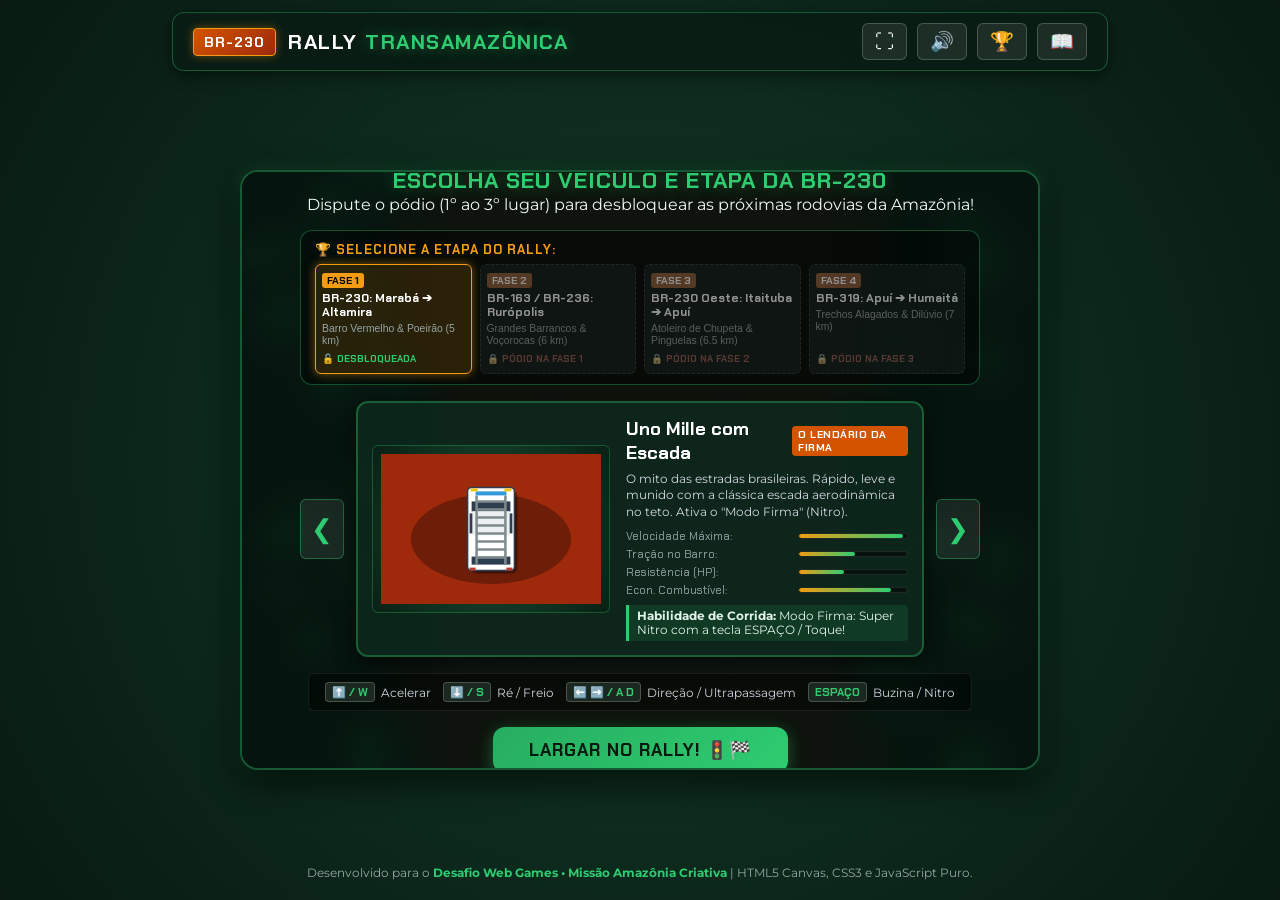
==== commit 9c2688c1: "Jogo mellhorado Implementação de novas fases" ====
--- a/jogo-completo-arquivo-unico.html
+++ b/jogo-completo-arquivo-unico.html
@@ -626,10 +626,108 @@
   text-shadow: var(--shadow-neon);
 }
 
-.menu-header p {
-  font-size: 0.85rem;
+/* Seletor de Fases da Transamazônica */
+.stage-selector-container {
+  width: 100%;
+  display: flex;
+  flex-direction: column;
+  gap: 6px;
+  background: rgba(0, 0, 0, 0.45);
+  border: 1px solid var(--color-card-border);
+  border-radius: var(--radius-md);
+  padding: 10px 14px;
+}
+
+.stage-selector-title {
+  font-family: var(--font-display);
+  font-size: 0.8rem;
+  font-weight: 800;
+  color: var(--color-amazon-gold);
+  letter-spacing: 1px;
+  text-align: left;
+}
+
+.stage-grid {
+  display: grid;
+  grid-template-columns: repeat(4, 1fr);
+  gap: 8px;
+}
+
+.stage-card {
+  background: rgba(14, 40, 28, 0.85);
+  border: 1.5px solid rgba(255, 255, 255, 0.15);
+  border-radius: var(--radius-sm);
+  padding: 8px 6px;
+  display: flex;
+  flex-direction: column;
+  align-items: flex-start;
+  text-align: left;
+  cursor: pointer;
+  transition: all 0.2s ease;
+  color: #fff;
+}
+
+.stage-card:hover:not(.stage-locked) {
+  border-color: var(--color-amazon-green);
+  transform: translateY(-2px);
+  box-shadow: 0 4px 12px rgba(46, 204, 113, 0.3);
+}
+
+.stage-card.stage-active {
+  border-color: var(--color-amazon-gold);
+  background: rgba(243, 156, 18, 0.15);
+  box-shadow: 0 0 10px rgba(243, 156, 18, 0.5);
+}
+
+.stage-card.stage-locked {
+  opacity: 0.55;
+  cursor: not-allowed;
+  filter: grayscale(0.6);
+  border-style: dashed;
+}
+
+.stage-tag {
+  font-family: var(--font-display);
+  font-size: 0.65rem;
+  font-weight: 800;
+  background: #d35400;
+  color: #fff;
+  padding: 1px 5px;
+  border-radius: 3px;
+  margin-bottom: 4px;
+}
+
+.stage-card.stage-active .stage-tag {
+  background: var(--color-amazon-gold);
+  color: #000;
+}
+
+.stage-name {
+  font-family: var(--font-display);
+  font-size: 0.75rem;
+  font-weight: 700;
+  color: #fff;
+  line-height: 1.15;
+  margin-bottom: 3px;
+}
+
+.stage-desc {
+  font-size: 0.65rem;
   color: var(--color-text-muted);
-  margin-top: 4px;
+  line-height: 1.2;
+  margin-bottom: 4px;
+}
+
+.stage-status {
+  font-family: var(--font-display);
+  font-size: 0.6rem;
+  font-weight: 700;
+  color: var(--color-amazon-green);
+  margin-top: auto;
+}
+
+.stage-locked .stage-status {
+  color: #e74c3c;
 }
 
 /* Seletor de Carros */
@@ -1061,6 +1159,199 @@
   }
 }
 
+/* =========================================================
+   MODO TELA CHEIA / EXPANDIDA
+   ========================================================= */
+#game-container.fullscreen-mode {
+  max-width: 100vw;
+  width: 100vw;
+  height: 100vh;
+  padding: 0;
+  justify-content: center;
+}
+
+#game-container.fullscreen-mode .canvas-wrapper {
+  max-width: 100vw;
+  width: 100vw;
+  height: 100vh;
+  border-radius: 0;
+  border: none;
+  aspect-ratio: unset;
+}
+
+#game-container.fullscreen-mode .game-header,
+#game-container.fullscreen-mode .game-footer {
+  position: absolute;
+  z-index: 80;
+}
+
+#game-container.fullscreen-mode .game-header {
+  top: 8px;
+  left: 10px;
+  right: 10px;
+  width: auto;
+  background: rgba(10, 28, 20, 0.7);
+}
+
+#game-container.fullscreen-mode .game-footer {
+  display: none;
+}
+
+/* =========================================================
+   HUD: GRUPO DIREITO & RELEVO (SUBIDAS/DESCIDAS)
+   ========================================================= */
+.hud-right-group {
+  display: flex;
+  align-items: center;
+  gap: 8px;
+}
+
+.hud-pause-btn {
+  background: rgba(10, 28, 20, 0.88);
+  border: 1px solid var(--color-card-border);
+  padding: 8px 12px;
+  border-radius: var(--radius-sm);
+  cursor: pointer;
+  pointer-events: auto;
+}
+
+.slope-pill {
+  font-family: var(--font-display);
+  font-size: 0.65rem;
+  font-weight: 800;
+  padding: 2px 8px;
+  border-radius: 12px;
+  margin-top: 3px;
+  letter-spacing: 0.5px;
+  transition: all 0.3s ease;
+}
+
+.slope-flat {
+  background: rgba(255, 255, 255, 0.08);
+  color: #ccc;
+  border: 1px solid rgba(255, 255, 255, 0.2);
+}
+
+.slope-uphill {
+  background: rgba(231, 76, 60, 0.85);
+  color: #fff;
+  border: 1px solid #f1c40f;
+  animation: pulse 0.4s infinite alternate;
+}
+
+.slope-downhill {
+  background: rgba(52, 152, 219, 0.85);
+  color: #fff;
+  border: 1px solid #fff;
+}
+
+/* =========================================================
+   EFEITOS DE NEBLINA & SPRAY SUJO DOS RIVAIS
+   ========================================================= */
+#fog-overlay {
+  background: radial-gradient(circle, rgba(240, 245, 240, 0.65) 0%, rgba(220, 235, 225, 0.85) 100%);
+  opacity: 0;
+  transition: opacity 0.8s ease;
+}
+
+#fog-overlay.active {
+  opacity: 0.82;
+}
+
+#dirty-mud-splatter {
+  background: 
+    radial-gradient(circle at 35% 45%, rgba(92, 25, 6, 0.8) 0%, transparent 22%),
+    radial-gradient(circle at 65% 55%, rgba(92, 25, 6, 0.85) 0%, transparent 28%),
+    radial-gradient(circle at 50% 30%, rgba(142, 40, 10, 0.75) 0%, transparent 18%);
+  opacity: 0;
+  transition: opacity 0.15s ease;
+}
+
+#dirty-mud-splatter.active {
+  opacity: 0.95;
+  animation: shakeSplatter 0.3s ease;
+}
+
+@keyframes shakeSplatter {
+  0% { transform: scale(1); }
+  50% { transform: scale(1.03); }
+  100% { transform: scale(1); }
+}
+
+/* =========================================================
+   MODAL DE PAUSA, RECORDES & GUIA DO PILOTO
+   ========================================================= */
+.pause-buttons-grid {
+  display: flex;
+  flex-direction: column;
+  gap: 10px;
+  width: 100%;
+  max-width: 340px;
+  margin: 0 auto;
+}
+
+.records-card, .info-card {
+  max-width: 640px;
+}
+
+.records-grid {
+  display: grid;
+  grid-template-columns: 1fr 1fr;
+  gap: 10px;
+  margin: 14px 0;
+}
+
+.stage-records-list {
+  background: rgba(0, 0, 0, 0.35);
+  border: 1px solid rgba(255, 255, 255, 0.1);
+  border-radius: var(--radius-sm);
+  padding: 12px 16px;
+  text-align: left;
+}
+
+.stage-records-list h3 {
+  font-family: var(--font-display);
+  font-size: 0.85rem;
+  color: var(--color-amazon-gold);
+  margin-bottom: 8px;
+}
+
+.stage-record-row {
+  display: flex;
+  justify-content: space-between;
+  font-size: 0.78rem;
+  padding: 4px 0;
+  border-bottom: 1px solid rgba(255, 255, 255, 0.06);
+}
+
+.stage-record-row strong {
+  color: var(--color-amazon-green);
+  font-family: var(--font-display);
+}
+
+.guide-topic {
+  background: rgba(0, 0, 0, 0.35);
+  border-left: 3px solid var(--color-amazon-green);
+  padding: 8px 12px;
+  border-radius: 0 var(--radius-sm) var(--radius-sm) 0;
+  margin-bottom: 8px;
+}
+
+.guide-topic h4 {
+  font-family: var(--font-display);
+  font-size: 0.85rem;
+  color: var(--color-amazon-gold);
+  margin-bottom: 2px;
+}
+
+.guide-topic p {
+  font-size: 0.75rem;
+  line-height: 1.35;
+  color: #d1d8e0;
+  margin: 0;
+}
+
+
 </style>
 </head>
 <body>
@@ -1072,11 +1363,17 @@
         <h1>RALLY <span>TRANSAMAZÔNICA</span></h1>
       </div>
       <div class="header-controls">
+        <button id="btn-fullscreen" class="btn-icon" title="Modo Tela Cheia" aria-label="Tela Cheia">
+          ⛶
+        </button>
         <button id="btn-sound" class="btn-icon" title="Ativar/Desativar Som" aria-label="Som">
           🔊
         </button>
-        <button id="btn-info" class="btn-icon" title="Sobre a Corrida e a Amazônia" aria-label="Informações">
-          ℹ️
+        <button id="btn-records" class="btn-icon" title="Placar de Recordes e Pontos" aria-label="Pontos">
+          🏆
+        </button>
+        <button id="btn-info" class="btn-icon" title="Guia do Piloto e Dicas da Transamazônica" aria-label="Guia">
+          📖
         </button>
       </div>
     </header>
@@ -1097,7 +1394,9 @@
 
       <!-- Efeitos Climáticos / Efeitos de Tela -->
       <div id="mud-splatter" class="screen-fx"></div>
+      <div id="dirty-mud-splatter" class="screen-fx"></div>
       <div id="rain-overlay" class="screen-fx"></div>
+      <div id="fog-overlay" class="screen-fx"></div>
       <div id="flash-overlay" class="screen-fx"></div>
 
       <!-- HUD Dinâmico Sobreposto no Canvas (Modo Corrida) -->
@@ -1115,7 +1414,7 @@
           <!-- Mini-Mapa da Corrida (Posição dos 5 Carros) -->
           <div class="hud-card race-track-card">
             <div class="track-header">
-              <span>LARGADA</span>
+              <span id="stage-badge-hud" class="badge-road" style="font-size: 0.65rem; padding: 1px 6px;">FASE 1</span>
               <span id="checkpoint-text">Trecho BR-230 • 0.0 km</span>
               <span>CHEGADA 🏁</span>
             </div>
@@ -1129,21 +1428,27 @@
             </div>
           </div>
 
-          <!-- Mudas Salvas (Pontuação Ecológica) -->
-          <div class="hud-card eco-card">
-            <span class="hud-label">MUDAS COLETADAS</span>
-            <span class="hud-value"><span id="seed-counter">0</span> 🌱</span>
+          <!-- Mudas & Botão de Menu In-Game -->
+          <div class="hud-right-group">
+            <div class="hud-card eco-card">
+              <span class="hud-label">MUDAS</span>
+              <span class="hud-value"><span id="seed-counter">0</span> 🌱</span>
+            </div>
+            <button id="btn-hud-pause" class="btn-icon hud-pause-btn" title="Pausar / Menu">
+              ⏸️
+            </button>
           </div>
         </div>
 
         <div class="hud-bottom">
-          <!-- Velocímetro e Marcha/Tração -->
+          <!-- Velocímetro, Marcha/Tração e Relevo (Subida/Descida) -->
           <div class="hud-card speed-card">
             <div class="speed-digital">
               <span id="speed-val">0</span>
               <span class="unit">KM/H</span>
             </div>
-            <div id="traction-warning" class="status-pill status-normal">PISTA SECA</div>
+            <div id="traction-warning" class="status-pill status-normal">PISTA LIVRE</div>
+            <div id="slope-indicator" class="slope-pill slope-flat">↔️ PISTA PLANA</div>
           </div>
 
           <!-- Indicadores de Combustível e Integridade -->
@@ -1193,8 +1498,39 @@
       <div id="menu-screen" class="overlay-screen">
         <div class="menu-content">
           <div class="menu-header">
-            <h2>ESCOLHA SEU VEÍCULO PARA O RALLY BR-230</h2>
-            <p>Dispute o 1º lugar contra os maiores mitos do automobilismo brasileiro na Transamazônica!</p>
+            <h2>ESCOLHA SEU VEÍCULO E ETAPA DA BR-230</h2>
+            <p>Dispute o pódio (1º ao 3º lugar) para desbloquear as próximas rodovias da Amazônia!</p>
+          </div>
+
+          <!-- Seletor de Fases (1 a 4) -->
+          <div class="stage-selector-container">
+            <span class="stage-selector-title">🏆 SELECIONE A ETAPA DO RALLY:</span>
+            <div class="stage-grid">
+              <button class="stage-card stage-active" data-stage="1" id="stage-btn-1">
+                <span class="stage-tag">FASE 1</span>
+                <span class="stage-name">BR-230: Marabá ➔ Altamira</span>
+                <span class="stage-desc">Barro Vermelho & Poeirão (5 km)</span>
+                <span class="stage-status" id="stage-status-1">🔓 DESBLOQUEADA</span>
+              </button>
+              <button class="stage-card stage-locked" data-stage="2" id="stage-btn-2">
+                <span class="stage-tag">FASE 2</span>
+                <span class="stage-name">BR-163 / BR-236: Rurópolis</span>
+                <span class="stage-desc">Grandes Barrancos & Voçorocas (6 km)</span>
+                <span class="stage-status" id="stage-status-2">🔒 PÓDIO NA FASE 1</span>
+              </button>
+              <button class="stage-card stage-locked" data-stage="3" id="stage-btn-3">
+                <span class="stage-tag">FASE 3</span>
+                <span class="stage-name">BR-230 Oeste: Itaituba ➔ Apuí</span>
+                <span class="stage-desc">Atoleiro de Chupeta & Pinguelas (6.5 km)</span>
+                <span class="stage-status" id="stage-status-3">🔒 PÓDIO NA FASE 2</span>
+              </button>
+              <button class="stage-card stage-locked" data-stage="4" id="stage-btn-4">
+                <span class="stage-tag">FASE 4</span>
+                <span class="stage-name">BR-319: Apuí ➔ Humaitá</span>
+                <span class="stage-desc">Trechos Alagados & Dilúvio (7 km)</span>
+                <span class="stage-status" id="stage-status-4">🔒 PÓDIO NA FASE 3</span>
+              </button>
+            </div>
           </div>
 
           <!-- Seletor de Carros / Garagem -->
@@ -1265,13 +1601,16 @@
         </div>
       </div>
 
-      <!-- TELA DE PAUSA -->
+      <!-- TELA DE PAUSA / MENU EM JOGO -->
       <div id="pause-screen" class="overlay-screen hidden">
-        <div class="modal-card">
-          <h2>CORRIDA PAUSADA</h2>
-          <p>Você encostou no acostamento da BR-230.</p>
-          <div class="modal-buttons">
+        <div class="modal-card pause-card">
+          <h2>CORRIDA PAUSADA ⏸️</h2>
+          <p>Você parou no acostamento da Transamazônica. Escolha uma opção:</p>
+          <div class="modal-buttons pause-buttons-grid">
             <button id="btn-resume" class="btn-primary">CONTINUAR CORRIDA ▶️</button>
+            <button id="btn-pause-restart" class="btn-secondary">REINICIAR ETAPA 🔄</button>
+            <button id="btn-pause-records" class="btn-secondary">PLACAR & RECORDES 🏆</button>
+            <button id="btn-pause-guide" class="btn-secondary">GUIA DO PILOTO 📖</button>
             <button id="btn-quit" class="btn-secondary">VOLTAR À GARAGEM 🚪</button>
           </div>
         </div>
@@ -1345,22 +1684,77 @@
           </div>
 
           <div class="modal-buttons">
-            <button id="btn-play-again" class="btn-primary">CORRER DE NOVO 🌟</button>
+            <button id="btn-next-stage" class="btn-primary">PRÓXIMA ETAPA ➡️</button>
+            <button id="btn-play-again" class="btn-secondary">CORRER DE NOVO 🌟</button>
             <button id="btn-vic-garage" class="btn-secondary">GARAGEM DE CARROS 🚗</button>
           </div>
         </div>
       </div>
 
-      <!-- MODAL DE INFORMAÇÕES E HISTÓRIA DO JOGO -->
+      <!-- MODAL DE PLACAR DE RECORDES E PONTOS -->
+      <div id="records-modal" class="overlay-screen hidden">
+        <div class="modal-card records-card">
+          <h2>🏆 Galeria de Recordes & Pontuações</h2>
+          <p>Estatísticas do seu histórico pelas rodovias da Amazônia:</p>
+          
+          <div class="records-grid">
+            <div class="stat-box highlight-box">
+              <span class="stat-num" id="rec-high-score">0 pts</span>
+              <span class="stat-label">Maior Pontuação Geral</span>
+            </div>
+            <div class="stat-box">
+              <span class="stat-num" id="rec-total-seeds">0 🌱</span>
+              <span class="stat-label">Total de Mudas Salvas</span>
+            </div>
+            <div class="stat-box">
+              <span class="stat-num" id="rec-total-fauna">0 🐆</span>
+              <span class="stat-label">Fauna Preservada</span>
+            </div>
+            <div class="stat-box">
+              <span class="stat-num" id="rec-unlocked-stages">Fase 1 / 4</span>
+              <span class="stat-label">Progresso da Campanha</span>
+            </div>
+          </div>
+
+          <div class="stage-records-list">
+            <h3>Melhores Tempos por Etapa:</h3>
+            <div class="stage-record-row"><span>Fase 1 (BR-230 Marabá):</span> <strong id="rec-time-1">--:--</strong></div>
+            <div class="stage-record-row"><span>Fase 2 (BR-163 Barrancos):</span> <strong id="rec-time-2">--:--</strong></div>
+            <div class="stage-record-row"><span>Fase 3 (BR-230 Oeste Canaletas):</span> <strong id="rec-time-3">--:--</strong></div>
+            <div class="stage-record-row"><span>Fase 4 (BR-319 Alagados):</span> <strong id="rec-time-4">--:--</strong></div>
+          </div>
+
+          <div class="modal-buttons" style="margin-top: 15px;">
+            <button id="btn-close-records" class="btn-primary">VOLTAR AO JOGO ✖</button>
+          </div>
+        </div>
+      </div>
+
+      <!-- MODAL DE GUIA DO PILOTO E EXPLICAÇÕES -->
       <div id="info-modal" class="overlay-screen hidden">
         <div class="modal-card info-card">
-          <h2>🌿 Sobre a Expedição Transamazônica</h2>
+          <h2>📖 Guia do Piloto da Transamazônica</h2>
           <div class="info-content">
-            <p><strong>A Rodovia BR-230 (Transamazônica)</strong> é uma das estradas mais emblemáticas do Brasil. Cortando a densa floresta tropical, ela conecta comunidades isoladas mas enfrenta desafios colossais: chuvas torrenciais, atoleiros de barro vermelho e travessias perigosas de pontes sobre igarapés.</p>
-            <p><strong>🌱 Objetivo Ecológico:</strong> Neste jogo, sua missão vai além da velocidade. Você transporta sementes e mudas nativas para reflorestamento e deve dirigir com consciência ambiental, respeitando os animais que cruzam a pista (antas, capivaras, jacarés e preguiças).</p>
-            <p><strong>🚜 Os Veículos Brasileiros:</strong> Escolha entre ícones automotivos como o clássico <em>Uno Mille com escada</em>, o valente <em>Fusca Baja 1974</em>, a robusta <em>Camionete D20 4x4</em>, o histórico <em>Jeep Willys</em> ou o imponente <em>Caminhão Mercedes-Benz 1113 Trucado</em>!</p>
+            <div class="guide-topic">
+              <h4>⛰️ Relevo da Amazônia (Aclives e Declives):</h4>
+              <p>A topografia da Transamazônica possui subidas e descidas naturais que cortam vales e serras. Nas descidas o carro ganha embalo e nas subidas o ritmo flui naturalmente. Colete os galões de bio-combustível e as mudas nativas espalhadas pela pista para manter sua autonomia e pontuação sempre altas!</p>
+            </div>
+            <div class="guide-topic">
+              <h4>🏎️ Curvas & Força Centrífuga:</h4>
+              <p>A Transamazônica serpenteia a floresta com curvas sinuosas. Solte o acelerador ou freie antes de entrar na curva para não derrapar na terra e bater nos barrancos!</p>
+            </div>
+            <div class="guide-topic">
+              <h4>🚷 Concorrentes Jogando Sujo:</h4>
+              <p>Os rivais não facilitam! Eles <strong>fecham a porta</strong> em ultrapassagens, <strong>jogam spray de lama e pedras</strong> no seu para-brisa e tentam te empurrar contra os barrancos. Desvie lateralmente e use o vácuo com precisão!</p>
+            </div>
+            <div class="guide-topic">
+              <h4>🌫️ Bancos de Neblina & Animais na Pista:</h4>
+              <p>Em trechos de neblina espessa, a visibilidade cai drasticamente. Buzine (ESPAÇO) para alertar onças, antas e capivaras a tempo e ganhar bônus de preservação ambiental!</p>
+            </div>
           </div>
-          <button id="btn-close-info" class="btn-primary">FECHAR ✖</button>
+          <div class="modal-buttons">
+            <button id="btn-close-info" class="btn-primary">ENTENDIDO! VOLTAR AO RALLY ✖</button>
+          </div>
         </div>
       </div>
     </div>
@@ -2393,7 +2787,7 @@
     this.totalDistance = 0;
   }
 
-  update(speed, delta, roadCurvature, isBridgeZone, weather) {
+  update(speed, delta, roadCurvature, isBridgeZone, weather, currentStage = 1) {
     const moveDist = speed * delta * 15;
     this.totalDistance += moveDist;
 
@@ -2401,7 +2795,7 @@
     for (let i = this.hazards.length - 1; i >= 0; i--) {
       const h = this.hazards[i];
       h.y += moveDist;
-      if (h.y > 700) {
+      if (h.y > 750) {
         this.hazards.splice(i, 1);
       }
     }
@@ -2416,7 +2810,7 @@
       w.animTimer = (w.animTimer || 0) + delta * 8;
 
       // Saiu da tela
-      if (w.y > 700 || w.x < -100 || w.x > 900) {
+      if (w.y > 750 || w.x < -100 || w.x > 900) {
         this.wildlife.splice(i, 1);
       }
     }
@@ -2426,7 +2820,7 @@
       const c = this.collectibles[i];
       c.y += moveDist;
       c.pulse = (c.pulse || 0) + delta * 5;
-      if (c.y > 700) {
+      if (c.y > 750) {
         this.collectibles.splice(i, 1);
       }
     }
@@ -2443,23 +2837,23 @@
       }
     }
 
-    // Spawn Procedural baseado na distância
+    // Spawn Procedural baseado na distância e na Fase
     this.spawnTimer += delta;
-    if (this.spawnTimer > 1.2) {
+    const spawnThreshold = currentStage >= 3 ? 1.0 : 1.2;
+    if (this.spawnTimer > spawnThreshold) {
       this.spawnTimer = 0;
-      this.spawnWave(isBridgeZone, weather);
-    }
-  }
-
-  spawnWave(isBridgeZone, weather) {
+      this.spawnWave(isBridgeZone, weather, currentStage);
+    }
+  }
+
+  spawnWave(isBridgeZone, weather, currentStage = 1) {
     const roadLeft = 200;
     const roadRight = 600;
     const roadCenter = 400;
 
-    // Se estiver em ponte estreita de igarapé
+    // Se estiver em ponte estreita de igarapé / pinguela
     if (isBridgeZone) {
       if (Math.random() < 0.4) {
-        // Tábua solta ou buraco na ponte
         this.hazards.push({
           type: 'bridge_hole',
           x: roadCenter + (Math.random() * 120 - 60),
@@ -2469,7 +2863,6 @@
         });
       }
       if (Math.random() < 0.5) {
-        // Muda ecológica na ponte
         this.collectibles.push({
           type: 'seed',
           x: roadCenter + (Math.random() * 100 - 50),
@@ -2480,47 +2873,150 @@
       return;
     }
 
-    // Spawn de Terreno (Atoleiro de barro ou Buraco)
-    const hazardChance = weather === 'rain' ? 0.85 : 0.65;
+    // SPAWN DE PERIGOS ESPECÍFICOS DE CADA FASE:
+    const hazardChance = (weather === 'rain' || currentStage >= 3) ? 0.88 : 0.70;
+
     if (Math.random() < hazardChance) {
+      const hX = roadLeft + 40 + Math.random() * (roadRight - roadLeft - 80);
       const rand = Math.random();
-      const hX = roadLeft + 40 + Math.random() * (roadRight - roadLeft - 80);
-
-      if (rand < 0.55) {
-        // Atoleiro de Barro Vermelho
-        this.hazards.push({
-          type: 'mud',
-          x: hX,
-          y: -120,
-          width: 90 + Math.random() * 60,
-          height: 80 + Math.random() * 50,
-          viscosity: 0.6 + Math.random() * 0.3
-        });
-      } else if (rand < 0.85) {
-        // Cratera / Buraco de Chuva
-        this.hazards.push({
-          type: 'pothole',
-          x: hX,
-          y: -80,
-          width: 48,
-          height: 38,
-          damage: 18
-        });
-      } else {
-        // Tronco Caído
-        this.hazards.push({
-          type: 'log',
-          x: hX,
-          y: -80,
-          width: 100,
-          height: 28,
-          damage: 30
-        });
+
+      // FASE 2: BR-163 / BR-236 (Grandes Barrancos e Deslizamentos)
+      if (currentStage === 2) {
+        if (rand < 0.45) {
+          // Desmoronamento de Barranco / Pedras e Terra
+          const isFromSide = Math.random() < 0.5;
+          this.hazards.push({
+            type: 'barranco_rock',
+            x: isFromSide ? (roadLeft + 25 + Math.random() * 50) : (roadRight - 25 - Math.random() * 50),
+            y: -90,
+            width: 45 + Math.random() * 25,
+            height: 35 + Math.random() * 20,
+            damage: 22
+          });
+        } else if (rand < 0.75) {
+          // Atoleiro denso
+          this.hazards.push({
+            type: 'mud',
+            x: hX,
+            y: -120,
+            width: 100 + Math.random() * 50,
+            height: 80 + Math.random() * 50,
+            viscosity: 0.65
+          });
+        } else {
+          // Cratera
+          this.hazards.push({
+            type: 'pothole',
+            x: hX,
+            y: -80,
+            width: 48,
+            height: 38,
+            damage: 20
+          });
+        }
+      }
+      // FASE 3: BR-230 Oeste (Atoleiro de Chupeta & Canaletas Profundas)
+      else if (currentStage === 3) {
+        if (rand < 0.45) {
+          // Canaleta / Vala Profunda de Pneu de Carreta
+          this.hazards.push({
+            type: 'canaleta',
+            x: roadCenter + (Math.random() < 0.5 ? -70 : 70),
+            y: -150,
+            width: 48,
+            height: 150 + Math.random() * 80,
+            damage: 10
+          });
+        } else if (rand < 0.75) {
+          // Atoleiro de Chupeta (Super viscoso)
+          this.hazards.push({
+            type: 'mud',
+            x: hX,
+            y: -130,
+            width: 120 + Math.random() * 60,
+            height: 90 + Math.random() * 60,
+            viscosity: 0.85 // Mais pesado que o normal!
+          });
+        } else {
+          // Tronco caído
+          this.hazards.push({
+            type: 'log',
+            x: hX,
+            y: -80,
+            width: 110,
+            height: 28,
+            damage: 32
+          });
+        }
+      }
+      // FASE 4: BR-319 / Humaitá (Trechos Alagados & Caminhão Atolado)
+      else if (currentStage === 4) {
+        if (rand < 0.40) {
+          // Trecho Alagado / Igarapé Transbordado
+          this.hazards.push({
+            type: 'flood_water',
+            x: roadCenter,
+            y: -140,
+            width: 380,
+            height: 130 + Math.random() * 40
+          });
+        } else if (rand < 0.65) {
+          // Caminhão de Carga Atolado no meio da pista
+          this.hazards.push({
+            type: 'stuck_truck',
+            x: roadLeft + 60 + Math.random() * (roadRight - roadLeft - 120),
+            y: -120,
+            width: 52,
+            height: 88,
+            damage: 40
+          });
+        } else {
+          // Atoleiro gigante
+          this.hazards.push({
+            type: 'mud',
+            x: hX,
+            y: -130,
+            width: 130 + Math.random() * 60,
+            height: 100 + Math.random() * 50,
+            viscosity: 0.75
+          });
+        }
+      }
+      // FASE 1: Padrão
+      else {
+        if (rand < 0.55) {
+          this.hazards.push({
+            type: 'mud',
+            x: hX,
+            y: -120,
+            width: 90 + Math.random() * 60,
+            height: 80 + Math.random() * 50,
+            viscosity: 0.6
+          });
+        } else if (rand < 0.85) {
+          this.hazards.push({
+            type: 'pothole',
+            x: hX,
+            y: -80,
+            width: 48,
+            height: 38,
+            damage: 18
+          });
+        } else {
+          this.hazards.push({
+            type: 'log',
+            x: hX,
+            y: -80,
+            width: 100,
+            height: 28,
+            damage: 30
+          });
+        }
       }
     }
 
     // Spawn de Fauna Amazônica
-    if (Math.random() < 0.40) {
+    if (Math.random() < 0.35) {
       const speciesList = ['capivara', 'anta', 'jacare', 'preguica'];
       const chosen = speciesList[Math.floor(Math.random() * speciesList.length)];
       const fromLeft = Math.random() < 0.5;
@@ -2544,16 +3040,17 @@
       });
     }
 
-    // Spawn de Coletáveis (Mudas, Combustível, Reparos, Pranchas)
-    if (Math.random() < 0.65) {
-      const cX = roadLeft + 30 + Math.random() * (roadRight - roadLeft - 60);
+    // Spawn de Coletáveis (Mudas, Bio-Combustível, Reparos, Pranchas)
+    if (Math.random() < 0.85) {
+      const cX = roadLeft + 35 + Math.random() * (roadRight - roadLeft - 70);
       const randC = Math.random();
       let type = 'seed';
 
-      if (randC < 0.55) type = 'seed';       // Muda de castanheira (+pontos)
-      else if (randC < 0.80) type = 'fuel';   // Galão de bio-combustível
-      else if (randC < 0.92) type = 'repair'; // Caixa de ferramentas
-      else type = 'plank';                    // Pranchas de desatolamento
+      // Distribuição equilibrada: mudas e combustíveis espalhados com frequência
+      if (randC < 0.45) type = 'seed';
+      else if (randC < 0.82) type = 'fuel';
+      else if (randC < 0.93) type = 'repair';
+      else type = 'plank'; // Pranchas nos atoleiros
 
       this.collectibles.push({
         type: type,
@@ -2561,6 +3058,20 @@
         y: -100,
         radius: 16
       });
+
+      // Ocasionalmente spawna par complementar (muda + combustível) em pistas diferentes
+      if (Math.random() < 0.35) {
+        const otherType = (type === 'fuel') ? 'seed' : 'fuel';
+        const otherX = (cX > roadCenter) 
+          ? (roadLeft + 35 + Math.random() * 120) 
+          : (roadRight - 35 - Math.random() * 120);
+        this.collectibles.push({
+          type: otherType,
+          x: otherX,
+          y: -145,
+          radius: 16
+        });
+      }
     }
   }
 
@@ -2590,6 +3101,40 @@
         life: 1.0
       });
     }
+  }
+
+  // Spray sujo de barro e pedregulhos arremessados pelos rivais
+  addDirtySpray(x, y) {
+    for (let i = 0; i < 7; i++) {
+      this.particles.push({
+        x: x + (Math.random() * 24 - 12),
+        y: y,
+        vx: (Math.random() - 0.5) * 5,
+        vy: 3 + Math.random() * 6,
+        size: 5 + Math.random() * 7,
+        color: Math.random() < 0.5 ? '#4a1505' : '#1f0800',
+        life: 0.8,
+        isDirtyMud: true
+      });
+    }
+  }
+
+  // Animal surpresa que surge dentro do banco de neblina espessa
+  spawnFogWildlife(roadCenterX) {
+    const species = ['onca', 'anta', 'capivara'];
+    const chosen = species[Math.floor(Math.random() * species.length)];
+    this.wildlife.push({
+      type: chosen === 'onca' ? 'anta' : chosen, // onça usa sprite estilizado ou anta
+      x: roadCenterX + (Math.random() * 100 - 50),
+      y: -60,
+      width: 44,
+      height: 38,
+      vx: (Math.random() < 0.5 ? 0.6 : -0.6),
+      alerted: false,
+      respected: false,
+      animTimer: 0,
+      inFog: true
+    });
   }
 
   // ==========================================
@@ -2646,6 +3191,81 @@
         // Musgo amazônico no tronco
         ctx.fillStyle = '#27ae60';
         ctx.fillRect(h.x - h.width/3, h.y - h.height/2, h.width/2, 4);
+        ctx.restore();
+      } else if (h.type === 'barranco_rock') {
+        // Pedregulhos e Terra de Desmoronamento de Barranco (Fase 2)
+        ctx.save();
+        ctx.fillStyle = '#8b2500';
+        ctx.beginPath();
+        ctx.ellipse(h.x, h.y, h.width/2, h.height/2, 0.3, 0, Math.PI * 2);
+        ctx.fill();
+        // Rochas angulares
+        ctx.fillStyle = '#4a1505';
+        ctx.beginPath();
+        ctx.moveTo(h.x - h.width/3, h.y + h.height/4);
+        ctx.lineTo(h.x, h.y - h.height/3);
+        ctx.lineTo(h.x + h.width/4, h.y + h.height/3);
+        ctx.fill();
+        ctx.strokeStyle = '#d35400';
+        ctx.lineWidth = 1.5;
+        ctx.stroke();
+        ctx.restore();
+      } else if (h.type === 'canaleta') {
+        // Vala Profunda / Trilho de Pneu no Barro (Fase 3)
+        ctx.save();
+        ctx.fillStyle = '#3a0c02';
+        ctx.beginPath();
+        ctx.roundRect(h.x - h.width/2, h.y - h.height/2, h.width, h.height, 8);
+        ctx.fill();
+        // Fundo com lama negra
+        ctx.fillStyle = '#1a0400';
+        ctx.fillRect(h.x - h.width/4, h.y - h.height/2 + 6, h.width/2, h.height - 12);
+        // Frisos de roda
+        ctx.strokeStyle = '#5a1505';
+        ctx.lineWidth = 2;
+        ctx.strokeRect(h.x - h.width/2, h.y - h.height/2, h.width, h.height);
+        ctx.restore();
+      } else if (h.type === 'flood_water') {
+        // Igarapé Transbordado / Trecho Alagado (Fase 4)
+        ctx.save();
+        ctx.fillStyle = 'rgba(41, 128, 185, 0.65)';
+        ctx.beginPath();
+        ctx.roundRect(h.x - h.width/2, h.y - h.height/2, h.width, h.height, 12);
+        ctx.fill();
+        // Ondulações de correnteza
+        ctx.strokeStyle = 'rgba(255, 255, 255, 0.4)';
+        ctx.lineWidth = 2;
+        for (let wy = -h.height/3; wy <= h.height/3; wy += 20) {
+          ctx.beginPath();
+          ctx.moveTo(h.x - h.width/2.5, h.y + wy);
+          ctx.quadraticCurveTo(h.x, h.y + wy + 8, h.x + h.width/2.5, h.y + wy);
+          ctx.stroke();
+        }
+        ctx.restore();
+      } else if (h.type === 'stuck_truck') {
+        // Caminhão Antigo Atolado na Lama (Fase 4)
+        ctx.save();
+        ctx.translate(h.x, h.y);
+        // Sombra / poça de lama em volta
+        ctx.fillStyle = '#2c0b02';
+        ctx.beginPath();
+        ctx.ellipse(0, 0, h.width/1.2 + 10, h.height/2 + 8, 0, 0, Math.PI * 2);
+        ctx.fill();
+        // Cabine verde musgo enferrujada
+        ctx.fillStyle = '#34495e';
+        ctx.fillRect(-h.width/2, -h.height/2, h.width, 34);
+        ctx.fillStyle = '#7f8c8d';
+        ctx.fillRect(-h.width/2 + 4, -h.height/2 + 6, h.width - 8, 10); // para-brisa
+        // Caçamba de madeira velha
+        ctx.fillStyle = '#5c3a21';
+        ctx.fillRect(-h.width/2 + 2, -h.height/2 + 34, h.width - 4, h.height - 36);
+        // Triângulo de alerta de perigo atrás
+        ctx.fillStyle = '#e74c3c';
+        ctx.beginPath();
+        ctx.moveTo(0, h.height/2 - 12);
+        ctx.lineTo(-8, h.height/2 - 2);
+        ctx.lineTo(8, h.height/2 - 2);
+        ctx.fill();
         ctx.restore();
       }
     }
@@ -2814,8 +3434,10 @@
 
 /**
  * MOTOR PRINCIPAL DE CORRIDA: RALLY TRANSAMAZÔNICA (BR-230)
- * Controla o Game Loop de Corrida, IA dos 4 Rivais, Grid de Largada com Semáforo,
- * Sistema de Vácuo (Slipstream), Posições em Tempo Real, Colisões e Pódio.
+ * Controla o Game Loop de Corrida, IA dos 4 Rivais com Táticas Sujas,
+ * Curvas Dinâmicas, Subidas Íngremes e Descidas (física de gravidade e bio-combustível),
+ * Bancos de Neblina Espessa com Animais Surpresa,
+ * Modo Tela Cheia, Menu Completo, Placar de Recordes e Guia do Piloto.
  */
 
 class GameEngine {
@@ -2825,7 +3447,7 @@
     this.previewCanvas = document.getElementById('vehiclePreviewCanvas');
     this.previewCtx = this.previewCanvas.getContext('2d');
 
-    // Dimensões do Canvas
+    // Dimensões Virtuais do Canvas
     this.width = 800;
     this.height = 600;
     this.canvas.width = this.width;
@@ -2842,6 +3464,71 @@
     this.vehicleKeys = Object.keys(window.VEHICLES);
     this.selectedCarIndex = 0;
     this.currentCarData = window.VEHICLES[this.vehicleKeys[this.selectedCarIndex]];
+
+    // CONFIGURAÇÃO DAS 4 ETAPAS DO RALLY
+    this.STAGES = {
+      1: {
+        number: 1,
+        name: 'BR-230: Marabá ➔ Altamira',
+        subtitle: 'Barro Vermelho & Poeirão',
+        badge: 'FASE 1 • BR-230',
+        distanceKm: 5.0,
+        roadColor: '#9e2a0b',
+        shoulderColor: '#6e1d08',
+        forestColor: '#0b2618',
+        weatherDefault: 'sun',
+        hasBarranco: false,
+        treeColor: '#1b4d3e',
+        curveIntensity: 45
+      },
+      2: {
+        number: 2,
+        name: 'BR-163 / BR-236: Rurópolis ➔ Santarém',
+        subtitle: 'Grandes Barrancos & Voçorocas',
+        badge: 'FASE 2 • BR-163/236',
+        distanceKm: 6.0,
+        roadColor: '#b84d00',
+        shoulderColor: '#7a2d00',
+        forestColor: '#142c1b',
+        weatherDefault: 'sun',
+        hasBarranco: true,
+        barrancoColor: '#521900',
+        treeColor: '#2d6a4f',
+        curveIntensity: 75
+      },
+      3: {
+        number: 3,
+        name: 'BR-230 Oeste: Itaituba ➔ Apuí',
+        subtitle: 'Atoleiro de Chupeta & Pinguelas',
+        badge: 'FASE 3 • BR-230 OESTE',
+        distanceKm: 6.5,
+        roadColor: '#521d0a',
+        shoulderColor: '#361104',
+        forestColor: '#081d11',
+        weatherDefault: 'fog',
+        hasBarranco: false,
+        treeColor: '#133926',
+        curveIntensity: 60
+      },
+      4: {
+        number: 4,
+        name: 'BR-319: Apuí ➔ Humaitá',
+        subtitle: 'Trechos Alagados & Dilúvio',
+        badge: 'FASE 4 • BR-319',
+        distanceKm: 7.0,
+        roadColor: '#361e12',
+        shoulderColor: '#1f130b',
+        forestColor: '#04120a',
+        weatherDefault: 'rain',
+        hasBarranco: false,
+        treeColor: '#0e2b1d',
+        curveIntensity: 85
+      }
+    };
+
+    // Progresso de Fases
+    this.currentStage = 1;
+    this.unlockedStage = parseInt(localStorage.getItem('transamazonica_unlocked_stage') || '1', 10);
 
     // Jogador
     this.player = {
@@ -2860,7 +3547,10 @@
       plankTimer: 0,
       isInMud: false,
       inBridgeZone: false,
-      slipstream: false
+      slipstream: false,
+      inCanaleta: false,
+      inFlood: false,
+      isSlidingBackwards: false
     };
 
     // Adversários IA na Corrida
@@ -2868,7 +3558,7 @@
 
     // Estatísticas da Corrida
     this.raceConfig = {
-      targetDistanceKm: 6.0, // 6 km de Rally Intenso
+      targetDistanceKm: 5.0,
       raceTime: 0,
       currentRank: 5,
       prevRank: 5
@@ -2878,38 +3568,52 @@
       seedsCollected: 0,
       faunaRespected: 0,
       score: 0,
-      highScore: parseInt(localStorage.getItem('transamazonica_highscore') || '0', 10)
+      highScore: parseInt(localStorage.getItem('transamazonica_highscore') || '0', 10),
+      totalSeeds: parseInt(localStorage.getItem('transamazonica_total_seeds') || '0', 10),
+      totalFauna: parseInt(localStorage.getItem('transamazonica_total_fauna') || '0', 10)
     };
 
     // Semáforo de Largada
     this.countdownTimer = 3.5;
 
-    // Clima Dinâmico (sun, rain, fog)
+    // Clima e Efeitos
     this.weather = 'sun';
     this.weatherTimer = 0;
     this.lightningTimer = 0;
-
-    // Pista e Cenário
+    this.fogPocketTimer = 0;
+    this.inFogPocket = false;
+    this.dirtyMudTimer = 0;
+
+    // CURVAS, SUBIDAS E DESCIDAS
     this.roadScrollY = 0;
     this.roadCurvature = 0;
-    this.targetCurvature = 0;
+    this.roadCenterOffset = 0;
+    this.hillState = 'flat'; // 'flat', 'uphill', 'downhill'
+    this.hillTimer = 0;
+    this.hillSlope = 0; // -1 (subida forte) a +1 (descida forte)
+
     this.trees = [];
     this.initTrees();
 
-    // Partículas de poeira e corrida
+    // Partículas
     this.dustParticles = [];
 
-    // Controle de Teclas e Toque
+    // Controles
     this.keys = {};
     this.touchInputs = { left: false, right: false, gas: false, brake: false };
 
-    // Timing
+    // Timing & Fullscreen
     this.lastTime = performance.now();
     this.cameraShake = 0;
+    this.alertThrottle = 0;
+    this.dirtyAttackThrottle = 0;
+    this.isFullscreen = false;
 
     // Inicialização
     this.initDOM();
     this.initInputs();
+    this.updateStageUI();
+    this.updateRecordsUI();
     this.updateGarageUI();
     this.renderGaragePreview();
 
@@ -2922,22 +3626,25 @@
     for (let i = 0; i < 28; i++) {
       const isLeft = Math.random() < 0.5;
       this.trees.push({
-        x: isLeft ? 30 + Math.random() * 130 : 640 + Math.random() * 130,
+        baseX: isLeft ? 30 + Math.random() * 120 : 650 + Math.random() * 120,
+        x: 0,
         y: Math.random() * this.height,
         size: 28 + Math.random() * 24,
         type: Math.random() < 0.6 ? 'castanheira' : 'palmeira',
-        color: Math.random() < 0.5 ? '#1b4d3e' : '#143d2b'
+        color: '#1b4d3e'
       });
     }
   }
 
   initDOM() {
     this.dom = {
+      container: document.getElementById('game-container'),
       hud: document.getElementById('game-hud'),
       menuScreen: document.getElementById('menu-screen'),
       pauseScreen: document.getElementById('pause-screen'),
       gameoverScreen: document.getElementById('gameover-screen'),
       victoryScreen: document.getElementById('victory-screen'),
+      recordsModal: document.getElementById('records-modal'),
       infoModal: document.getElementById('info-modal'),
       touchControls: document.getElementById('touch-controls'),
       startLights: document.getElementById('start-lights'),
@@ -2946,16 +3653,20 @@
       light2: document.getElementById('light-2'),
       light3: document.getElementById('light-3'),
       mudSplatter: document.getElementById('mud-splatter'),
+      dirtyMudSplatter: document.getElementById('dirty-mud-splatter'),
       rainOverlay: document.getElementById('rain-overlay'),
+      fogOverlay: document.getElementById('fog-overlay'),
       flashOverlay: document.getElementById('flash-overlay'),
       speedVal: document.getElementById('speed-val'),
       posVal: document.getElementById('pos-val'),
       tractionWarning: document.getElementById('traction-warning'),
+      slopeIndicator: document.getElementById('slope-indicator'),
       fuelVal: document.getElementById('fuel-val'),
       fuelBarFill: document.getElementById('fuel-bar-fill'),
       healthVal: document.getElementById('health-val'),
       healthBarFill: document.getElementById('health-bar-fill'),
       checkpointText: document.getElementById('checkpoint-text'),
+      stageBadgeHud: document.getElementById('stage-badge-hud'),
       seedCounter: document.getElementById('seed-counter'),
       floatingAlert: document.getElementById('floating-alert'),
       // Minimap dots
@@ -2990,23 +3701,44 @@
       vicTime: document.getElementById('vic-time'),
       vicSeeds: document.getElementById('vic-seeds'),
       vicFauna: document.getElementById('vic-fauna'),
-      vicScore: document.getElementById('vic-score')
+      vicScore: document.getElementById('vic-score'),
+      btnNextStage: document.getElementById('btn-next-stage')
     };
 
-    // Botões
+    // BOTÕES DO CABEÇALHO
+    document.getElementById('btn-fullscreen').addEventListener('click', () => this.toggleFullscreen());
     document.getElementById('btn-sound').addEventListener('click', () => {
       const active = window.gameAudio.toggle();
       document.getElementById('btn-sound').innerText = active ? '🔊' : '🔇';
     });
-
+    document.getElementById('btn-records').addEventListener('click', () => this.openRecordsModal());
     document.getElementById('btn-info').addEventListener('click', () => {
       this.dom.infoModal.classList.remove('hidden');
     });
 
+    document.getElementById('btn-close-records').addEventListener('click', () => {
+      this.dom.recordsModal.classList.add('hidden');
+    });
     document.getElementById('btn-close-info').addEventListener('click', () => {
       this.dom.infoModal.classList.add('hidden');
     });
 
+    // BOTÃO DE PAUSA NO HUD
+    document.getElementById('btn-hud-pause').addEventListener('click', () => this.pauseGame());
+
+    // BOTÕES DO MENU DE PAUSA
+    document.getElementById('btn-resume').addEventListener('click', () => this.resumeGame());
+    document.getElementById('btn-pause-restart').addEventListener('click', () => {
+      this.dom.pauseScreen.classList.add('hidden');
+      this.startRaceCountdown();
+    });
+    document.getElementById('btn-pause-records').addEventListener('click', () => this.openRecordsModal());
+    document.getElementById('btn-pause-guide').addEventListener('click', () => {
+      this.dom.infoModal.classList.remove('hidden');
+    });
+    document.getElementById('btn-quit').addEventListener('click', () => this.returnToGarage());
+
+    // SELETOR DE CARROS
     document.getElementById('btn-prev-car').addEventListener('click', () => {
       this.selectedCarIndex = (this.selectedCarIndex - 1 + this.vehicleKeys.length) % this.vehicleKeys.length;
       this.currentCarData = window.VEHICLES[this.vehicleKeys[this.selectedCarIndex]];
@@ -3023,16 +3755,44 @@
       window.gameAudio.playHorn(this.currentCarData.id);
     });
 
+    // SELETOR DE ETAPAS (1 a 4)
+    for (let s = 1; s <= 4; s++) {
+      const btn = document.getElementById(`stage-btn-${s}`);
+      if (btn) {
+        btn.addEventListener('click', () => {
+          if (s <= this.unlockedStage) {
+            this.currentStage = s;
+            this.updateStageUI();
+            window.gameAudio.playPowerup();
+          } else {
+            this.showAlert(`🔒 Etapa Bloqueada! Suba ao pódio na Fase ${s - 1} para liberar!`);
+            window.gameAudio.playImpact();
+          }
+        });
+      }
+    }
+
+    // AÇÕES DE PARTIDA E VITÓRIA
     document.getElementById('btn-start').addEventListener('click', () => this.startRaceCountdown());
     document.getElementById('btn-retry').addEventListener('click', () => this.startRaceCountdown());
     document.getElementById('btn-play-again').addEventListener('click', () => this.startRaceCountdown());
 
+    if (this.dom.btnNextStage) {
+      this.dom.btnNextStage.addEventListener('click', () => {
+        if (this.currentStage < 4 && this.unlockedStage > this.currentStage) {
+          this.currentStage++;
+          this.updateStageUI();
+          this.startRaceCountdown();
+        } else {
+          this.returnToGarage();
+        }
+      });
+    }
+
     document.getElementById('btn-garage-return').addEventListener('click', () => this.returnToGarage());
     document.getElementById('btn-vic-garage').addEventListener('click', () => this.returnToGarage());
-    document.getElementById('btn-quit').addEventListener('click', () => this.returnToGarage());
-    document.getElementById('btn-resume').addEventListener('click', () => this.resumeGame());
-
-    // Suporte a mobile touch buttons
+
+    // CONTROLES DE TOQUE MOBILE
     this.setupTouchButton('btn-left', 'left');
     this.setupTouchButton('btn-right', 'right');
     this.setupTouchButton('btn-gas', 'gas');
@@ -3083,6 +3843,71 @@
     }
   }
 
+  // MODO TELA CHEIA / REDIMENSIONAMENTO
+  toggleFullscreen() {
+    this.isFullscreen = !this.isFullscreen;
+    if (this.isFullscreen) {
+      this.dom.container.classList.add('fullscreen-mode');
+      document.getElementById('btn-fullscreen').innerText = '✕';
+      if (!document.fullscreenElement && document.documentElement.requestFullscreen) {
+        document.documentElement.requestFullscreen().catch(() => {});
+      }
+    } else {
+      this.dom.container.classList.remove('fullscreen-mode');
+      document.getElementById('btn-fullscreen').innerText = '⛶';
+      if (document.fullscreenElement && document.exitFullscreen) {
+        document.exitFullscreen().catch(() => {});
+      }
+    }
+  }
+
+  // MODAL DE RECORDES E PONTOS
+  openRecordsModal() {
+    this.updateRecordsUI();
+    this.dom.recordsModal.classList.remove('hidden');
+  }
+
+  updateRecordsUI() {
+    document.getElementById('rec-high-score').innerText = `${this.stats.highScore} pts`;
+    document.getElementById('rec-total-seeds').innerText = `${this.stats.totalSeeds} 🌱`;
+    document.getElementById('rec-total-fauna').innerText = `${this.stats.totalFauna} 🐆`;
+    document.getElementById('rec-unlocked-stages').innerText = `Fase ${this.unlockedStage} / 4`;
+
+    for (let s = 1; s <= 4; s++) {
+      const best = localStorage.getItem(`transamazonica_best_time_${s}`);
+      const el = document.getElementById(`rec-time-${s}`);
+      if (el) el.innerText = best ? best : '--:--';
+    }
+  }
+
+  // ATUALIZA INTERFACE DAS ETAPAS
+  updateStageUI() {
+    for (let s = 1; s <= 4; s++) {
+      const btn = document.getElementById(`stage-btn-${s}`);
+      const status = document.getElementById(`stage-status-${s}`);
+      if (!btn || !status) continue;
+
+      btn.classList.remove('stage-active', 'stage-locked');
+      if (s === this.currentStage) {
+        btn.classList.add('stage-active');
+      }
+
+      if (s <= this.unlockedStage) {
+        status.innerText = '🔓 DESBLOQUEADA';
+        status.style.color = '#2ecc71';
+      } else {
+        btn.classList.add('stage-locked');
+        status.innerText = `🔒 PÓDIO NA FASE ${s - 1}`;
+        status.style.color = '#e74c3c';
+      }
+    }
+
+    const currentStg = this.STAGES[this.currentStage];
+    if (this.dom.stageBadgeHud) {
+      this.dom.stageBadgeHud.innerText = currentStg.badge;
+    }
+  }
+
   updateGarageUI() {
     const car = this.currentCarData;
     this.dom.carName.innerText = car.name;
@@ -3100,9 +3925,10 @@
     const ctx = this.previewCtx;
     ctx.clearRect(0, 0, 220, 150);
 
-    ctx.fillStyle = '#9e2a0b';
+    const stg = this.STAGES[this.currentStage];
+    ctx.fillStyle = stg.roadColor;
     ctx.fillRect(0, 0, 220, 150);
-    ctx.fillStyle = '#6e1d08';
+    ctx.fillStyle = stg.shoulderColor;
     ctx.beginPath();
     ctx.ellipse(110, 85, 80, 45, 0, 0, Math.PI * 2);
     ctx.fill();
@@ -3115,8 +3941,8 @@
   // ==========================================
   startRaceCountdown() {
     this.currentCarData = window.VEHICLES[this.vehicleKeys[this.selectedCarIndex]];
-    
-    // Configura o Jogador na 5ª posição do grid de largada
+    const stg = this.STAGES[this.currentStage];
+
     this.player = {
       x: 350,
       y: 470,
@@ -3133,18 +3959,20 @@
       plankTimer: 0,
       isInMud: false,
       inBridgeZone: false,
-      slipstream: false
+      slipstream: false,
+      inCanaleta: false,
+      inFlood: false,
+      isSlidingBackwards: false
     };
 
-    // Cria os outros 4 veículos como Rivais IA
     this.opponents = [];
     const otherKeys = this.vehicleKeys.filter(k => k !== this.currentCarData.id);
     
     const startGridPositions = [
-      { x: 260, y: 310, distOffset: 0.05 }, // 1º do grid
-      { x: 500, y: 340, distOffset: 0.04 }, // 2º do grid
-      { x: 290, y: 390, distOffset: 0.025 },// 3º do grid
-      { x: 480, y: 430, distOffset: 0.015 } // 4º do grid
+      { x: 260, y: 310, distOffset: 0.05 },
+      { x: 500, y: 340, distOffset: 0.04 },
+      { x: 290, y: 390, distOffset: 0.025 },
+      { x: 480, y: 430, distOffset: 0.015 }
     ];
 
     otherKeys.forEach((key, idx) => {
@@ -3162,10 +3990,12 @@
         laneTimer: Math.random() * 2,
         isInMud: false,
         name: vData.name,
-        colorDot: idx
+        colorDot: idx,
+        dirtyAttackTimer: 2 + Math.random() * 3
       });
     });
 
+    this.raceConfig.targetDistanceKm = stg.distanceKm;
     this.raceConfig.raceTime = 0;
     this.raceConfig.currentRank = 5;
     this.raceConfig.prevRank = 5;
@@ -3174,16 +4004,37 @@
     this.stats.faunaRespected = 0;
     this.stats.score = 0;
 
-    this.weather = 'sun';
+    // Clima & Relevo
+    this.weather = stg.weatherDefault;
     this.weatherTimer = 0;
+    this.fogPocketTimer = 0;
+    this.inFogPocket = false;
+    this.dirtyMudTimer = 0;
+    this.hillState = 'flat';
+    this.hillTimer = 0;
+    this.hillSlope = 0;
+    this.roadCenterOffset = 0;
+
+    if (this.weather === 'rain') {
+      this.dom.rainOverlay.classList.add('active');
+      window.gameAudio.startRain();
+    } else {
+      this.dom.rainOverlay.classList.remove('active');
+      window.gameAudio.stopRain();
+    }
+    this.dom.fogOverlay.classList.remove('active');
+    this.dom.dirtyMudSplatter.classList.remove('active');
+
     this.obstacleManager.reset();
     this.dustParticles = [];
 
-    // Ocultar telas de menu/game over e exibir HUD + Semáforo
+    // Telas
     this.dom.menuScreen.classList.add('hidden');
     this.dom.pauseScreen.classList.add('hidden');
     this.dom.gameoverScreen.classList.add('hidden');
     this.dom.victoryScreen.classList.add('hidden');
+    this.dom.recordsModal.classList.add('hidden');
+    this.dom.infoModal.classList.add('hidden');
     this.dom.hud.classList.remove('hidden');
 
     this.countdownTimer = 3.6;
@@ -3194,10 +4045,8 @@
     window.gameAudio.startEngine(this.currentCarData.id);
   }
 
-  // Atualiza a contagem regressiva 3, 2, 1, VAI!
   updateCountdown(delta) {
     this.countdownTimer -= delta;
-
     const countInt = Math.ceil(this.countdownTimer);
 
     if (countInt === 3) {
@@ -3228,7 +4077,6 @@
         this.lastBeepCount = 1;
       }
     } else if (this.countdownTimer <= 0) {
-      // LARGADA!
       this.dom.countdownText.innerText = 'LARGADA! 🏁';
       if (this.lastBeepCount !== 0) {
         window.gameAudio.playCountdownBeep(true);
@@ -3239,7 +4087,7 @@
       }, 700);
 
       this.currentState = this.STATE.PLAYING;
-      this.showAlert("🚦 LARGADA AUTORIZADA! PISA FUNDO!");
+      this.showAlert(`🚦 LARGADA DA FASE ${this.currentStage}! PISA FUNDO!`);
     }
   }
 
@@ -3269,7 +4117,12 @@
     this.dom.pauseScreen.classList.add('hidden');
     this.dom.gameoverScreen.classList.add('hidden');
     this.dom.victoryScreen.classList.add('hidden');
+    this.dom.recordsModal.classList.add('hidden');
+    this.dom.infoModal.classList.add('hidden');
     this.dom.menuScreen.classList.remove('hidden');
+
+    this.updateStageUI();
+    this.updateRecordsUI();
     this.updateGarageUI();
     this.renderGaragePreview();
   }
@@ -3294,45 +4147,81 @@
     this.dom.gameoverScreen.classList.remove('hidden');
   }
 
+  // ==========================================
+  // LINHA DE CHEGADA & REGRA DE PÓDIO
+  // ==========================================
   finishRace() {
     this.currentState = this.STATE.VICTORY;
-    window.gameAudio.playVictory();
-
-    // Posição final conquistada
+
     const rank = this.raceConfig.currentRank;
     const minutes = Math.floor(this.raceConfig.raceTime / 60);
     const seconds = Math.floor(this.raceConfig.raceTime % 60);
     const timeStr = `${minutes.toString().padStart(2, '0')}:${seconds.toString().padStart(2, '0')}`;
 
+    // Salvar melhor tempo da etapa
+    const stageKey = `transamazonica_best_time_${this.currentStage}`;
+    const prevBest = localStorage.getItem(stageKey);
+    if (!prevBest || timeStr < prevBest) {
+      localStorage.setItem(stageKey, timeStr);
+    }
+
+    // Salvar totais acumulados
+    this.stats.totalSeeds += this.stats.seedsCollected;
+    this.stats.totalFauna += this.stats.faunaRespected;
+    localStorage.setItem('transamazonica_total_seeds', this.stats.totalSeeds.toString());
+    localStorage.setItem('transamazonica_total_fauna', this.stats.totalFauna.toString());
+
     let rankBonus = 0;
-    if (rank === 1) {
-      this.dom.vicTrophy.innerText = '🏆';
-      this.dom.vicTitle.innerText = 'CHEGADA EM 1º LUGAR! CAMPEÃO!';
-      this.dom.vicSubtitle.innerText = `Você dominou a Transamazônica com seu ${this.currentCarData.name}!`;
-      this.dom.vicBadge.innerText = '🥇 CAMPEÃO DA BR-230';
-      this.dom.vicBadge.style.background = 'linear-gradient(135deg, #f1c40f, #d35400)';
-      rankBonus = 4000;
-    } else if (rank === 2) {
-      this.dom.vicTrophy.innerText = '🥈';
-      this.dom.vicTitle.innerText = 'CHEGADA EM 2º LUGAR! PÓDIO!';
-      this.dom.vicSubtitle.innerText = 'Excelente corrida pelas trilhas de terra vermelha da Amazônia!';
-      this.dom.vicBadge.innerText = '🥈 VICE-CAMPEÃO (2º LUGAR)';
-      this.dom.vicBadge.style.background = 'linear-gradient(135deg, #bdc3c7, #7f8c8d)';
-      rankBonus = 2500;
-    } else if (rank === 3) {
-      this.dom.vicTrophy.innerText = '🥉';
-      this.dom.vicTitle.innerText = 'CHEGADA EM 3º LUGAR! PÓDIO!';
-      this.dom.vicSubtitle.innerText = 'Conquistou o pódio na rodovia mais desafiadora do Brasil!';
-      this.dom.vicBadge.innerText = '🥉 3º LUGAR NO PÓDIO';
-      this.dom.vicBadge.style.background = 'linear-gradient(135deg, #e67e22, #a04000)';
-      rankBonus = 1500;
+    const isPodium = rank <= 3;
+
+    if (isPodium) {
+      window.gameAudio.playVictory();
+
+      // Desbloqueia próxima fase se estiver em 1º, 2º ou 3º
+      if (this.currentStage < 4) {
+        this.unlockedStage = Math.max(this.unlockedStage, this.currentStage + 1);
+        localStorage.setItem('transamazonica_unlocked_stage', this.unlockedStage.toString());
+        if (this.dom.btnNextStage) {
+          this.dom.btnNextStage.innerText = `AVANÇAR PARA FASE ${this.currentStage + 1} ➡️`;
+          this.dom.btnNextStage.classList.remove('hidden');
+        }
+      } else {
+        if (this.dom.btnNextStage) this.dom.btnNextStage.classList.add('hidden');
+      }
+
+      if (rank === 1) {
+        this.dom.vicTrophy.innerText = '🏆';
+        this.dom.vicTitle.innerText = `1º LUGAR! CAMPEÃO DA FASE ${this.currentStage}!`;
+        this.dom.vicSubtitle.innerText = `Vitória fantástica pilotando o ${this.currentCarData.name}! Próxima etapa liberada!`;
+        this.dom.vicBadge.innerText = '🥇 CAMPEÃO (1º LUGAR)';
+        this.dom.vicBadge.style.background = 'linear-gradient(135deg, #f1c40f, #d35400)';
+        rankBonus = 4000;
+      } else if (rank === 2) {
+        this.dom.vicTrophy.innerText = '🥈';
+        this.dom.vicTitle.innerText = `2º LUGAR NO PÓDIO DA FASE ${this.currentStage}!`;
+        this.dom.vicSubtitle.innerText = 'Excelente corrida pelas trilhas da Amazônia! Próxima etapa liberada!';
+        this.dom.vicBadge.innerText = '🥈 VICE-CAMPEÃO (2º LUGAR)';
+        this.dom.vicBadge.style.background = 'linear-gradient(135deg, #bdc3c7, #7f8c8d)';
+        rankBonus = 2500;
+      } else if (rank === 3) {
+        this.dom.vicTrophy.innerText = '🥉';
+        this.dom.vicTitle.innerText = `3º LUGAR NO PÓDIO DA FASE ${this.currentStage}!`;
+        this.dom.vicSubtitle.innerText = 'Você garantiu o pódio e conquistou a vaga para a próxima rodovia!';
+        this.dom.vicBadge.innerText = '🥉 3º LUGAR NO PÓDIO';
+        this.dom.vicBadge.style.background = 'linear-gradient(135deg, #e67e22, #a04000)';
+        rankBonus = 1500;
+      }
     } else {
-      this.dom.vicTrophy.innerText = '🏁';
-      this.dom.vicTitle.innerText = `CHEGADA EM ${rank}º LUGAR!`;
-      this.dom.vicSubtitle.innerText = 'Você completou os 6 km da BR-230 e entregou as mudas com segurança!';
-      this.dom.vicBadge.innerText = `🏁 ${rank}º LUGAR CONCLUÍDO`;
-      this.dom.vicBadge.style.background = 'linear-gradient(135deg, #27ae60, #145a32)';
-      rankBonus = 800;
+      // NÃO SUBIU AO PÓDIO (4º ou 5º) -> BLOQUEADO!
+      window.gameAudio.playGameOver();
+      if (this.dom.btnNextStage) this.dom.btnNextStage.classList.add('hidden');
+
+      this.dom.vicTrophy.innerText = '❌';
+      this.dom.vicTitle.innerText = `NÃO SUBIU AO PÓDIO! (${rank}º LUGAR)`;
+      this.dom.vicSubtitle.innerText = 'Na Transamazônica só os 3 primeiros colocados avançam de etapa! Tente novamente para se classificar.';
+      this.dom.vicBadge.innerText = `🚫 DESCLASSIFICADO (${rank}º LUGAR)`;
+      this.dom.vicBadge.style.background = 'linear-gradient(135deg, #c0392b, #78281f)';
+      rankBonus = 300;
     }
 
     this.stats.score += rankBonus;
@@ -3351,7 +4240,7 @@
   }
 
   // ==========================================
-  // HABILIDADES & BUZINA DE CORRIDA
+  // HABILIDADES & BUZINA
   // ==========================================
   triggerHornOrAbility() {
     if (this.currentState !== this.STATE.PLAYING && this.currentState !== this.STATE.COUNTDOWN) return;
@@ -3392,13 +4281,15 @@
   }
 
   addDustParticle(x, y, isRed = true) {
+    const stg = this.STAGES[this.currentStage];
+    const color = isRed ? stg.roadColor : 'rgba(200, 200, 200, 0.35)';
     this.dustParticles.push({
       x: x + (Math.random() * 12 - 6),
       y: y,
       vx: (Math.random() - 0.5) * 3,
       vy: 1.5 + Math.random() * 2,
       size: 4 + Math.random() * 5,
-      color: isRed ? 'rgba(158, 42, 11, 0.45)' : 'rgba(200, 200, 200, 0.35)',
+      color: color,
       life: 0.8
     });
   }
@@ -3420,14 +4311,42 @@
     requestAnimationFrame((t) => this.gameLoop(t));
   }
 
+  // ==========================================
+  // ATUALIZAÇÃO FÍSICA E MECÂNICAS REALISTAS
+  // ==========================================
   update(delta) {
     const car = this.currentCarData;
     const p = this.player;
+    const stg = this.STAGES[this.currentStage];
 
     this.raceConfig.raceTime += delta;
-    this.updateWeather(delta);
-
-    // 1. Inputs do Jogador
+    this.updateWeatherAndFog(delta);
+
+    // 1. CURVAS SINUOSAS DINÂMICAS DA TRANSAMAZÔNICA
+    const curvePhase = (p.distanceKm * 2.8);
+    const targetOffset = Math.sin(curvePhase) * stg.curveIntensity + Math.sin(curvePhase * 0.5) * (stg.curveIntensity * 0.5);
+    this.roadCenterOffset += (targetOffset - this.roadCenterOffset) * delta * 2.5;
+
+    // Força centrífuga empurra o carro nas curvas
+    const curveForce = -Math.cos(curvePhase) * (stg.curveIntensity * 0.18) * (p.speed / 100);
+    p.vx += curveForce * delta * 4;
+
+    // 2. SUBIDAS ÍNGREMES E DESCIDAS (FÍSICA DE RELEVO E BIO-COMBUSTÍVEL)
+    this.hillTimer += delta;
+    // Ciclos periódicos de subidas e descidas
+    const hillCycle = Math.sin(p.distanceKm * 2.2);
+    if (hillCycle > 0.45) {
+      this.hillState = 'uphill';
+      this.hillSlope = -1.0;
+    } else if (hillCycle < -0.45) {
+      this.hillState = 'downhill';
+      this.hillSlope = 0.8;
+    } else {
+      this.hillState = 'flat';
+      this.hillSlope = 0;
+    }
+
+    // 3. Inputs do Jogador
     const isUp = this.keys['arrowup'] || this.keys['w'] || this.touchInputs.gas;
     const isDown = this.keys['arrowdown'] || this.keys['s'] || this.touchInputs.brake;
     const isLeft = this.keys['arrowleft'] || this.keys['a'] || this.touchInputs.left;
@@ -3443,22 +4362,37 @@
       p.plankTimer -= delta;
     }
 
-    // 2. Fatores de Terreno & Vácuo (Slipstream)
+    // Fatores de Terreno
     let currentTraction = car.mudTraction;
     if (p.plankTimer > 0) currentTraction = 1.0;
 
     let speedLimit = car.maxSpeed;
     if (p.isBoosting) speedLimit += 45;
-    if (p.slipstream) speedLimit += 25; // Ganho de vácuo
+    if (p.slipstream) speedLimit += 25;
 
     if (p.isInMud && p.plankTimer <= 0) {
-      speedLimit *= (0.35 + currentTraction * 0.45);
+      speedLimit *= (0.32 + currentTraction * 0.45);
       if (Math.random() < 0.4) {
         this.obstacleManager.addMudParticles(p.x, p.y + car.height/2, 2);
       }
     }
-
-    // 3. Aceleração do Jogador
+    if (p.inCanaleta && p.plankTimer <= 0) {
+      speedLimit *= (car.mudTraction > 0.85 ? 0.8 : 0.55);
+    }
+    if (p.inFlood && p.plankTimer <= 0) {
+      speedLimit *= (car.mudTraction > 0.85 ? 0.85 : 0.65);
+    }
+
+    // 4. RELEVO FLUIDO (SUBIDAS E DESCIDAS NATURAIS)
+    if (this.hillState === 'uphill') {
+      // Subida de serra fluida: leve sensação de aclive sem travar o veículo
+      speedLimit *= 0.94;
+    } else if (this.hillState === 'downhill') {
+      // Descida: ganho de embalo e velocidade
+      speedLimit *= 1.08;
+    }
+
+    // Aceleração do Jogador
     if (isUp && p.fuel > 0) {
       p.targetSpeed = speedLimit;
       const boostMult = p.isBoosting ? 2.2 : (p.slipstream ? 1.4 : 1.0);
@@ -3467,57 +4401,99 @@
       p.targetSpeed = 0;
       p.speed -= car.brake * delta * 60;
     } else {
-      const friction = p.isInMud ? 0.35 : 0.12;
+      const friction = p.isInMud ? 0.38 : (p.inCanaleta ? 0.3 : 0.12);
       p.speed = Math.max(0, p.speed - friction * delta * 60);
     }
 
     p.speed = Math.max(0, Math.min(p.speed, speedLimit));
 
-    // Efeito de poeira nas rodas
     if (p.speed > 25 && Math.random() < 0.35) {
       this.addDustParticle(p.x - 12, p.y + car.height/2);
       this.addDustParticle(p.x + 12, p.y + car.height/2);
     }
 
-    // 4. Direção e Estabilidade
+    // 5. Direção e Estabilidade
     let handlingForce = car.handling;
     if (p.isInMud && currentTraction < 0.7) handlingForce *= 0.6;
+    if (p.inCanaleta) handlingForce *= 0.45;
 
     if (isLeft) p.vx -= handlingForce * delta * 8;
     if (isRight) p.vx += handlingForce * delta * 8;
+
+    if (p.inFlood && p.speed > 55) {
+      p.vx += (Math.random() - 0.5) * 1.8;
+    }
+
     p.vx *= 0.82;
     p.x += p.vx;
 
-    // Limites da Estrada
-    const minX = 200;
-    const maxX = 600;
-    if (p.x < minX) { p.x = minX; p.vx = 0; p.speed *= 0.95; }
-    if (p.x > maxX) { p.x = maxX; p.vx = 0; p.speed *= 0.95; }
-
-    // 5. Consumo e Distância do Jogador
-    if (p.speed > 5) {
-      const fuelBurn = (0.016 / car.fuelEfficiency) * (p.speed / 100) * (p.isBoosting ? 2.0 : 1.0);
+    // Limites da Estrada & BARRANCOS (Fase 2)
+    const roadLeftCurrent = 205 + this.roadCenterOffset;
+    const roadRightCurrent = 595 + this.roadCenterOffset;
+
+    if (p.x < roadLeftCurrent) {
+      p.x = roadLeftCurrent;
+      p.vx = 0;
+      p.speed *= 0.94;
+      if (stg.hasBarranco) {
+        p.health = Math.max(0, p.health - 14 * delta);
+        this.cameraShake = 5;
+        this.addDustParticle(p.x, p.y, true);
+        if (performance.now() - this.alertThrottle > 2000) {
+          this.alertThrottle = performance.now();
+          this.showAlert("⚠️ RASPANDO NO BARRANCO! DANO LATERAL!");
+          window.gameAudio.playImpact();
+        }
+      }
+    }
+    if (p.x > roadRightCurrent) {
+      p.x = roadRightCurrent;
+      p.vx = 0;
+      p.speed *= 0.94;
+      if (stg.hasBarranco) {
+        p.health = Math.max(0, p.health - 14 * delta);
+        this.cameraShake = 5;
+        this.addDustParticle(p.x, p.y, true);
+        if (performance.now() - this.alertThrottle > 2000) {
+          this.alertThrottle = performance.now();
+          this.showAlert("⚠️ RASPANDO NO BARRANCO! DANO LATERAL!");
+          window.gameAudio.playImpact();
+        }
+      }
+    }
+
+    // 6. Consumo Fluido e Equilibrado de Bio-Combustível
+    if (p.speed > 4) {
+      const fuelBurn = (0.012 / car.fuelEfficiency) * (p.speed / 100) * (p.isBoosting ? 1.7 : 1.0);
       p.fuel = Math.max(0, p.fuel - fuelBurn * delta * 60);
 
       const distInc = (p.speed / 3600) * delta * 12;
-      p.distanceKm += distInc;
-      this.stats.score += p.speed * delta * 0.8;
-    }
-
-    // 6. Atualizar IA dos Adversários
+      p.distanceKm = Math.max(0, p.distanceKm + distInc);
+      if (p.speed > 0) this.stats.score += p.speed * delta * 0.8;
+    }
+
+    // 7. IA DOS RIVAIS (COM TÁTICAS SUJAS)
     this.updateOpponentsAI(delta);
 
-    // 7. Calcular Posições na Corrida em Tempo Real
+    // 8. Posições na Corrida
     this.calculateRaceRankings();
 
-    // 8. Checar Vácuo (Slipstream) atrás dos rivais
+    // 9. Vácuo (Slipstream)
     this.checkSlipstream();
 
-    // 9. Checar Colisões com Perigos e entre Carros
-    this.obstacleManager.update(p.speed, delta, this.roadCurvature, p.inBridgeZone, this.weather);
+    // 10. Atualizar Obstáculos & Colisões
+    this.obstacleManager.update(p.speed, delta, this.roadCurvature, p.inBridgeZone, this.weather, this.currentStage);
     this.checkCollisions(delta);
 
-    // 10. Atualizar Partículas de Poeira
+    // 11. Timer do Spray Sujo de Barro no Para-brisa
+    if (this.dirtyMudTimer > 0) {
+      this.dirtyMudTimer -= delta;
+      if (this.dirtyMudTimer <= 0) {
+        this.dom.dirtyMudSplatter.classList.remove('active');
+      }
+    }
+
+    // 12. Poeira
     for (let i = this.dustParticles.length - 1; i >= 0; i--) {
       const dp = this.dustParticles[i];
       dp.x += dp.vx;
@@ -3529,13 +4505,13 @@
       }
     }
 
-    // 11. Checar Condições de Fim de Jogo
-    if (p.fuel <= 0 && p.speed < 2) {
-      this.gameOver("Você ficou sem combustível no meio da floresta!");
+    // 13. Checagem de Fim de Prova
+    if (p.fuel <= 0 && Math.abs(p.speed) < 2) {
+      this.gameOver("Você ficou sem bio-combustível na rodovia!");
       return;
     }
     if (p.health <= 0) {
-      this.gameOver("Seu veículo não resistiu às crateras da Transamazônica!");
+      this.gameOver("Seu veículo foi destruído pelas pedras e barrancos!");
       return;
     }
     if (p.distanceKm >= this.raceConfig.targetDistanceKm) {
@@ -3543,8 +4519,8 @@
       return;
     }
 
-    // 12. Áudio & HUD
-    window.gameAudio.updateEngine(p.speed / car.maxSpeed, isUp, car.id);
+    // 14. Áudio & HUD
+    window.gameAudio.updateEngine(Math.abs(p.speed) / car.maxSpeed, isUp, car.id);
     if (this.cameraShake > 0) {
       this.cameraShake = Math.max(0, this.cameraShake - delta * 15);
     }
@@ -3552,19 +4528,16 @@
   }
 
   // ==========================================
-  // INTELIGÊNCIA ARTIFICIAL DOS 4 RIVAIS
+  // IA DOS RIVAIS COM TÁTICAS SUJAS
   // ==========================================
   updateOpponentsAI(delta) {
     const p = this.player;
 
     for (const ai of this.opponents) {
       const carData = ai.carData;
-
-      // Velocidade de cruzeiro da IA de acordo com os atributos do carro
       let aiMaxSpeed = carData.maxSpeed * 0.96;
       let aiTraction = carData.mudTraction;
 
-      // Checar se a IA está sobre lamaçal
       ai.isInMud = false;
       for (const h of this.obstacleManager.hazards) {
         if (h.type === 'mud' && Math.hypot(h.x - ai.x, h.y - ai.y) < 55) {
@@ -3580,40 +4553,51 @@
         }
       }
 
-      // Aceleração da IA
       if (ai.speed < aiMaxSpeed) {
         ai.speed += carData.accel * delta * 50;
       } else {
         ai.speed -= 0.15 * delta * 60;
       }
 
-      // Distância percorrida pela IA na BR-230
       const aiDistInc = (ai.speed / 3600) * delta * 12;
       ai.distanceKm += aiDistInc;
 
-      // Posição Y na tela relativa ao jogador (efeito de câmera do jogo de corrida)
-      // Se a IA tiver maior distância que o jogador, ela fica mais acima na tela (-Y)
       const distDiffKm = ai.distanceKm - p.distanceKm;
-      // 1 km = 3500 pixels de pista
       ai.y = p.y - (distDiffKm * 3500);
 
-      // Comportamento de Direção da IA (Desvio de obstáculos e ultrapassagem)
-      ai.laneTimer -= delta;
-      if (ai.laneTimer <= 0) {
-        ai.laneTimer = 1.5 + Math.random() * 2;
-        // Escolhe uma linha na pista longe de buracos e do jogador
-        let targetX = 240 + Math.random() * 320;
-        if (Math.abs(targetX - p.x) < 40 && Math.abs(ai.y - p.y) < 100) {
-          targetX = (p.x > 400) ? 260 : 540;
+      // TÁTICA SUJA 1: FECHAR A PORTA (BLOCKING)
+      // Se o jogador estiver tentando ultrapassar logo atrás ou de lado
+      const isPlayerThreat = (ai.y < p.y && (p.y - ai.y) < 120 && Math.abs(ai.x - p.x) < 80);
+      if (isPlayerThreat && Math.random() < 0.6) {
+        // AI fecha o traçado do jogador!
+        ai.targetLane = p.x;
+      } else {
+        ai.laneTimer -= delta;
+        if (ai.laneTimer <= 0) {
+          ai.laneTimer = 1.5 + Math.random() * 2;
+          let targetX = 240 + this.roadCenterOffset + Math.random() * 320;
+          ai.targetLane = targetX;
         }
-        ai.targetLane = targetX;
-      }
-
-      // Suavização do movimento lateral da IA
+      }
+
       const dx = ai.targetLane - ai.x;
-      ai.x += Math.sign(dx) * Math.min(Math.abs(dx), carData.handling * delta * 40);
-
-      // Poeira das rodas dos rivais
+      ai.x += Math.sign(dx) * Math.min(Math.abs(dx), carData.handling * delta * 45);
+
+      // TÁTICA SUJA 2: SPRAY DE BARRO E PEDRAS NO PARA-BRISA DO JOGADOR
+      ai.dirtyAttackTimer -= delta;
+      if (ai.dirtyAttackTimer <= 0) {
+        ai.dirtyAttackTimer = 3 + Math.random() * 4;
+        // Se a IA estiver na frente do jogador na mesma linha
+        if (ai.y < p.y && (p.y - ai.y) < 140 && (p.y - ai.y) > 20 && Math.abs(ai.x - p.x) < 36) {
+          this.obstacleManager.addDirtySpray(ai.x, ai.y + carData.height/2);
+          this.dirtyMudTimer = 1.6;
+          this.dom.dirtyMudSplatter.classList.add('active');
+          p.health = Math.max(0, p.health - 4);
+          window.gameAudio.playImpact();
+          this.showAlert(`⚠️ ${ai.name} JOGOU SPRAY DE BARRO NO SEU PARA-BRISA! 💩`);
+        }
+      }
+
       if (ai.speed > 25 && ai.y > -80 && ai.y < 680 && Math.random() < 0.25) {
         this.addDustParticle(ai.x - 10, ai.y + carData.height/2);
         this.addDustParticle(ai.x + 10, ai.y + carData.height/2);
@@ -3621,43 +4605,32 @@
     }
   }
 
-  // ==========================================
-  // CÁLCULO DE POSIÇÕES DA CORRIDA (1º AO 5º)
-  // ==========================================
   calculateRaceRankings() {
     const allRacers = [
       { isPlayer: true, distanceKm: this.player.distanceKm, name: this.currentCarData.name },
       ...this.opponents.map(ai => ({ isPlayer: false, distanceKm: ai.distanceKm, name: ai.name }))
     ];
 
-    // Ordena do que andou mais (1º) para o que andou menos (5º)
     allRacers.sort((a, b) => b.distanceKm - a.distanceKm);
-
     const playerIndex = allRacers.findIndex(r => r.isPlayer);
     const newRank = playerIndex + 1;
 
     if (newRank !== this.raceConfig.currentRank) {
       if (newRank < this.raceConfig.currentRank) {
-        // Ultrapassou um rival!
         window.gameAudio.playPowerup();
         this.showAlert(`⬆️ Ultrapassou! Você assumiu o ${newRank}º LUGAR! 🏎️💨`);
       } else {
-        // Foi ultrapassado
         this.showAlert(`⬇️ Oponente te ultrapassou! Você caiu para ${newRank}º.`);
       }
       this.raceConfig.currentRank = newRank;
     }
   }
 
-  // ==========================================
-  // MECÂNICA DE VÁCUO (SLIPSTREAM)
-  // ==========================================
   checkSlipstream() {
     const p = this.player;
     p.slipstream = false;
 
     for (const ai of this.opponents) {
-      // Se a IA estiver à frente (entre 30px e 140px acima) e na mesma linha X (+/- 25px)
       if (ai.y < p.y && (p.y - ai.y) < 140 && (p.y - ai.y) > 30) {
         if (Math.abs(ai.x - p.x) < 26) {
           p.slipstream = true;
@@ -3671,27 +4644,39 @@
   }
 
   // ==========================================
-  // CLIMA DINÂMICO
+  // CLIMA DINÂMICO & BANCOS DE NEBLINA ESPESSA
   // ==========================================
-  updateWeather(delta) {
+  updateWeatherAndFog(delta) {
     this.weatherTimer += delta;
-    if (this.weatherTimer > 25) {
+    if (this.weatherTimer > 30) {
       this.weatherTimer = 0;
       const weathers = ['sun', 'fog', 'rain'];
       const nextIdx = (weathers.indexOf(this.weather) + 1) % weathers.length;
-      this.weather = weathers[nextIdx];
+      this.weather = (this.currentStage === 4 && Math.random() < 0.7) ? 'rain' : weathers[nextIdx];
 
       if (this.weather === 'rain') {
         this.dom.rainOverlay.classList.add('active');
         window.gameAudio.startRain();
         this.showAlert("🌧️ Temporal Amazônico! Pista de barro ensaboada!");
-      } else if (this.weather === 'fog') {
-        this.dom.rainOverlay.classList.remove('active');
-        window.gameAudio.stopRain();
-        this.showAlert("🌫️ Neblina da Manhã sobre a Transamazônica!");
       } else {
         this.dom.rainOverlay.classList.remove('active');
         window.gameAudio.stopRain();
+      }
+    }
+
+    // BANCOS DE NEBLINA LOCALIZADOS (Surge neblina densa e animais)
+    this.fogPocketTimer += delta;
+    if (this.fogPocketTimer > 20) {
+      this.fogPocketTimer = 0;
+      this.inFogPocket = !this.inFogPocket;
+
+      if (this.inFogPocket) {
+        this.dom.fogOverlay.classList.add('active');
+        this.showAlert("🌫️ ENTRANDO EM BANCO DE NEBLINA ESPESSA! CUIDADO COM ANIMAIS!");
+        // Spawna um animal surpresa bem no meio da neblina
+        this.obstacleManager.spawnFogWildlife(400 + this.roadCenterOffset);
+      } else {
+        this.dom.fogOverlay.classList.remove('active');
       }
     }
 
@@ -3709,14 +4694,15 @@
   }
 
   // ==========================================
-  // COLISÕES (OBSTÁCULOS & CARRO-A-CARRO)
+  // DETECÇÃO DE COLISÕES
   // ==========================================
   checkCollisions(delta) {
     const p = this.player;
     const car = this.currentCarData;
     let mudContact = false;
-
-    // 1. Colisão com Lama e Perigos
+    let canaletaContact = false;
+    let floodContact = false;
+
     for (let i = this.obstacleManager.hazards.length - 1; i >= 0; i--) {
       const h = this.obstacleManager.hazards[i];
       const dist = Math.hypot(h.x - p.x, h.y - p.y);
@@ -3725,6 +4711,44 @@
         if (dist < (h.width/2 + car.width/3)) {
           mudContact = true;
           if (!p.isInMud) window.gameAudio.playMudSplash();
+        }
+      } else if (h.type === 'barranco_rock') {
+        if (dist < (h.width/2 + car.width/3)) {
+          let dmg = h.damage || 22;
+          if (car.id === 'caminhao') dmg *= 0.3;
+          if (car.id === 'fusca') dmg *= 0.6;
+
+          p.health = Math.max(0, p.health - dmg);
+          p.speed *= 0.7;
+          this.cameraShake = 9;
+          window.gameAudio.playImpact();
+          this.obstacleManager.hazards.splice(i, 1);
+          this.showAlert("💥 Desmoronamento de Barranco! Colisão com Pedras!");
+        }
+      } else if (h.type === 'canaleta') {
+        if (Math.abs(h.x - p.x) < (h.width/2 + car.width/4) && Math.abs(h.y - p.y) < (h.height/2)) {
+          canaletaContact = true;
+          if (!p.inCanaleta) {
+            window.gameAudio.playMudSplash();
+            this.showAlert("⚠️ CAIU NA CANALETA! DIREÇÃO PRESA NO TRILHO!");
+          }
+        }
+      } else if (h.type === 'flood_water') {
+        if (Math.abs(h.x - p.x) < (h.width/2) && Math.abs(h.y - p.y) < (h.height/2)) {
+          floodContact = true;
+          if (!p.inFlood) {
+            window.gameAudio.playMudSplash();
+            this.showAlert("🌊 TRECHO ALAGADO! RISCO DE HIDROPLANAGEM!");
+          }
+        }
+      } else if (h.type === 'stuck_truck') {
+        if (Math.abs(h.x - p.x) < (h.width/2 + car.width/2) && Math.abs(h.y - p.y) < 38) {
+          p.health = Math.max(0, p.health - (h.damage || 40));
+          p.speed *= 0.3;
+          this.cameraShake = 14;
+          window.gameAudio.playImpact();
+          this.obstacleManager.hazards.splice(i, 1);
+          this.showAlert("💥 BATEU NO CAMINHÃO ATOLADO!");
         }
       } else if (h.type === 'pothole' || h.type === 'bridge_hole') {
         if (dist < (h.width/2 + car.width/4)) {
@@ -3759,27 +4783,34 @@
     }
 
     p.isInMud = mudContact;
-    if (p.isInMud) this.dom.mudSplatter.classList.add('active');
+    p.inCanaleta = canaletaContact;
+    p.inFlood = floodContact;
+
+    if (p.isInMud || p.inCanaleta) this.dom.mudSplatter.classList.add('active');
     else this.dom.mudSplatter.classList.remove('active');
 
-    // 2. Colisão Lateral Entre Carros Rivais (Empurrão de Corrida)
+    // TÁTICA SUJA 3: EMPURRÕES VIOLENTOS ENTRE CARROS
     for (const ai of this.opponents) {
       if (Math.abs(ai.y - p.y) < 45 && Math.abs(ai.x - p.x) < (car.width/2 + ai.carData.width/2 + 2)) {
-        // Empurrão lateral
+        // Empurrão lateral sujo: a IA empurra em direção ao acostamento/barranco
         const pushDir = Math.sign(p.x - ai.x) || 1;
-        p.x += pushDir * 8;
-        ai.x -= pushDir * 8;
-        p.vx += pushDir * 3;
-        ai.speed *= 0.92;
-        p.speed *= 0.95;
-
-        this.cameraShake = 4;
+        p.x += pushDir * 12;
+        ai.x -= pushDir * 4; // AI pesada quase não mexe
+        p.vx += pushDir * 4;
+        ai.speed *= 0.94;
+        p.speed *= 0.92;
+
+        this.cameraShake = 6;
         window.gameAudio.playCarBump();
         this.addDustParticle((p.x + ai.x)/2, (p.y + ai.y)/2);
-      }
-    }
-
-    // 3. Colisão com Fauna Amazônica
+        if (performance.now() - this.dirtyAttackThrottle > 2200) {
+          this.dirtyAttackThrottle = performance.now();
+          this.showAlert(`🚷 ${ai.name} TE EMPURROU CONTRA O BARRANCO!`);
+        }
+      }
+    }
+
+    // Colisão com Fauna
     for (let i = this.obstacleManager.wildlife.length - 1; i >= 0; i--) {
       const w = this.obstacleManager.wildlife[i];
       const dist = Math.hypot(w.x - p.x, w.y - p.y);
@@ -3795,7 +4826,7 @@
       }
     }
 
-    // 4. Colisão com Coletáveis
+    // Coletáveis (Mudas, Combustível, Reparos, Pranchas)
     for (let i = this.obstacleManager.collectibles.length - 1; i >= 0; i--) {
       const c = this.obstacleManager.collectibles[i];
       const dist = Math.hypot(c.x - p.x, c.y - p.y);
@@ -3807,10 +4838,10 @@
           window.gameAudio.playSeedPickup();
           this.showAlert("🌱 +1 Muda Amazônica! (+150 pts)");
         } else if (c.type === 'fuel') {
-          p.fuel = Math.min(100, p.fuel + 35);
+          p.fuel = Math.min(100, p.fuel + 40);
           this.stats.score += 50;
           window.gameAudio.playFuelPickup();
-          this.showAlert("⛽ Bio-Combustível Abastecido! (+35%)");
+          this.showAlert("⛽ Bio-Combustível Abastecido! (+40%) 🌿");
         } else if (c.type === 'repair') {
           p.health = Math.min(p.maxHealth, p.health + (p.maxHealth * 0.3));
           this.stats.score += 50;
@@ -3828,13 +4859,11 @@
   }
 
   // ==========================================
-  // ATUALIZAÇÃO DO HUD & MINI-MAPA DE CORRIDA
+  // ATUALIZAÇÃO DO HUD & MINI-MAPA
   // ==========================================
   updateHUD() {
     const p = this.player;
     this.dom.speedVal.innerText = Math.round(p.speed);
-
-    // Posição no Grid (1º ao 5º)
     this.dom.posVal.innerText = `${this.raceConfig.currentRank}º`;
 
     // Status de Tração
@@ -3847,6 +4876,12 @@
     } else if (p.plankTimer > 0) {
       this.dom.tractionWarning.innerText = '🪵 PRANCHAS ATIVAS';
       this.dom.tractionWarning.className = 'status-pill status-boost';
+    } else if (p.inCanaleta) {
+      this.dom.tractionWarning.innerText = '⚠️ NA CANALETA';
+      this.dom.tractionWarning.className = 'status-pill status-mud';
+    } else if (p.inFlood) {
+      this.dom.tractionWarning.innerText = '🌊 TRECHO ALAGADO';
+      this.dom.tractionWarning.className = 'status-pill status-mud';
     } else if (p.isInMud) {
       this.dom.tractionWarning.innerText = '⚠️ ATOLEIRO DENSO';
       this.dom.tractionWarning.className = 'status-pill status-mud';
@@ -3855,7 +4890,18 @@
       this.dom.tractionWarning.className = 'status-pill status-normal';
     }
 
-    // Combustível e Integridade
+    // Indicador de Relevo (Subidas/Descidas)
+    if (this.hillState === 'uphill') {
+      this.dom.slopeIndicator.innerText = '🔺 ACLIVE / SUBIDA';
+      this.dom.slopeIndicator.className = 'slope-pill slope-uphill';
+    } else if (this.hillState === 'downhill') {
+      this.dom.slopeIndicator.innerText = '🔻 DECLIVE / DESCIDA';
+      this.dom.slopeIndicator.className = 'slope-pill slope-downhill';
+    } else {
+      this.dom.slopeIndicator.innerText = '↔️ PISTA PLANA';
+      this.dom.slopeIndicator.className = 'slope-pill slope-flat';
+    }
+
     this.dom.fuelVal.innerText = `${Math.round(p.fuel)}%`;
     this.dom.fuelBarFill.style.width = `${p.fuel}%`;
 
@@ -3863,11 +4909,9 @@
     this.dom.healthVal.innerText = `${Math.round(healthPct)}%`;
     this.dom.healthBarFill.style.width = `${healthPct}%`;
 
-    // Odômetro
     this.dom.checkpointText.innerText = `Km ${p.distanceKm.toFixed(1)} / ${this.raceConfig.targetDistanceKm} km`;
     this.dom.seedCounter.innerText = this.stats.seedsCollected;
 
-    // Mini-Mapa da Corrida (Posição dos 5 Carros no Traçado)
     const targetKm = this.raceConfig.targetDistanceKm;
     const playerPct = Math.min(98, Math.max(2, (p.distanceKm / targetKm) * 100));
     this.dom.dotPlayer.style.left = `${playerPct}%`;
@@ -3882,7 +4926,7 @@
   }
 
   // ==========================================
-  // RENDERIZAÇÃO DO CANVAS
+  // RENDERIZAÇÃO DO CENÁRIO, CURVAS E BARRANCOS
   // ==========================================
   render() {
     const ctx = this.ctx;
@@ -3893,42 +4937,77 @@
       ctx.translate((Math.random() - 0.5) * this.cameraShake, (Math.random() - 0.5) * this.cameraShake);
     }
 
-    // 1. Fundo da Mata Fechada
-    ctx.fillStyle = '#0b2618';
+    const stg = this.STAGES[this.currentStage];
+    const roadCenter = 400 + this.roadCenterOffset;
+
+    // 1. Fundo da Mata da Etapa
+    ctx.fillStyle = stg.forestColor;
     ctx.fillRect(0, 0, this.width, this.height);
 
-    // 2. Margens de Terra
-    ctx.fillStyle = '#6e1d08';
-    ctx.fillRect(150, 0, 500, this.height);
-
-    // 3. Pista de Barro Vermelho BR-230
+    // Efeito de relevo no horizonte (Subida/Descida)
+    if (this.hillState === 'uphill') {
+      ctx.fillStyle = 'rgba(0, 0, 0, 0.25)';
+      ctx.fillRect(0, 0, this.width, 180);
+    } else if (this.hillState === 'downhill') {
+      ctx.fillStyle = 'rgba(255, 255, 255, 0.12)';
+      ctx.fillRect(0, 0, this.width, 180);
+    }
+
+    // 2. Margens da Estrada
+    ctx.fillStyle = stg.shoulderColor;
+    ctx.fillRect(roadCenter - 250, 0, 500, this.height);
+
+    // 3. Pista Principal com Curvas Sinuosas
     this.roadScrollY = (this.roadScrollY + this.player.speed * 0.25) % 80;
-    ctx.fillStyle = '#9e2a0b';
-    ctx.fillRect(200, 0, 400, this.height);
-
-    // Rastros de Pneu na Terra
-    ctx.strokeStyle = '#782006';
+    ctx.fillStyle = stg.roadColor;
+    ctx.fillRect(roadCenter - 200, 0, 400, this.height);
+
+    // BARRANCOS LATERAIS (FASE 2: BR-163 / BR-236)
+    if (stg.hasBarranco) {
+      // Paredão do barranco esquerdo
+      ctx.fillStyle = stg.barrancoColor;
+      ctx.fillRect(roadCenter - 260, 0, 65, this.height);
+      ctx.strokeStyle = '#852b00';
+      ctx.lineWidth = 3;
+      for (let by = 0; by < this.height; by += 40) {
+        ctx.beginPath();
+        ctx.moveTo(roadCenter - 260, by);
+        ctx.lineTo(roadCenter - 195, by + 15);
+        ctx.stroke();
+      }
+
+      // Paredão do barranco direito
+      ctx.fillStyle = stg.barrancoColor;
+      ctx.fillRect(roadCenter + 195, 0, 65, this.height);
+      for (let by = 0; by < this.height; by += 40) {
+        ctx.beginPath();
+        ctx.moveTo(roadCenter + 260, by);
+        ctx.lineTo(roadCenter + 195, by + 15);
+        ctx.stroke();
+      }
+    }
+
+    // Rastros de Rodagem
+    ctx.strokeStyle = stg.shoulderColor;
     ctx.lineWidth = 4;
     ctx.beginPath();
-    ctx.moveTo(310, 0); ctx.lineTo(310, this.height);
-    ctx.moveTo(490, 0); ctx.lineTo(490, this.height);
+    ctx.moveTo(roadCenter - 90, 0); ctx.lineTo(roadCenter - 90, this.height);
+    ctx.moveTo(roadCenter + 90, 0); ctx.lineTo(roadCenter + 90, this.height);
     ctx.stroke();
 
-    // 4. Linha de Largada ou Chegada Quadriculada
+    // 4. Linha de Largada ou Chegada
     if (this.player.distanceKm < 0.15) {
-      // Linha de Largada
       const startY = 490 + (this.player.distanceKm * 3500);
-      this.drawCheckeredBanner(ctx, startY, "LARGADA");
+      this.drawCheckeredBanner(ctx, startY, `LARGADA: ${stg.name}`, roadCenter);
     } else if ((this.raceConfig.targetDistanceKm - this.player.distanceKm) < 0.2) {
-      // Linha de Chegada
       const finishY = this.player.y - ((this.raceConfig.targetDistanceKm - this.player.distanceKm) * 3500);
-      this.drawCheckeredBanner(ctx, finishY, "CHEGADA ALTAMIRA 🏁");
-    }
-
-    // 5. Obstáculos, Fauna e Coletáveis
+      this.drawCheckeredBanner(ctx, finishY, `CHEGADA FASE ${this.currentStage} 🏁`, roadCenter);
+    }
+
+    // 5. Obstáculos da Fase
     this.obstacleManager.draw(ctx);
 
-    // 6. Partículas de Poeira da Corrida
+    // 6. Poeira
     for (const dp of this.dustParticles) {
       ctx.fillStyle = dp.color;
       ctx.beginPath();
@@ -3936,14 +5015,14 @@
       ctx.fill();
     }
 
-    // 7. Desenhar Adversários IA na Pista
+    // 7. Rivais IA
     for (const ai of this.opponents) {
       if (ai.y > -100 && ai.y < 700) {
         ai.carData.draw(ctx, ai.x, ai.y, ai.carData.width, ai.carData.height, false, false);
       }
     }
 
-    // 8. Desenhar Veículo do Jogador
+    // 8. Veículo do Jogador
     if (this.currentState !== this.STATE.MENU) {
       this.currentCarData.draw(
         ctx,
@@ -3955,7 +5034,6 @@
         this.player.isBoosting
       );
 
-      // Linhas de Vácuo (Slipstream)
       if (this.player.slipstream) {
         ctx.strokeStyle = 'rgba(255, 255, 255, 0.65)';
         ctx.lineWidth = 2;
@@ -3968,12 +5046,12 @@
       }
     }
 
-    // 9. Árvores e Floresta nas Margens
+    // 9. Árvores Marginais
     this.drawAmazonTrees(ctx);
 
     // 10. Clima
-    if (this.weather === 'fog') {
-      ctx.fillStyle = 'rgba(230, 245, 235, 0.25)';
+    if (this.weather === 'fog' || this.inFogPocket) {
+      ctx.fillStyle = 'rgba(230, 245, 235, 0.35)';
       ctx.fillRect(0, 0, this.width, this.height);
     } else if (this.weather === 'rain') {
       ctx.fillStyle = 'rgba(10, 25, 20, 0.28)';
@@ -3983,35 +5061,39 @@
     ctx.restore();
   }
 
-  drawCheckeredBanner(ctx, y, text) {
+  drawCheckeredBanner(ctx, y, text, roadCenter = 400) {
     if (y < -50 || y > 650) return;
     const boxSize = 20;
-    for (let bx = 200; bx < 600; bx += boxSize) {
-      const isWhite = ((bx / boxSize) % 2 === 0);
+    const startX = roadCenter - 200;
+    const endX = roadCenter + 200;
+    for (let bx = startX; bx < endX; bx += boxSize) {
+      const isWhite = (Math.floor(bx / boxSize) % 2 === 0);
       ctx.fillStyle = isWhite ? '#ffffff' : '#000000';
       ctx.fillRect(bx, y - 10, boxSize, 10);
       ctx.fillStyle = isWhite ? '#000000' : '#ffffff';
       ctx.fillRect(bx, y, boxSize, 10);
     }
     ctx.fillStyle = '#f1c40f';
-    ctx.font = 'bold 16px Chakra Petch';
+    ctx.font = 'bold 15px Chakra Petch';
     ctx.textAlign = 'center';
-    ctx.fillText(text, 400, y - 18);
+    ctx.fillText(text, roadCenter, y - 18);
   }
 
   drawAmazonTrees(ctx) {
+    const stg = this.STAGES[this.currentStage];
     for (const tree of this.trees) {
       tree.y = (tree.y + this.player.speed * 0.15) % this.height;
+      const curX = tree.baseX + this.roadCenterOffset * 0.6;
 
       ctx.save();
-      ctx.fillStyle = tree.color;
+      ctx.fillStyle = stg.treeColor || tree.color;
       ctx.beginPath();
-      ctx.arc(tree.x, tree.y, tree.size, 0, Math.PI * 2);
+      ctx.arc(curX, tree.y, tree.size, 0, Math.PI * 2);
       ctx.fill();
 
       ctx.fillStyle = '#27ae60';
       ctx.beginPath();
-      ctx.arc(tree.x - tree.size * 0.2, tree.y - tree.size * 0.2, tree.size * 0.6, 0, Math.PI * 2);
+      ctx.arc(curX - tree.size * 0.2, tree.y - tree.size * 0.2, tree.size * 0.6, 0, Math.PI * 2);
       ctx.fill();
       ctx.restore();
     }
